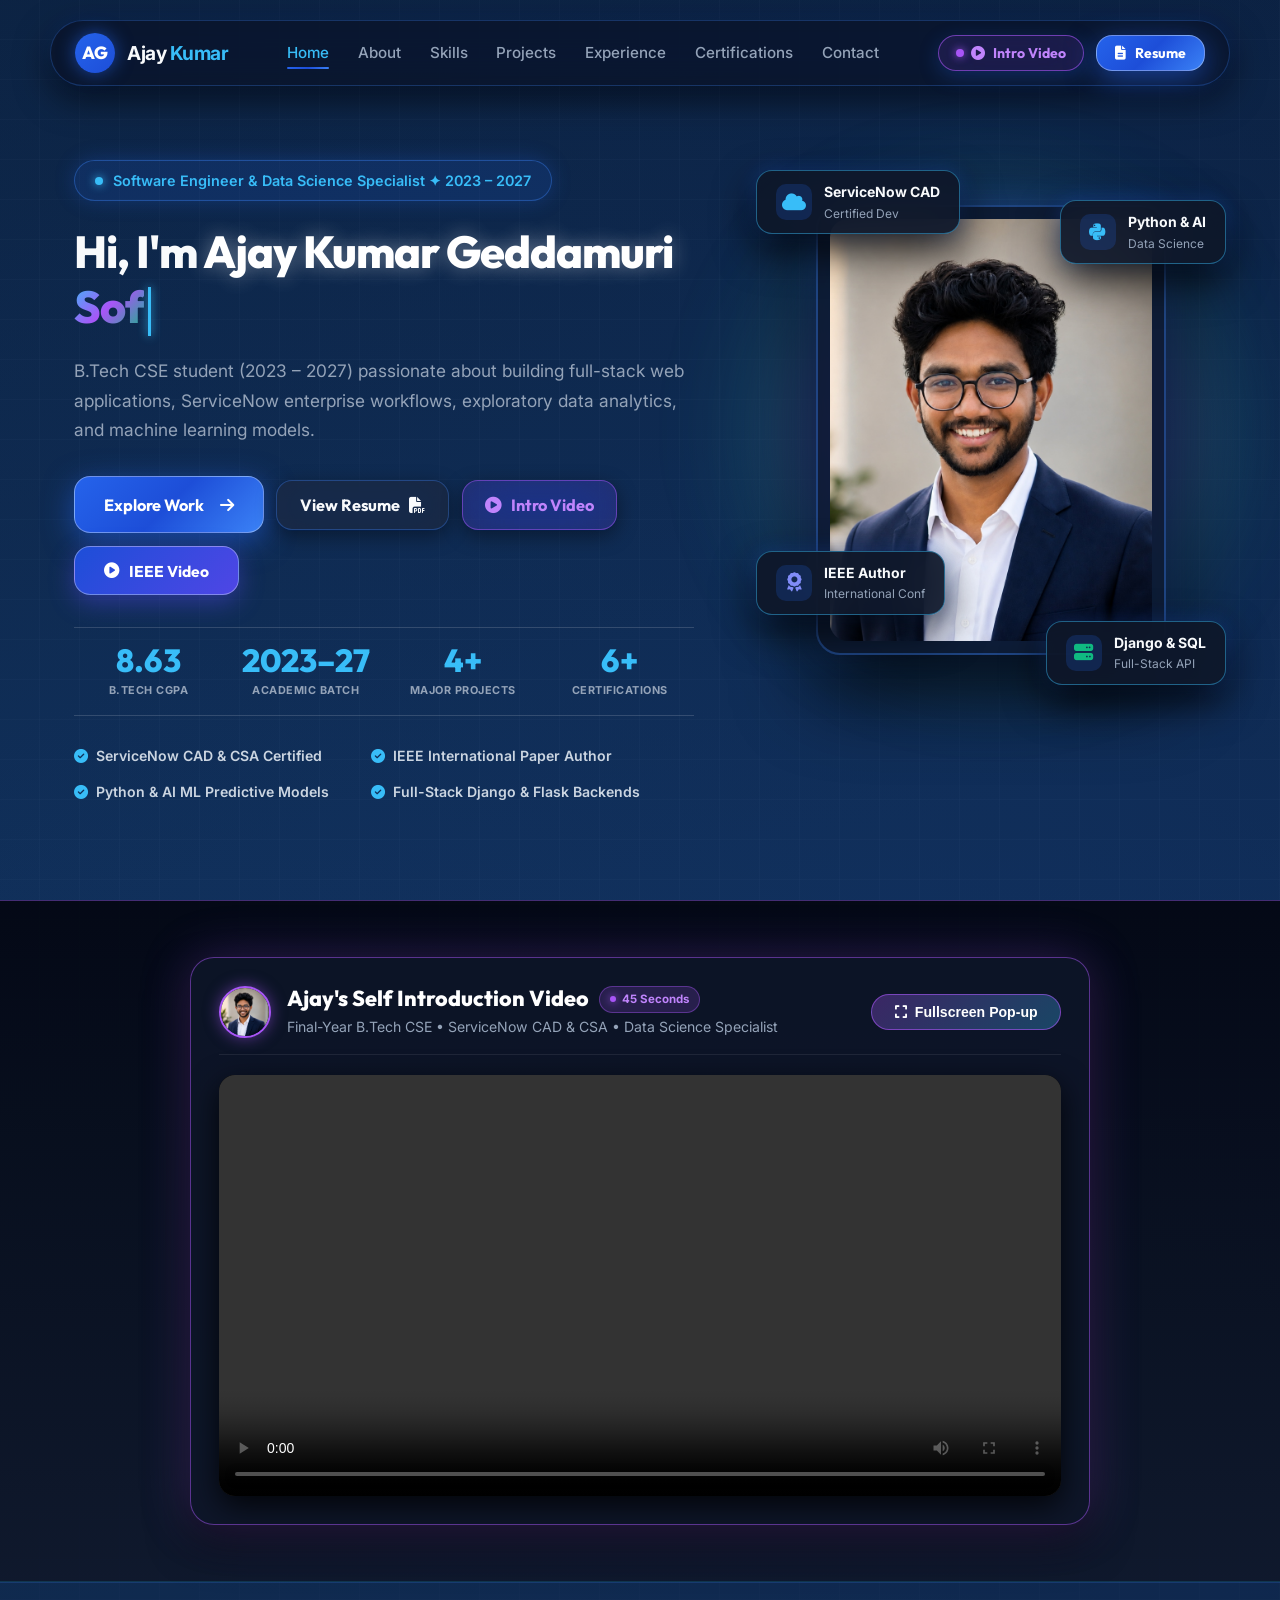
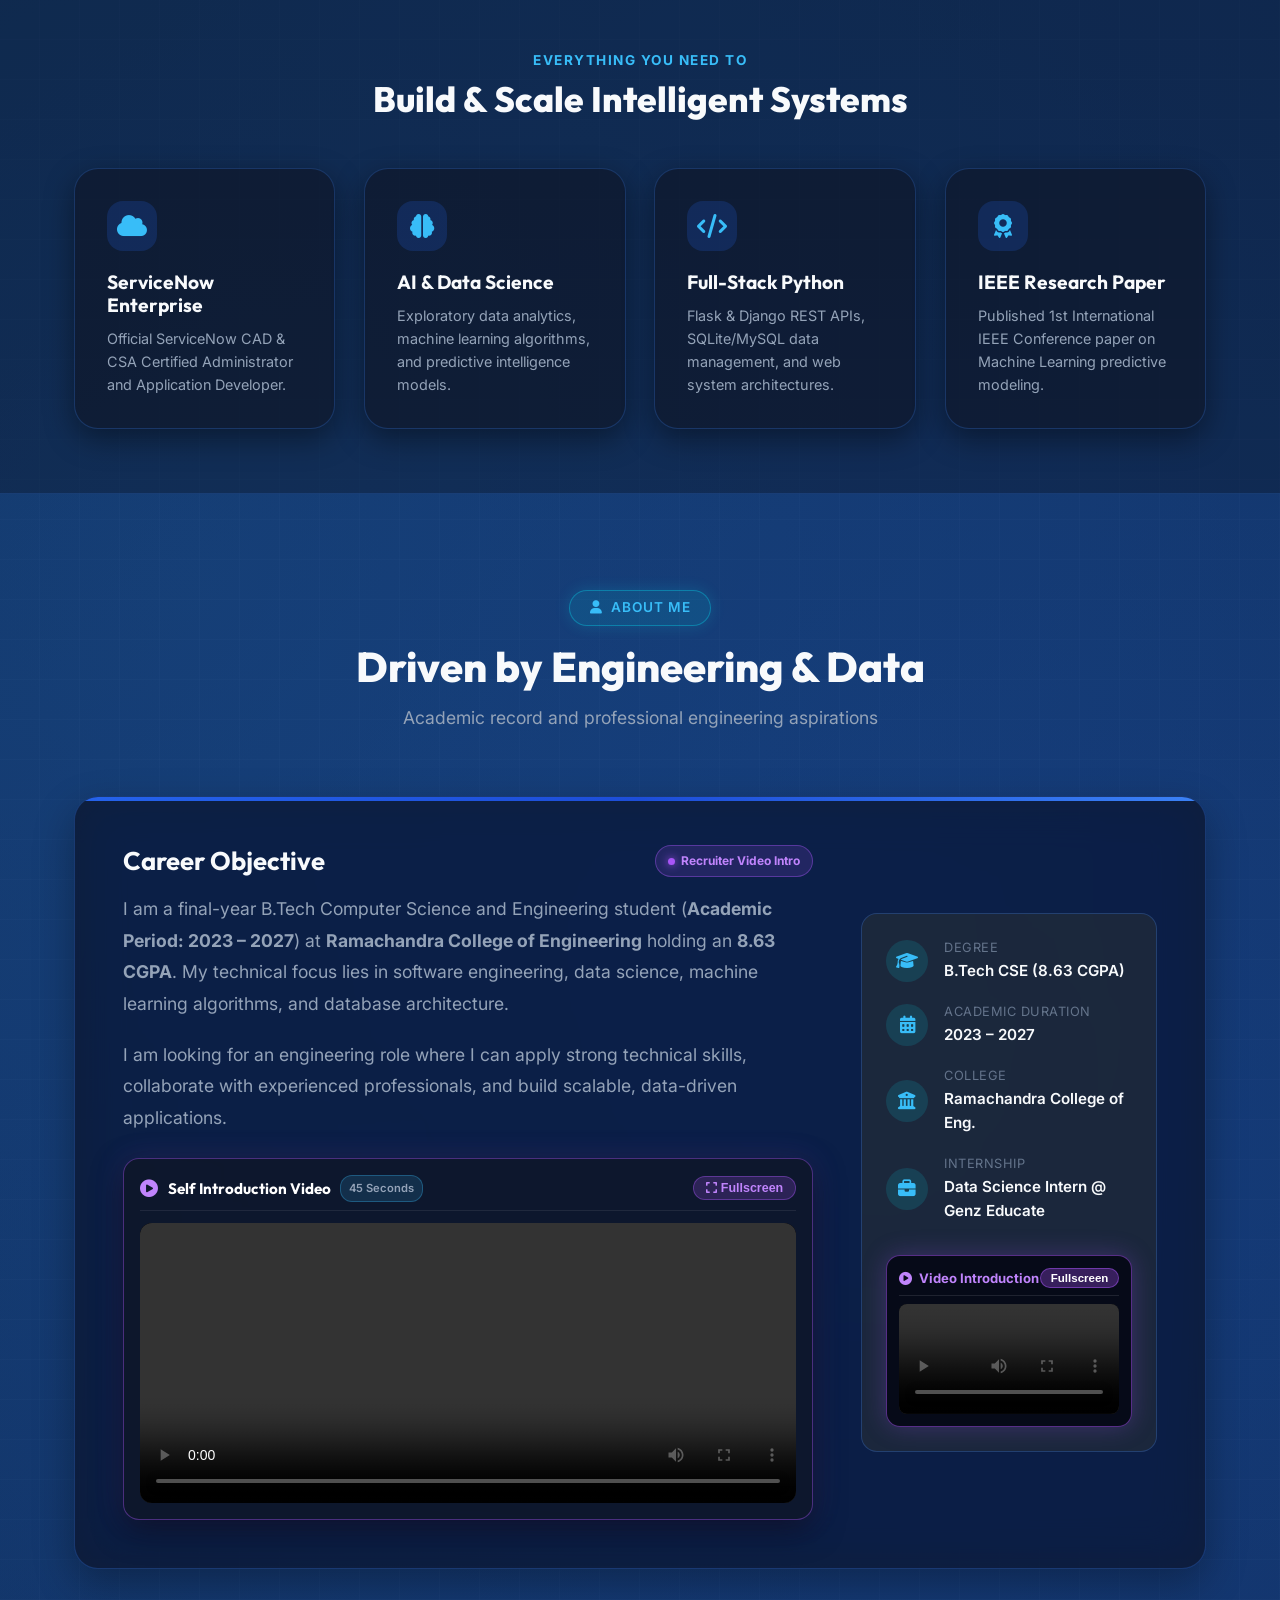
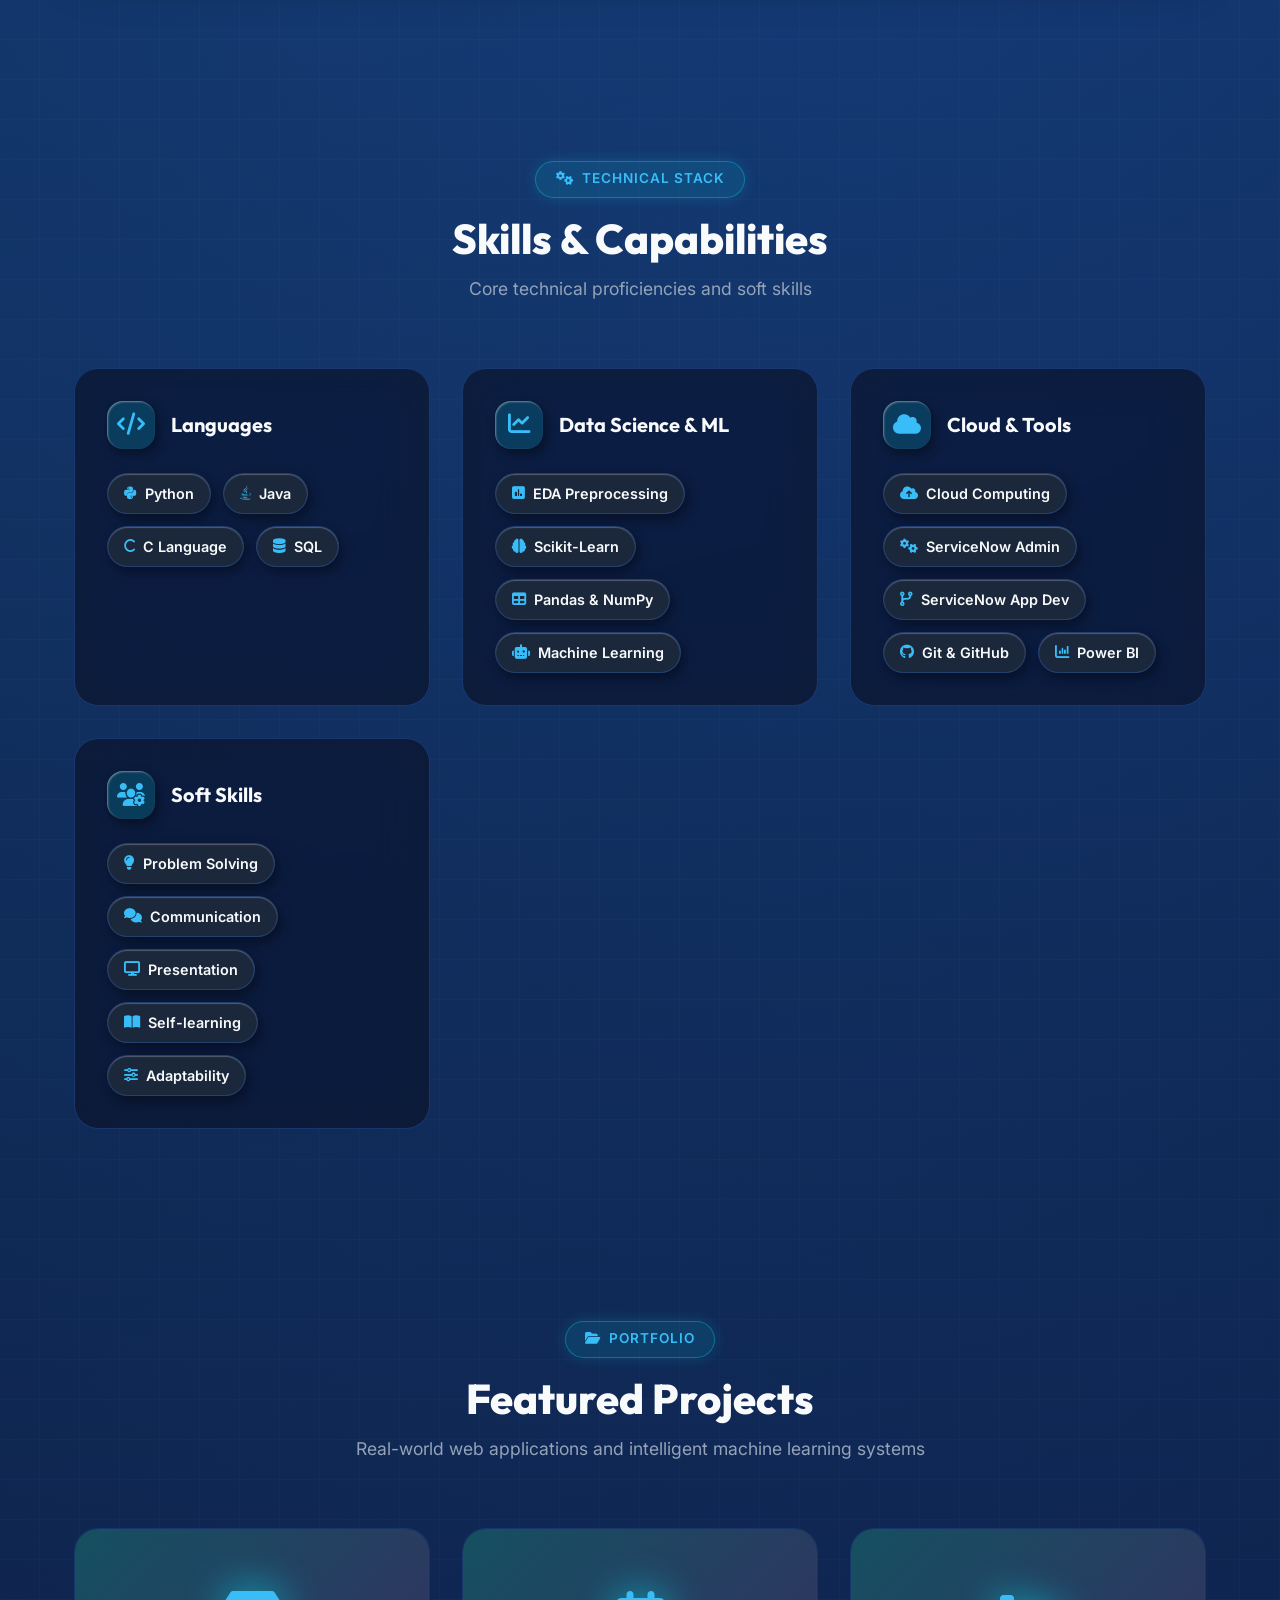
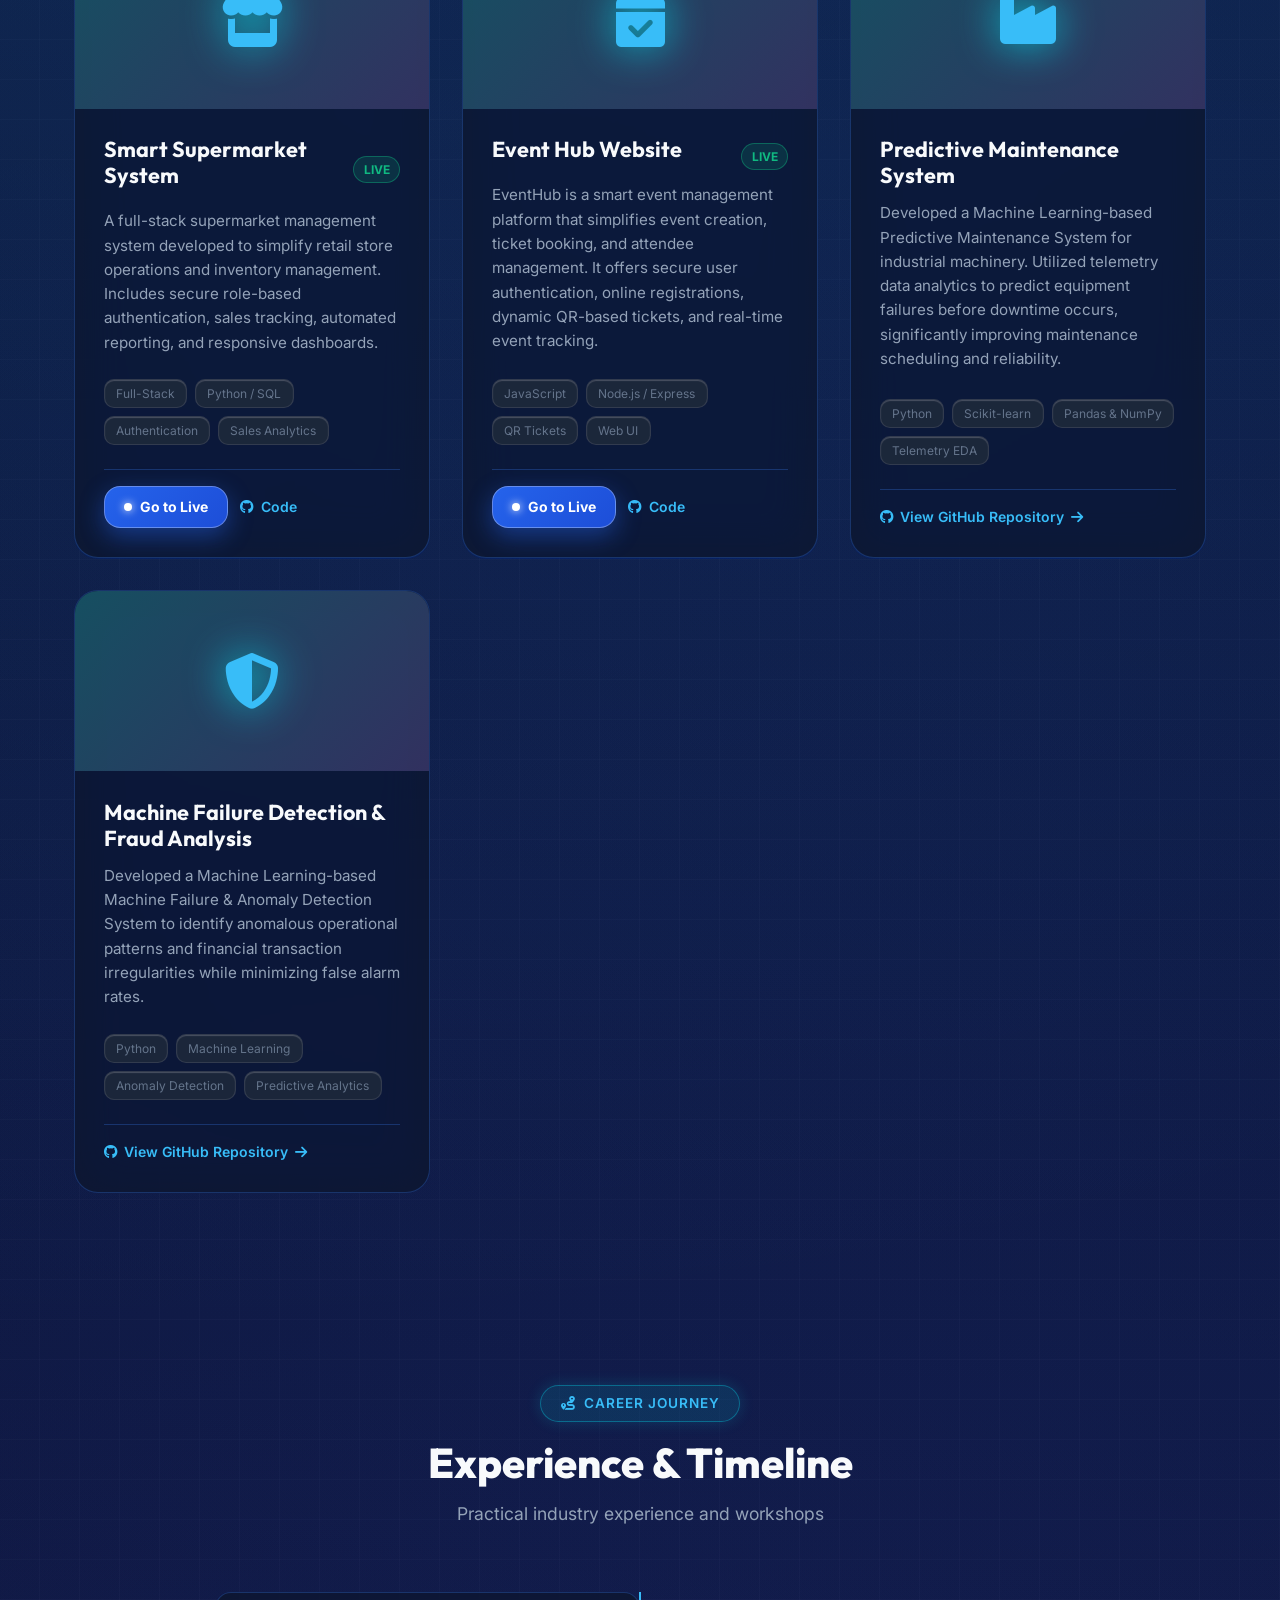
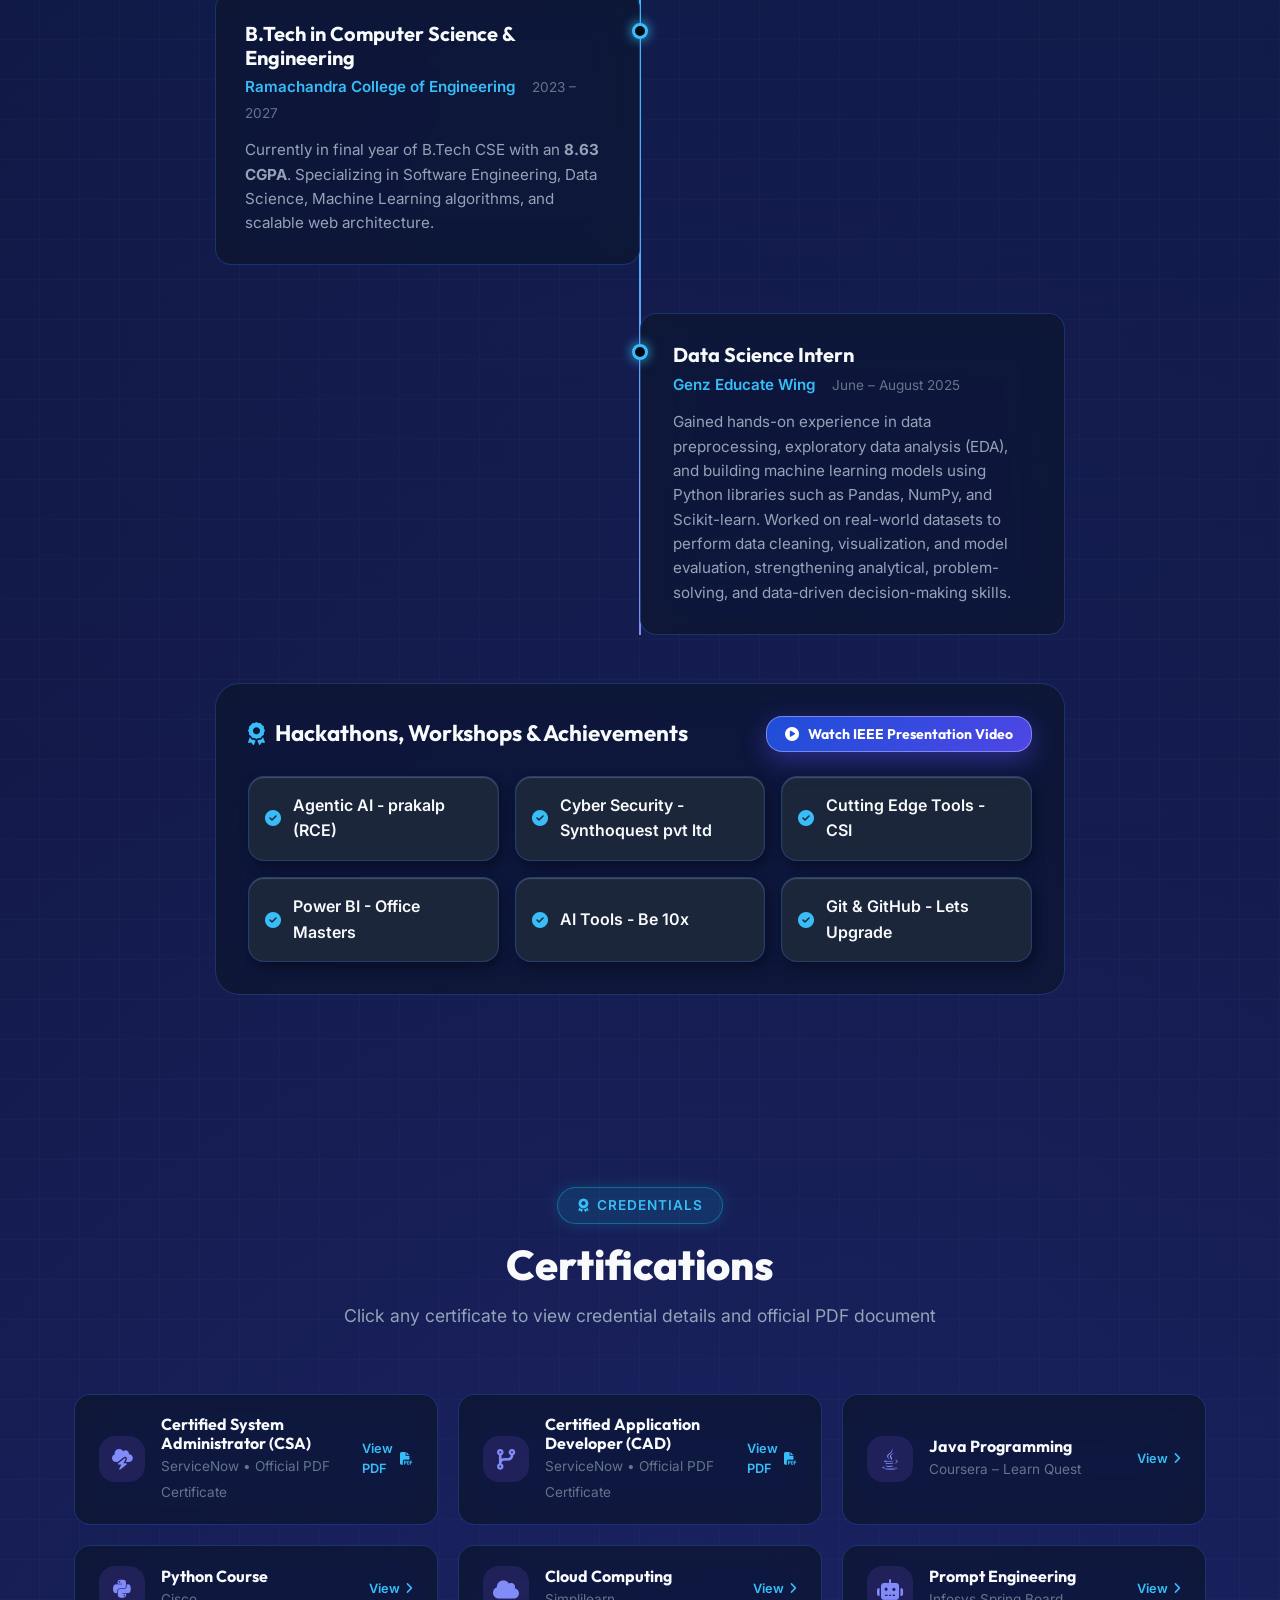
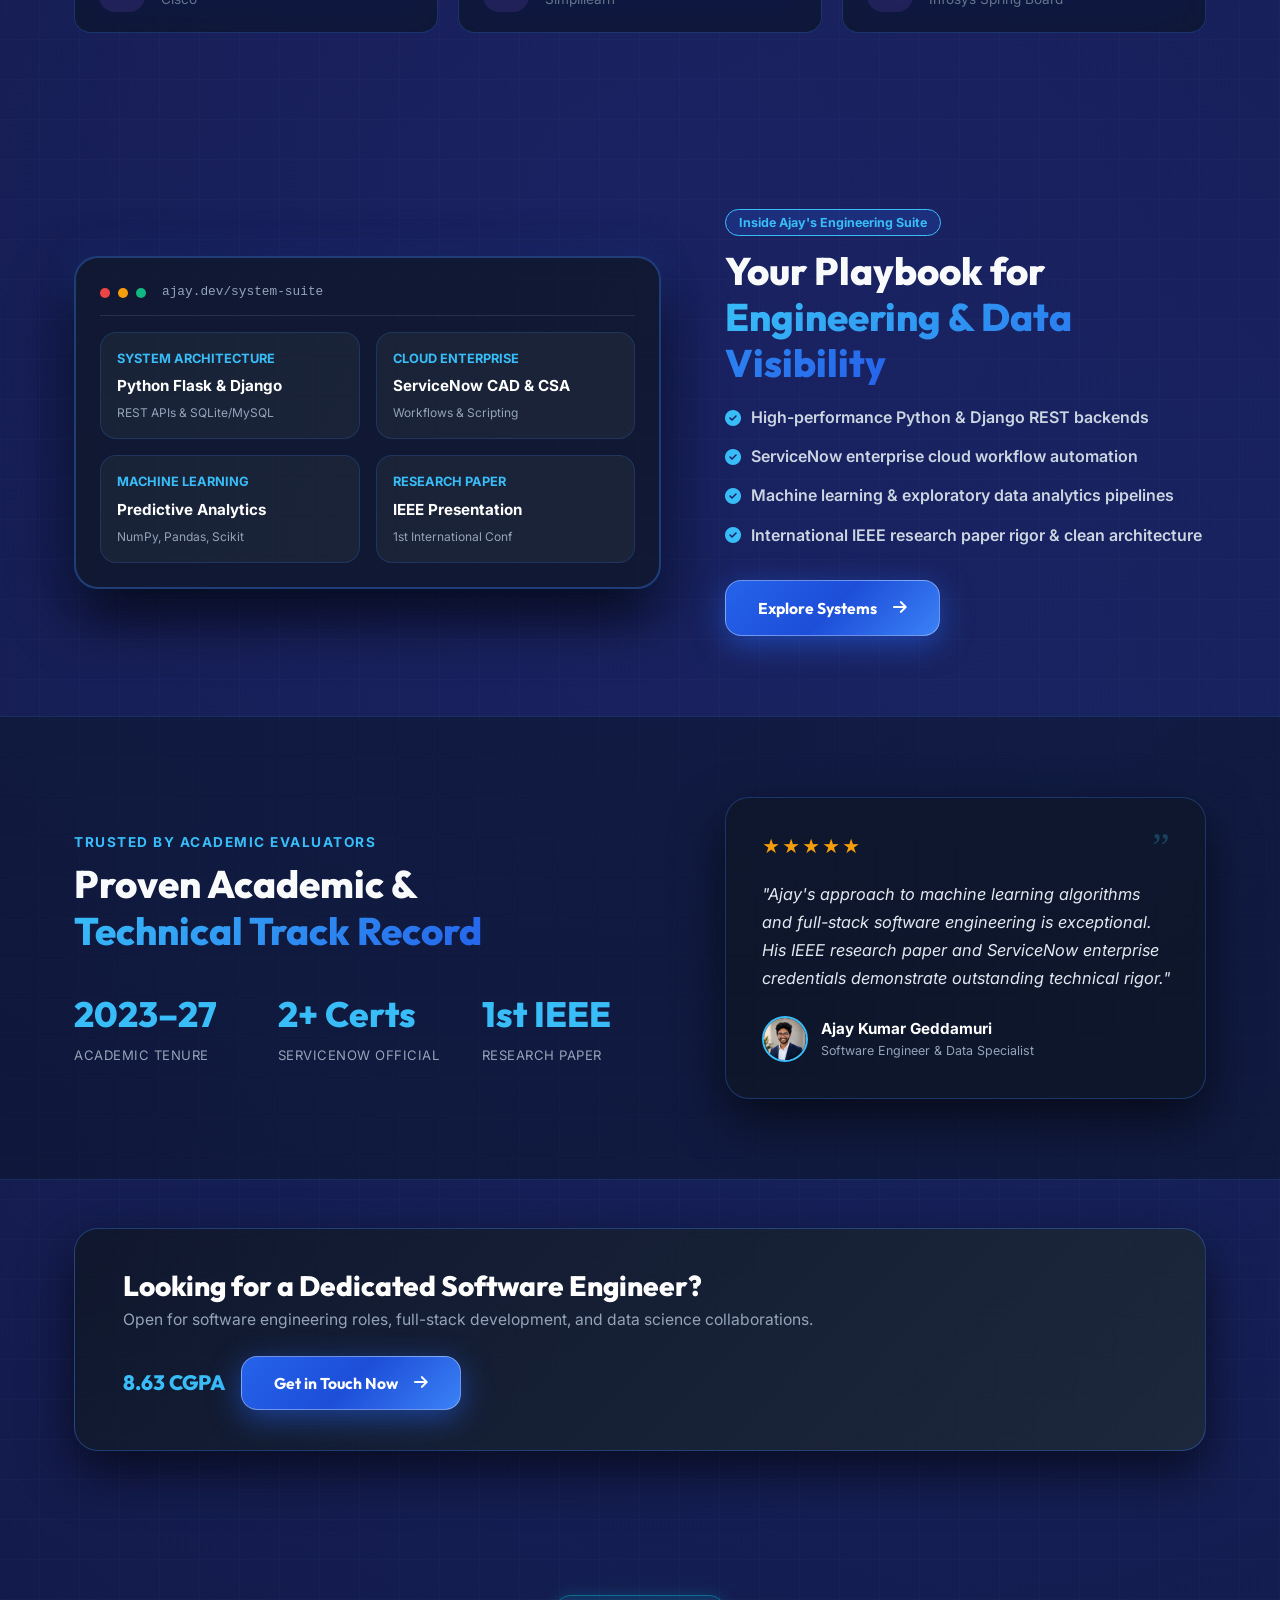
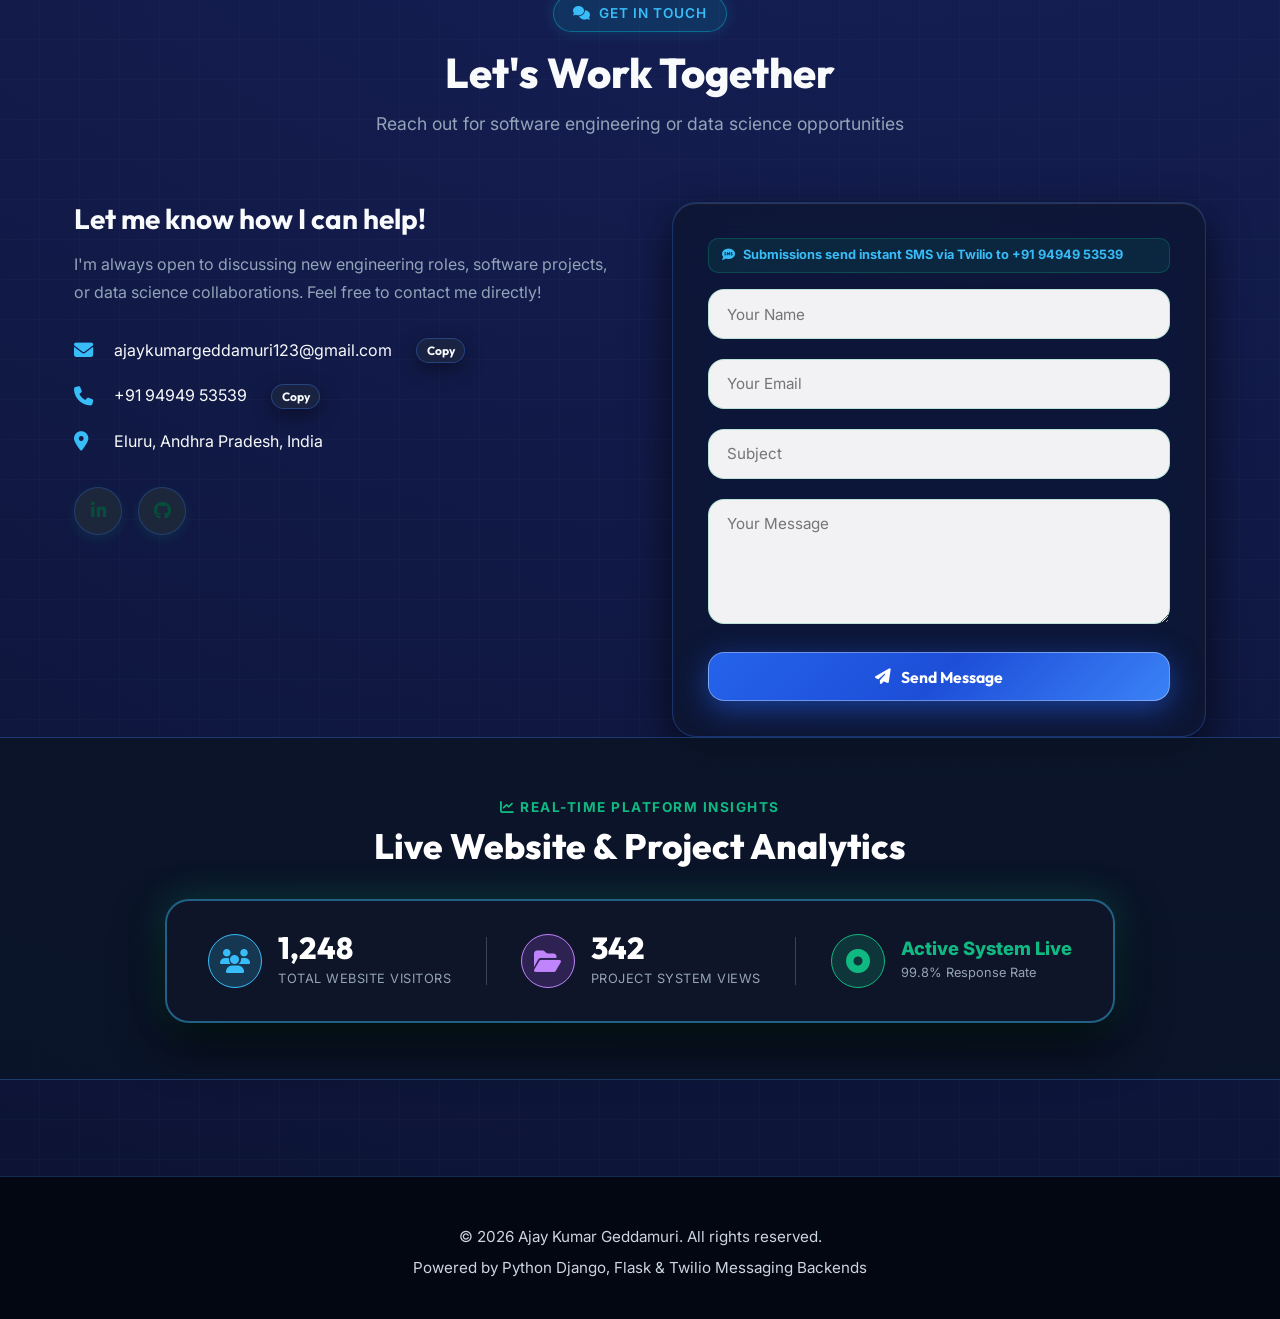
==== templates/index.html @ c43bd8c5 "Add dedicated featured Self Intro Video showcase section right below Hero banner for immediate recru" ====
<!DOCTYPE html>
<html lang="en">
<head>
    <meta charset="UTF-8">
    <meta name="viewport" content="width=device-width, initial-scale=1.0">
    <meta name="description" content="Ajay Kumar Geddamuri - Dynamic Software Engineer & Data Science Specialist Portfolio">
    <meta name="author" content="Ajay Kumar Geddamuri">
    <title>Ajay Kumar Geddamuri | Software Engineer & Data Science Specialist</title>
    
    <!-- Google Fonts -->
    <link rel="preconnect" href="https://fonts.googleapis.com">
    <link rel="preconnect" href="https://fonts.gstatic.com" crossorigin>
    <link href="https://fonts.googleapis.com/css2?family=Inter:wght@300;400;500;600;700&family=Outfit:wght@500;600;700;800&display=swap" rel="stylesheet">
    
    <!-- FontAwesome Icons -->
    <link rel="stylesheet" href="https://cdnjs.cloudflare.com/ajax/libs/font-awesome/6.4.0/css/all.min.css">
    
    <!-- Stylesheet -->
    <link rel="stylesheet" href="/static/styles.css">
</head>
<body>

    <!-- Header Glass Navbar -->
    <header class="header-navbar">
        <div class="nav-container">
            <a href="#home" class="logo-brand">
                <div class="logo-badge">AG</div>
                <span class="logo-text">Ajay <span>Kumar</span></span>
            </a>
            <ul class="nav-menu">
                <li><a href="#home" class="nav-link active">Home</a></li>
                <li><a href="#about" class="nav-link">About</a></li>
                <li><a href="#skills" class="nav-link">Skills</a></li>
                <li><a href="#projects" class="nav-link">Projects</a></li>
                <li><a href="#experience" class="nav-link">Experience</a></li>
                <li><a href="#certifications" class="nav-link">Certifications</a></li>
                <li><a href="#contact" class="nav-link">Contact</a></li>
            </ul>
            <div style="display: flex; align-items: center; gap: 0.75rem;">
                <button class="btn btn-intro-video" onclick="openSelfIntroModal()" id="btn-self-intro"
                    style="display:flex;align-items:center;gap:0.45rem;padding:0.5rem 1.1rem;font-size:0.88rem;font-weight:700;border-radius:50px;border:1.5px solid rgba(168,85,247,0.6);background:rgba(168,85,247,0.12);color:#c084fc;cursor:pointer;transition:all 0.3s;position:relative;overflow:hidden;">
                    <span style="width:8px;height:8px;border-radius:50%;background:#a855f7;box-shadow:0 0 8px #a855f7;animation:pulseDot 2s infinite;flex-shrink:0;"></span>
                    <i class="fa-solid fa-circle-play"></i> Intro Video
                </button>
                <button class="btn btn-primary btn-sm" onclick="openResumeModal()">
                    <i class="fa-solid fa-file-lines"></i> Resume
                </button>
                <button class="hamburger" aria-label="Toggle Menu">
                    <i class="fa-solid fa-bars"></i>
                </button>
            </div>
        </div>
    </header>

    <!-- Self Intro Video Modal -->
    <div id="selfIntroModal" style="display:none;position:fixed;inset:0;z-index:9999;background:rgba(3,7,18,0.92);backdrop-filter:blur(16px);-webkit-backdrop-filter:blur(16px);align-items:center;justify-content:center;">
        <div style="position:relative;width:90%;max-width:860px;background:rgba(15,23,42,0.95);border:1px solid rgba(168,85,247,0.35);border-radius:20px;overflow:hidden;box-shadow:0 0 60px rgba(168,85,247,0.25),0 0 120px rgba(56,189,248,0.1);">
            <!-- Modal Header -->
            <div style="display:flex;align-items:center;justify-content:space-between;padding:1.2rem 1.5rem;border-bottom:1px solid rgba(255,255,255,0.08);background:rgba(168,85,247,0.08);">
                <div style="display:flex;align-items:center;gap:0.75rem;">
                    <div style="width:10px;height:10px;border-radius:50%;background:#a855f7;box-shadow:0 0 10px #a855f7;animation:pulseDot 2s infinite;"></div>
                    <span style="font-family:var(--font-heading);font-weight:700;font-size:1.05rem;color:#fff;">Ajay Kumar Geddamuri</span>
                    <span style="font-size:0.78rem;color:#94a3b8;background:rgba(168,85,247,0.15);border:1px solid rgba(168,85,247,0.3);padding:0.2rem 0.7rem;border-radius:20px;">Self Introduction</span>
                </div>
                <button onclick="closeSelfIntroModal()" style="background:rgba(255,255,255,0.08);border:1px solid rgba(255,255,255,0.15);color:#94a3b8;width:36px;height:36px;border-radius:50%;cursor:pointer;font-size:1.1rem;display:flex;align-items:center;justify-content:center;transition:all 0.2s;" onmouseover="this.style.background='rgba(239,68,68,0.2)';this.style.color='#f87171'" onmouseout="this.style.background='rgba(255,255,255,0.08)';this.style.color='#94a3b8'">
                    <i class="fa-solid fa-xmark"></i>
                </button>
            </div>
            <!-- Video Player -->
            <div style="position:relative;background:#000;">
                <video id="selfIntroVideo" controls style="width:100%;display:block;max-height:520px;outline:none;" preload="metadata">
                    <source src="/static/assets/self_intro.mp4" type="video/mp4">
                    Your browser does not support HTML5 video.
                </video>
            </div>
            <!-- Modal Footer -->
            <div style="padding:1rem 1.5rem;display:flex;align-items:center;gap:1rem;border-top:1px solid rgba(255,255,255,0.06);">
                <div style="display:flex;align-items:center;gap:0.5rem;">
                    <img src="/static/assets/avatar.png" style="width:36px;height:36px;border-radius:50%;object-fit:cover;border:2px solid rgba(168,85,247,0.5);" alt="Ajay">
                    <div>
                        <div style="font-size:0.85rem;font-weight:700;color:#fff;">Ajay Kumar Geddamuri</div>
                        <div style="font-size:0.72rem;color:#94a3b8;">Software Engineer & Data Science Specialist</div>
                    </div>
                </div>
                <div style="margin-left:auto;display:flex;gap:0.6rem;">
                    <a href="#contact" onclick="closeSelfIntroModal()" style="display:flex;align-items:center;gap:0.4rem;padding:0.5rem 1.1rem;border-radius:50px;background:linear-gradient(135deg,#a855f7,#38bdf8);color:#fff;font-size:0.82rem;font-weight:700;text-decoration:none;border:none;cursor:pointer;">
                        <i class="fa-solid fa-envelope"></i> Contact Me
                    </a>
                </div>
            </div>
        </div>
    </div>

    <main>
        <!-- HERO SECTION (SEOWINS.io Cyber Blue UI Layout) -->
        <section id="home" class="hero">
            <div class="container">
                <div class="hero-grid">
                    <div class="hero-content">
                        <div class="status-pill" style="background: rgba(37, 99, 235, 0.15); border-color: rgba(59, 130, 246, 0.4); color: #38bdf8; box-shadow: 0 0 20px rgba(37, 99, 235, 0.25);">
                            <span class="pulse-dot" style="background: #38bdf8; box-shadow: 0 0 10px #38bdf8;"></span>
                            Software Engineer & Data Science Specialist ✦ 2023 – 2027
                        </div>

                        <h1 class="hero-title" style="font-size: 2.8rem; font-weight: 800; letter-spacing: -1px; line-height: 1.22; margin-bottom: 1.25rem;">
                            Hi, I'm <span style="color: #ffffff; text-shadow: 0 0 20px rgba(255,255,255,0.4); white-space: nowrap;">Ajay Kumar Geddamuri</span><br>
                            <span style="display: block; line-height: 1.2;">
                                <span class="typing-text" id="typing-text">Software Engineer</span><span class="typing-cursor"></span>
                            </span>
                        </h1>

                        <p class="hero-description" style="font-size: 1.08rem; color: #94a3b8; line-height: 1.7; margin-bottom: 2rem; max-width: 620px;">
                            B.Tech CSE student (2023 – 2027) passionate about building full-stack web applications, ServiceNow enterprise workflows, exploratory data analytics, and machine learning models.
                        </p>

                        <div class="hero-buttons" style="display: flex; gap: 0.8rem; align-items: center; flex-wrap: wrap; margin-bottom: 2rem;">
                            <a href="#projects" class="btn btn-primary" style="padding: 0.9rem 1.8rem; font-size: 1.02rem;">
                                Explore Work <i class="fa-solid fa-arrow-right" style="margin-left: 0.4rem;"></i>
                            </a>
                            <button class="btn btn-secondary" onclick="openResumeModal()" style="padding: 0.9rem 1.4rem; font-size: 1.02rem;">
                                View Resume <i class="fa-solid fa-file-pdf"></i>
                            </button>
                            <button class="btn btn-secondary" onclick="openSelfIntroModal()" style="padding: 0.9rem 1.4rem; font-size: 1.02rem; background: rgba(168, 85, 247, 0.15); border: 1.5px solid rgba(168, 85, 247, 0.5); color: #c084fc; font-weight: 700; cursor: pointer; transition: all 0.3s;" onmouseover="this.style.background='rgba(168, 85, 247, 0.3)';this.style.color='#fff'" onmouseout="this.style.background='rgba(168, 85, 247, 0.15)';this.style.color='#c084fc'">
                                <i class="fa-solid fa-circle-play" style="color: #c084fc;"></i> Intro Video
                            </button>
                            <button class="btn btn-ieee" onclick="openIEEEVideoModal()">
                                <i class="fa-solid fa-circle-play"></i> IEEE Video
                            </button>
                        </div>

                        <div style="display: grid; grid-template-columns: repeat(4, 1fr); gap: 0.5rem; margin: 1.8rem 0; padding: 1rem 0; border-top: 1px solid rgba(255,255,255,0.15); border-bottom: 1px solid rgba(255,255,255,0.15); max-width: 620px;">
                            <div style="display: flex; flex-direction: column; align-items: center; text-align: center;">
                                <div style="font-size: 2rem; font-weight: 800; color: #38bdf8; font-family: var(--font-heading); line-height: 1;">8.63</div>
                                <div style="font-size: 0.68rem; color: #94a3b8; text-transform: uppercase; letter-spacing: 0.5px; font-weight: 700; margin-top: 0.35rem;">B.TECH CGPA</div>
                            </div>
                            <div style="display: flex; flex-direction: column; align-items: center; text-align: center;">
                                <div style="font-size: 2rem; font-weight: 800; color: #38bdf8; font-family: var(--font-heading); line-height: 1;">2023–27</div>
                                <div style="font-size: 0.68rem; color: #94a3b8; text-transform: uppercase; letter-spacing: 0.5px; font-weight: 700; margin-top: 0.35rem;">ACADEMIC BATCH</div>
                            </div>
                            <div style="display: flex; flex-direction: column; align-items: center; text-align: center;">
                                <div style="font-size: 2rem; font-weight: 800; color: #38bdf8; font-family: var(--font-heading); line-height: 1;">4+</div>
                                <div style="font-size: 0.68rem; color: #94a3b8; text-transform: uppercase; letter-spacing: 0.5px; font-weight: 700; margin-top: 0.35rem;">MAJOR PROJECTS</div>
                            </div>
                            <div style="display: flex; flex-direction: column; align-items: center; text-align: center;">
                                <div style="font-size: 2rem; font-weight: 800; color: #38bdf8; font-family: var(--font-heading); line-height: 1;">6+</div>
                                <div style="font-size: 0.68rem; color: #94a3b8; text-transform: uppercase; letter-spacing: 0.5px; font-weight: 700; margin-top: 0.35rem;">CERTIFICATIONS</div>
                            </div>
                        </div>

                        <div style="display: grid; grid-template-columns: repeat(2, 1fr); gap: 0.85rem; max-width: 580px;">
                            <div style="display: flex; align-items: center; gap: 0.5rem; color: #cbd5e1; font-size: 0.88rem; font-weight: 600;">
                                <i class="fa-solid fa-circle-check" style="color: #38bdf8;"></i> ServiceNow CAD & CSA Certified
                            </div>
                            <div style="display: flex; align-items: center; gap: 0.5rem; color: #cbd5e1; font-size: 0.88rem; font-weight: 600;">
                                <i class="fa-solid fa-circle-check" style="color: #38bdf8;"></i> IEEE International Paper Author
                            </div>
                            <div style="display: flex; align-items: center; gap: 0.5rem; color: #cbd5e1; font-size: 0.88rem; font-weight: 600;">
                                <i class="fa-solid fa-circle-check" style="color: #38bdf8;"></i> Python & AI ML Predictive Models
                            </div>
                            <div style="display: flex; align-items: center; gap: 0.5rem; color: #cbd5e1; font-size: 0.88rem; font-weight: 600;">
                                <i class="fa-solid fa-circle-check" style="color: #38bdf8;"></i> Full-Stack Django & Flask Backends
                            </div>
                        </div>
                    </div>

                    <!-- SEOWINS RIGHT SIDE: AJAY PORTRAIT + FLOATING TECH BADGES -->
                    <div class="hero-image-wrapper">
                        <div class="hero-portrait-aura"></div>

                        <div class="avatar-glass-card">
                            <img src="/static/assets/avatar.png" alt="Ajay Kumar Geddamuri" class="profile-image-img">
                        </div>

                        <!-- Floating SEOWINS Orbiting Tech Badges -->
                        <div class="seowins-badge badge-top-left">
                            <div class="badge-icon"><i class="fa-solid fa-cloud" style="color: #38bdf8;"></i></div>
                            <div>
                                <div class="badge-text-primary">ServiceNow CAD</div>
                                <div class="badge-text-sub">Certified Dev</div>
                            </div>
                        </div>

                        <div class="seowins-badge badge-top-right">
                            <div class="badge-icon"><i class="fa-brands fa-python" style="color: #38bdf8;"></i></div>
                            <div>
                                <div class="badge-text-primary">Python & AI</div>
                                <div class="badge-text-sub">Data Science</div>
                            </div>
                        </div>

                        <div class="seowins-badge badge-bottom-left">
                            <div class="badge-icon"><i class="fa-solid fa-award" style="color: #818cf8;"></i></div>
                            <div>
                                <div class="badge-text-primary">IEEE Author</div>
                                <div class="badge-text-sub">International Conf</div>
                            </div>
                        </div>

                        <div class="seowins-badge badge-bottom-right">
                            <div class="badge-icon"><i class="fa-solid fa-server" style="color: #10b981;"></i></div>
                            <div>
                                <div class="badge-text-primary">Django & SQL</div>
                                <div class="badge-text-sub">Full-Stack API</div>
                            </div>
                        </div>
                    </div>
                </div>
            </div>
        </section>

        <!-- FEATURED RECRUITER VIDEO SHOWCASE SECTION -->
        <section id="video-intro" style="padding: 3.5rem 0; background: linear-gradient(180deg, rgba(3,7,18,0.95) 0%, rgba(15,23,42,0.95) 100%); border-top: 1px solid rgba(168, 85, 247, 0.35); border-bottom: 1px solid rgba(56, 189, 248, 0.25); position: relative;">
            <div class="container">
                <div style="max-width: 900px; margin: 0 auto; background: rgba(15, 23, 42, 0.85); border: 1.5px solid rgba(168, 85, 247, 0.5); border-radius: 24px; padding: 1.75rem; box-shadow: 0 0 50px rgba(168, 85, 247, 0.25), 0 20px 40px rgba(0,0,0,0.6); overflow: hidden;">
                    <div style="display: flex; align-items: center; justify-content: space-between; flex-wrap: wrap; gap: 1rem; margin-bottom: 1.25rem; padding-bottom: 1rem; border-bottom: 1px solid rgba(255,255,255,0.08);">
                        <div style="display: flex; align-items: center; gap: 1rem;">
                            <img src="/static/assets/avatar.png" style="width: 52px; height: 52px; border-radius: 50%; object-fit: cover; border: 2.5px solid #a855f7; box-shadow: 0 0 15px rgba(168,85,247,0.5);" alt="Ajay">
                            <div>
                                <div style="display: flex; align-items: center; gap: 0.6rem; flex-wrap: wrap;">
                                    <h3 style="font-size: 1.35rem; font-weight: 800; color: #ffffff; font-family: var(--font-heading); margin: 0;">Ajay's Self Introduction Video</h3>
                                    <span style="font-size: 0.72rem; color: #c084fc; background: rgba(168,85,247,0.18); border: 1px solid rgba(168,85,247,0.4); padding: 0.2rem 0.65rem; border-radius: 20px; font-weight: 700; display: inline-flex; align-items: center; gap: 0.35rem;">
                                        <span style="width: 6px; height: 6px; border-radius: 50%; background: #a855f7; box-shadow: 0 0 8px #a855f7; animation: pulseDot 2s infinite;"></span>
                                        45 Seconds
                                    </span>
                                </div>
                                <p style="font-size: 0.88rem; color: #94a3b8; margin-top: 0.2rem; margin-bottom: 0;">Final-Year B.Tech CSE • ServiceNow CAD & CSA • Data Science Specialist</p>
                            </div>
                        </div>
                        <button onclick="openSelfIntroModal()" style="background: linear-gradient(135deg, rgba(168,85,247,0.3), rgba(56,189,248,0.3)); border: 1.5px solid rgba(168,85,247,0.6); color: #fff; border-radius: 50px; padding: 0.55rem 1.4rem; font-size: 0.88rem; font-weight: 700; cursor: pointer; transition: all 0.3s; display: flex; align-items: center; gap: 0.5rem;">
                            <i class="fa-solid fa-expand"></i> Fullscreen Pop-up
                        </button>
                    </div>

                    <!-- Embedded Video Player -->
                    <div style="position: relative; border-radius: 16px; overflow: hidden; background: #000; box-shadow: 0 10px 30px rgba(0,0,0,0.8), inset 0 0 30px rgba(0,0,0,0.9);">
                        <video id="featuredHeroVideo" controls preload="metadata" style="width: 100%; display: block; max-height: 480px; outline: none; object-fit: contain;">
                            <source src="/static/assets/self_intro.mp4" type="video/mp4">
                            Your browser does not support HTML5 video.
                        </video>
                    </div>
                </div>
            </div>
        </section>

        <!-- SEOWINS 4-COLUMN FEATURE GRID SECTION -->
        <section style="padding: 4rem 0; background: rgba(11, 20, 38, 0.4); border-top: 1px solid rgba(59, 130, 246, 0.2); border-bottom: 1px solid rgba(59, 130, 246, 0.2);">
            <div class="container">
                <div style="text-align: center; margin-bottom: 3rem;">
                    <span style="font-size: 0.85rem; text-transform: uppercase; letter-spacing: 1.5px; color: #38bdf8; font-weight: 700;">Everything You Need to</span>
                    <h2 style="font-size: 2.2rem; font-weight: 800; margin-top: 0.3rem;">Build & Scale Intelligent Systems</h2>
                </div>

                <div style="display: grid; grid-template-columns: repeat(auto-fit, minmax(240px, 1fr)); gap: 1.8rem;">
                    <div style="background: rgba(15, 23, 42, 0.7); border: 1px solid rgba(59, 130, 246, 0.25); border-radius: var(--radius-lg); padding: 2rem; transition: var(--transition-smooth); box-shadow: 0 10px 30px rgba(0, 0, 0, 0.4);">
                        <div style="width: 50px; height: 50px; border-radius: var(--radius-md); background: rgba(37, 99, 235, 0.2); color: #38bdf8; display: flex; align-items: center; justify-content: center; font-size: 1.5rem; margin-bottom: 1.25rem;">
                            <i class="fa-solid fa-cloud"></i>
                        </div>
                        <h3 style="font-size: 1.2rem; margin-bottom: 0.6rem;">ServiceNow Enterprise</h3>
                        <p style="font-size: 0.9rem; color: #94a3b8; line-height: 1.6;">Official ServiceNow CAD & CSA Certified Administrator and Application Developer.</p>
                    </div>

                    <div style="background: rgba(15, 23, 42, 0.7); border: 1px solid rgba(59, 130, 246, 0.25); border-radius: var(--radius-lg); padding: 2rem; transition: var(--transition-smooth); box-shadow: 0 10px 30px rgba(0, 0, 0, 0.4);">
                        <div style="width: 50px; height: 50px; border-radius: var(--radius-md); background: rgba(37, 99, 235, 0.2); color: #38bdf8; display: flex; align-items: center; justify-content: center; font-size: 1.5rem; margin-bottom: 1.25rem;">
                            <i class="fa-solid fa-brain"></i>
                        </div>
                        <h3 style="font-size: 1.2rem; margin-bottom: 0.6rem;">AI & Data Science</h3>
                        <p style="font-size: 0.9rem; color: #94a3b8; line-height: 1.6;">Exploratory data analytics, machine learning algorithms, and predictive intelligence models.</p>
                    </div>

                    <div style="background: rgba(15, 23, 42, 0.7); border: 1px solid rgba(59, 130, 246, 0.25); border-radius: var(--radius-lg); padding: 2rem; transition: var(--transition-smooth); box-shadow: 0 10px 30px rgba(0, 0, 0, 0.4);">
                        <div style="width: 50px; height: 50px; border-radius: var(--radius-md); background: rgba(37, 99, 235, 0.2); color: #38bdf8; display: flex; align-items: center; justify-content: center; font-size: 1.5rem; margin-bottom: 1.25rem;">
                            <i class="fa-solid fa-code"></i>
                        </div>
                        <h3 style="font-size: 1.2rem; margin-bottom: 0.6rem;">Full-Stack Python</h3>
                        <p style="font-size: 0.9rem; color: #94a3b8; line-height: 1.6;">Flask & Django REST APIs, SQLite/MySQL data management, and web system architectures.</p>
                    </div>

                    <div style="background: rgba(15, 23, 42, 0.7); border: 1px solid rgba(59, 130, 246, 0.25); border-radius: var(--radius-lg); padding: 2rem; transition: var(--transition-smooth); box-shadow: 0 10px 30px rgba(0, 0, 0, 0.4);">
                        <div style="width: 50px; height: 50px; border-radius: var(--radius-md); background: rgba(37, 99, 235, 0.2); color: #38bdf8; display: flex; align-items: center; justify-content: center; font-size: 1.5rem; margin-bottom: 1.25rem;">
                            <i class="fa-solid fa-award"></i>
                        </div>
                        <h3 style="font-size: 1.2rem; margin-bottom: 0.6rem;">IEEE Research Paper</h3>
                        <p style="font-size: 0.9rem; color: #94a3b8; line-height: 1.6;">Published 1st International IEEE Conference paper on Machine Learning predictive modeling.</p>
                    </div>
                </div>
            </div>
        </section>

        <!-- ABOUT SECTION -->
        <section id="about" class="about">
            <div class="container">
                <div class="section-header">
                    <span class="section-tag"><i class="fa-solid fa-user"></i> About Me</span>
                    <h2 class="section-title">Driven by Engineering & Data</h2>
                    <p class="section-subtitle">Academic record and professional engineering aspirations</p>
                </div>

                <div class="about-glass-box">
                    <div class="about-content-grid">
                        <div class="about-text">
                            <div style="display: flex; align-items: center; justify-content: space-between; margin-bottom: 1rem;">
                                <h3 style="font-size: 1.6rem; color: var(--text-main); margin: 0;">Career Objective</h3>
                                <span style="display: inline-flex; align-items: center; gap: 0.4rem; font-size: 0.75rem; background: rgba(168, 85, 247, 0.15); border: 1px solid rgba(168, 85, 247, 0.4); color: #c084fc; padding: 0.25rem 0.75rem; border-radius: 20px; font-weight: 700;">
                                    <span style="width: 7px; height: 7px; border-radius: 50%; background: #a855f7; box-shadow: 0 0 8px #a855f7; animation: pulseDot 2s infinite;"></span>
                                    Recruiter Video Intro
                                </span>
                            </div>
                            <p style="margin-bottom: 1.2rem;">
                                I am a final-year B.Tech Computer Science and Engineering student (<strong>Academic Period: 2023 – 2027</strong>) at <strong>Ramachandra College of Engineering</strong> holding an <strong>8.63 CGPA</strong>. My technical focus lies in software engineering, data science, machine learning algorithms, and database architecture.
                            </p>
                            <p style="margin-bottom: 1.5rem;">
                                I am looking for an engineering role where I can apply strong technical skills, collaborate with experienced professionals, and build scalable, data-driven applications.
                            </p>

                            <!-- EMBEDDED SELF INTRO VIDEO CARD inside About Box -->
                            <div style="background: rgba(15, 23, 42, 0.85); border: 1px solid rgba(168, 85, 247, 0.4); border-radius: 16px; padding: 1rem; box-shadow: 0 10px 30px rgba(0,0,0,0.5), 0 0 30px rgba(168, 85, 247, 0.15); margin-top: 1rem; overflow: hidden; position: relative;">
                                <div style="display: flex; align-items: center; justify-content: space-between; margin-bottom: 0.75rem; padding-bottom: 0.5rem; border-bottom: 1px solid rgba(255,255,255,0.08);">
                                    <div style="display: flex; align-items: center; gap: 0.6rem;">
                                        <i class="fa-solid fa-circle-play" style="color: #c084fc; font-size: 1.1rem;"></i>
                                        <span style="font-weight: 700; font-size: 0.95rem; color: #ffffff; font-family: var(--font-heading);">Self Introduction Video</span>
                                        <span style="font-size: 0.7rem; color: #94a3b8; background: rgba(56,189,248,0.15); border: 1px solid rgba(56,189,248,0.3); padding: 0.15rem 0.5rem; border-radius: 12px; font-weight: 600;">45 Seconds</span>
                                    </div>
                                    <button onclick="openSelfIntroModal()" style="background: rgba(168,85,247,0.2); border: 1px solid rgba(168,85,247,0.4); color: #c084fc; border-radius: 20px; padding: 0.25rem 0.75rem; font-size: 0.78rem; font-weight: 700; cursor: pointer; transition: all 0.2s;" onmouseover="this.style.background='rgba(168,85,247,0.4)';this.style.color='#fff'" onmouseout="this.style.background='rgba(168,85,247,0.2)';this.style.color='#c084fc'">
                                        <i class="fa-solid fa-expand"></i> Fullscreen
                                    </button>
                                </div>

                                <div style="position: relative; border-radius: 12px; overflow: hidden; background: #000; box-shadow: inset 0 0 20px rgba(0,0,0,0.8);">
                                    <video id="aboutEmbeddedVideo" controls preload="metadata" style="width: 100%; display: block; max-height: 280px; object-fit: contain; outline: none;">
                                        <source src="/static/assets/self_intro.mp4" type="video/mp4">
                                        Your browser does not support HTML5 video.
                                    </video>
                                </div>
                            </div>
                        </div>

                        <div class="about-highlight-box">
                            <div class="info-row">
                                <div class="info-icon"><i class="fa-solid fa-graduation-cap"></i></div>
                                <div>
                                    <div class="info-label">Degree</div>
                                    <div class="info-val">B.Tech CSE (8.63 CGPA)</div>
                                </div>
                            </div>

                            <div class="info-row">
                                <div class="info-icon"><i class="fa-solid fa-calendar-days"></i></div>
                                <div>
                                    <div class="info-label">Academic Duration</div>
                                    <div class="info-val">2023 – 2027</div>
                                </div>
                            </div>

                            <div class="info-row">
                                <div class="info-icon"><i class="fa-solid fa-building-columns"></i></div>
                                <div>
                                    <div class="info-label">College</div>
                                    <div class="info-val">Ramachandra College of Eng.</div>
                                </div>
                            </div>

                            <div class="info-row">
                                <div class="info-icon"><i class="fa-solid fa-briefcase"></i></div>
                                <div>
                                    <div class="info-label">Internship</div>
                                    <div class="info-val">Data Science Intern @ Genz Educate</div>
                                </div>
                            </div>

                            <!-- Embedded Video Player inside Right Highlight Card -->
                            <div style="margin-top: 0.75rem; background: rgba(3, 7, 18, 0.85); border: 1.5px solid rgba(168, 85, 247, 0.5); border-radius: 14px; padding: 0.75rem; box-shadow: 0 0 25px rgba(168, 85, 247, 0.25);">
                                <div style="display: flex; align-items: center; justify-content: space-between; margin-bottom: 0.5rem; padding-bottom: 0.4rem; border-bottom: 1px solid rgba(255,255,255,0.1);">
                                    <span style="font-size: 0.82rem; font-weight: 700; color: #c084fc; display: flex; align-items: center; gap: 0.4rem;">
                                        <i class="fa-solid fa-circle-play"></i> Video Introduction
                                    </span>
                                    <button onclick="openSelfIntroModal()" style="background: rgba(168,85,247,0.3); border: 1px solid rgba(168,85,247,0.5); color: #fff; padding: 0.2rem 0.6rem; border-radius: 12px; font-size: 0.72rem; font-weight: 700; cursor: pointer; transition: all 0.2s;" onmouseover="this.style.background='rgba(168,85,247,0.6)'" onmouseout="this.style.background='rgba(168,85,247,0.3)'">
                                        Fullscreen
                                    </button>
                                </div>
                                <video id="highlightEmbeddedVideo" controls preload="metadata" style="width: 100%; border-radius: 8px; display: block; max-height: 220px; outline: none; background: #000;">
                                    <source src="/static/assets/self_intro.mp4" type="video/mp4">
                                    Your browser does not support HTML5 video.
                                </video>
                            </div>
                        </div>
                    </div>
                </div>
            </div>
        </section>

        <!-- SKILLS SECTION -->
        <section id="skills" class="skills">
            <div class="container">
                <div class="section-header">
                    <span class="section-tag"><i class="fa-solid fa-gears"></i> Technical Stack</span>
                    <h2 class="section-title">Skills & Capabilities</h2>
                    <p class="section-subtitle">Core technical proficiencies and soft skills</p>
                </div>

                <div class="skills-grid">
                    <!-- Languages -->
                    <div class="skill-category-card">
                        <div class="skill-card-header">
                            <div class="skill-card-icon"><i class="fa-solid fa-code"></i></div>
                            <h3 class="skill-card-title">Languages</h3>
                        </div>
                        <div class="skills-tags-wrapper">
                            <span class="skill-pill"><i class="fa-brands fa-python"></i> Python</span>
                            <span class="skill-pill"><i class="fa-brands fa-java"></i> Java</span>
                            <span class="skill-pill"><i class="fa-solid fa-c"></i> C Language</span>
                            <span class="skill-pill"><i class="fa-solid fa-database"></i> SQL</span>
                        </div>
                    </div>

                    <!-- Data Science & ML -->
                    <div class="skill-category-card">
                        <div class="skill-card-header">
                            <div class="skill-card-icon"><i class="fa-solid fa-chart-line"></i></div>
                            <h3 class="skill-card-title">Data Science & ML</h3>
                        </div>
                        <div class="skills-tags-wrapper">
                            <span class="skill-pill"><i class="fa-solid fa-square-poll-vertical"></i> EDA Preprocessing</span>
                            <span class="skill-pill"><i class="fa-solid fa-brain"></i> Scikit-Learn</span>
                            <span class="skill-pill"><i class="fa-solid fa-table"></i> Pandas & NumPy</span>
                            <span class="skill-pill"><i class="fa-solid fa-robot"></i> Machine Learning</span>
                        </div>
                    </div>

                    <!-- Cloud & Platforms -->
                    <div class="skill-category-card">
                        <div class="skill-card-header">
                            <div class="skill-card-icon"><i class="fa-solid fa-cloud"></i></div>
                            <h3 class="skill-card-title">Cloud & Tools</h3>
                        </div>
                        <div class="skills-tags-wrapper">
                            <span class="skill-pill"><i class="fa-solid fa-cloud-arrow-up"></i> Cloud Computing</span>
                            <span class="skill-pill"><i class="fa-solid fa-cogs"></i> ServiceNow Admin</span>
                            <span class="skill-pill"><i class="fa-solid fa-code-branch"></i> ServiceNow App Dev</span>
                            <span class="skill-pill"><i class="fa-brands fa-github"></i> Git & GitHub</span>
                            <span class="skill-pill"><i class="fa-solid fa-chart-column"></i> Power BI</span>
                        </div>
                    </div>

                    <!-- Soft Skills -->
                    <div class="skill-category-card">
                        <div class="skill-card-header">
                            <div class="skill-card-icon"><i class="fa-solid fa-users-gear"></i></div>
                            <h3 class="skill-card-title">Soft Skills</h3>
                        </div>
                        <div class="skills-tags-wrapper">
                            <span class="skill-pill"><i class="fa-solid fa-lightbulb"></i> Problem Solving</span>
                            <span class="skill-pill"><i class="fa-solid fa-comments"></i> Communication</span>
                            <span class="skill-pill"><i class="fa-solid fa-display"></i> Presentation</span>
                            <span class="skill-pill"><i class="fa-solid fa-book-open"></i> Self-learning</span>
                            <span class="skill-pill"><i class="fa-solid fa-sliders"></i> Adaptability</span>
                        </div>
                    </div>
                </div>
            </div>
        </section>

        <!-- PROJECTS SECTION -->
        <section id="projects" class="projects">
            <div class="container">
                <div class="section-header">
                    <span class="section-tag"><i class="fa-solid fa-folder-open"></i> Portfolio</span>
                    <h2 class="section-title">Featured Projects</h2>
                    <p class="section-subtitle">Real-world web applications and intelligent machine learning systems</p>
                </div>

                <div class="projects-grid">
                    <!-- Project 1: Smart Supermarket Management System (LIVE) -->
                    <div class="project-card">
                        <div class="project-banner">
                            <div class="project-banner-bg"></div>
                            <i class="fa-solid fa-store project-banner-icon"></i>
                        </div>
                        <div class="project-content">
                            <div style="display: flex; align-items: center; justify-content: space-between; margin-bottom: 0.5rem;">
                                <h3>Smart Supermarket System</h3>
                                <span style="font-size: 0.75rem; padding: 0.2rem 0.6rem; background: rgba(16,185,129,0.15); border: 1px solid rgba(16,185,129,0.4); color: var(--emerald-neon); border-radius: 20px; font-weight: 700;">LIVE</span>
                            </div>
                            <p>A full-stack supermarket management system developed to simplify retail store operations and inventory management. Includes secure role-based authentication, sales tracking, automated reporting, and responsive dashboards.</p>
                            <div class="project-tech">
                                <span>Full-Stack</span>
                                <span>Python / SQL</span>
                                <span>Authentication</span>
                                <span>Sales Analytics</span>
                            </div>
                            <div class="project-links">
                                <a href="https://super-market-management-system-khaki.vercel.app/" target="_blank" rel="noopener noreferrer" class="btn-live">
                                    <span class="pulse-dot-live"></span> Go to Live
                                </a>
                                <a href="https://github.com/ajaykumargeddamuri18" target="_blank" rel="noopener noreferrer" class="project-link">
                                    <i class="fa-brands fa-github"></i> Code
                                </a>
                            </div>
                        </div>
                    </div>

                    <!-- Project 2: Event Hub Website (LIVE) -->
                    <div class="project-card">
                        <div class="project-banner">
                            <div class="project-banner-bg"></div>
                            <i class="fa-solid fa-calendar-check project-banner-icon"></i>
                        </div>
                        <div class="project-content">
                            <div style="display: flex; align-items: center; justify-content: space-between; margin-bottom: 0.5rem;">
                                <h3>Event Hub Website</h3>
                                <span style="font-size: 0.75rem; padding: 0.2rem 0.6rem; background: rgba(16,185,129,0.15); border: 1px solid rgba(16,185,129,0.4); color: var(--emerald-neon); border-radius: 20px; font-weight: 700;">LIVE</span>
                            </div>
                            <p>EventHub is a smart event management platform that simplifies event creation, ticket booking, and attendee management. It offers secure user authentication, online registrations, dynamic QR-based tickets, and real-time event tracking.</p>
                            <div class="project-tech">
                                <span>JavaScript</span>
                                <span>Node.js / Express</span>
                                <span>QR Tickets</span>
                                <span>Web UI</span>
                            </div>
                            <div class="project-links">
                                <a href="https://event-hub-arjx.onrender.com/" target="_blank" rel="noopener noreferrer" class="btn-live">
                                    <span class="pulse-dot-live"></span> Go to Live
                                </a>
                                <a href="https://github.com/ajaykumargeddamuri18" target="_blank" rel="noopener noreferrer" class="project-link">
                                    <i class="fa-brands fa-github"></i> Code
                                </a>
                            </div>
                        </div>
                    </div>

                    <!-- Project 3: Predictive Maintenance for Industrial Equipment -->
                    <div class="project-card">
                        <div class="project-banner">
                            <div class="project-banner-bg"></div>
                            <i class="fa-solid fa-industry project-banner-icon"></i>
                        </div>
                        <div class="project-content">
                            <h3>Predictive Maintenance System</h3>
                            <p>Developed a Machine Learning-based Predictive Maintenance System for industrial machinery. Utilized telemetry data analytics to predict equipment failures before downtime occurs, significantly improving maintenance scheduling and reliability.</p>
                            <div class="project-tech">
                                <span>Python</span>
                                <span>Scikit-learn</span>
                                <span>Pandas & NumPy</span>
                                <span>Telemetry EDA</span>
                            </div>
                            <div class="project-links">
                                <a href="https://github.com/ajaykumargeddamuri18/Machine-Failure-Detection" target="_blank" rel="noopener noreferrer" class="project-link">
                                    <i class="fa-brands fa-github"></i> View GitHub Repository <i class="fa-solid fa-arrow-right"></i>
                                </a>
                            </div>
                        </div>
                    </div>

                    <!-- Project 4: Fraud Detection in Financial Transactions -->
                    <div class="project-card">
                        <div class="project-banner">
                            <div class="project-banner-bg"></div>
                            <i class="fa-solid fa-shield-halved project-banner-icon"></i>
                        </div>
                        <div class="project-content">
                            <h3>Machine Failure Detection & Fraud Analysis</h3>
                            <p>Developed a Machine Learning-based Machine Failure & Anomaly Detection System to identify anomalous operational patterns and financial transaction irregularities while minimizing false alarm rates.</p>
                            <div class="project-tech">
                                <span>Python</span>
                                <span>Machine Learning</span>
                                <span>Anomaly Detection</span>
                                <span>Predictive Analytics</span>
                            </div>
                            <div class="project-links">
                                <a href="https://github.com/ajaykumargeddamuri18/Machine-Failure-Detection" target="_blank" rel="noopener noreferrer" class="project-link">
                                    <i class="fa-brands fa-github"></i> View GitHub Repository <i class="fa-solid fa-arrow-right"></i>
                                </a>
                            </div>
                        </div>
                    </div>
                </div>
            </div>
        </section>

        <!-- EXPERIENCE SECTION -->
        <section id="experience" class="experience">
            <div class="container">
                <div class="section-header">
                    <span class="section-tag"><i class="fa-solid fa-route"></i> Career Journey</span>
                    <h2 class="section-title">Experience & Timeline</h2>
                    <p class="section-subtitle">Practical industry experience and workshops</p>
                </div>

                <div class="timeline">
                    <div class="timeline-item">
                        <div class="timeline-content">
                            <div class="timeline-header">
                                <h3>B.Tech in Computer Science & Engineering</h3>
                                <span class="company">Ramachandra College of Engineering</span>
                                <span class="period">2023 – 2027</span>
                            </div>
                            <p>
                                Currently in final year of B.Tech CSE with an <strong>8.63 CGPA</strong>. Specializing in Software Engineering, Data Science, Machine Learning algorithms, and scalable web architecture.
                            </p>
                        </div>
                    </div>

                    <div class="timeline-item">
                        <div class="timeline-content">
                            <div class="timeline-header">
                                <h3>Data Science Intern</h3>
                                <span class="company">Genz Educate Wing</span>
                                <span class="period">June – August 2025</span>
                            </div>
                            <p>
                                Gained hands-on experience in data preprocessing, exploratory data analysis (EDA), and building machine learning models using Python libraries such as Pandas, NumPy, and Scikit-learn. Worked on real-world datasets to perform data cleaning, visualization, and model evaluation, strengthening analytical, problem-solving, and data-driven decision-making skills.
                            </p>
                        </div>
                    </div>
                </div>

                <div class="workshops-box">
                    <div style="display: flex; align-items: center; justify-content: space-between; flex-wrap: wrap; gap: 1rem; margin-bottom: 1.5rem;">
                        <h3 style="margin-bottom: 0;"><i class="fa-solid fa-award"></i> Hackathons, Workshops & Achievements</h3>
                        <button class="btn btn-ieee btn-sm" onclick="openIEEEVideoModal()">
                            <i class="fa-solid fa-circle-play"></i> Watch IEEE Presentation Video
                        </button>
                    </div>

                    <div class="workshops-grid-items">
                        <div class="workshop-card-item"><i class="fa-solid fa-circle-check"></i> Agentic AI - prakalp (RCE)</div>
                        <div class="workshop-card-item"><i class="fa-solid fa-circle-check"></i> Cyber Security - Synthoquest pvt ltd</div>
                        <div class="workshop-card-item"><i class="fa-solid fa-circle-check"></i> Cutting Edge Tools - CSI</div>
                        <div class="workshop-card-item"><i class="fa-solid fa-circle-check"></i> Power BI - Office Masters</div>
                        <div class="workshop-card-item"><i class="fa-solid fa-circle-check"></i> AI Tools - Be 10x</div>
                        <div class="workshop-card-item"><i class="fa-solid fa-circle-check"></i> Git & GitHub - Lets Upgrade</div>
                    </div>
                </div>
            </div>
        </section>

        <!-- CERTIFICATIONS SECTION (CLICKABLE CARDS) -->
        <section id="certifications" class="certifications">
            <div class="container">
                <div class="section-header">
                    <span class="section-tag"><i class="fa-solid fa-award"></i> Credentials</span>
                    <h2 class="section-title">Certifications</h2>
                    <p class="section-subtitle">Click any certificate to view credential details and official PDF document</p>
                </div>

                <div class="certs-grid-container">
                    <div class="cert-card-clickable" onclick="openCertModal('servicenow_sysadmin')">
                        <div class="cert-badge-icon"><i class="fa-solid fa-cloud-bolt"></i></div>
                        <div>
                            <h4 style="font-size: 1rem; color: var(--text-main);">Certified System Administrator (CSA)</h4>
                            <span style="font-size: 0.85rem; color: var(--text-subtle);">ServiceNow • Official PDF Certificate</span>
                        </div>
                        <div class="cert-view-badge">View PDF <i class="fa-solid fa-file-pdf"></i></div>
                    </div>

                    <div class="cert-card-clickable" onclick="openCertModal('servicenow_appdev')">
                        <div class="cert-badge-icon"><i class="fa-solid fa-code-branch"></i></div>
                        <div>
                            <h4 style="font-size: 1rem; color: var(--text-main);">Certified Application Developer (CAD)</h4>
                            <span style="font-size: 0.85rem; color: var(--text-subtle);">ServiceNow • Official PDF Certificate</span>
                        </div>
                        <div class="cert-view-badge">View PDF <i class="fa-solid fa-file-pdf"></i></div>
                    </div>

                    <div class="cert-card-clickable" onclick="openCertModal('java_coursera')">
                        <div class="cert-badge-icon"><i class="fa-brands fa-java"></i></div>
                        <div>
                            <h4 style="font-size: 1rem; color: var(--text-main);">Java Programming</h4>
                            <span style="font-size: 0.85rem; color: var(--text-subtle);">Coursera – Learn Quest</span>
                        </div>
                        <div class="cert-view-badge">View <i class="fa-solid fa-angle-right"></i></div>
                    </div>

                    <div class="cert-card-clickable" onclick="openCertModal('python_cisco')">
                        <div class="cert-badge-icon"><i class="fa-brands fa-python"></i></div>
                        <div>
                            <h4 style="font-size: 1rem; color: var(--text-main);">Python Course</h4>
                            <span style="font-size: 0.85rem; color: var(--text-subtle);">Cisco</span>
                        </div>
                        <div class="cert-view-badge">View <i class="fa-solid fa-angle-right"></i></div>
                    </div>

                    <div class="cert-card-clickable" onclick="openCertModal('cloud_simplilearn')">
                        <div class="cert-badge-icon"><i class="fa-solid fa-cloud"></i></div>
                        <div>
                            <h4 style="font-size: 1rem; color: var(--text-main);">Cloud Computing</h4>
                            <span style="font-size: 0.85rem; color: var(--text-subtle);">Simplilearn</span>
                        </div>
                        <div class="cert-view-badge">View <i class="fa-solid fa-angle-right"></i></div>
                    </div>

                    <div class="cert-card-clickable" onclick="openCertModal('prompt_infosys')">
                        <div class="cert-badge-icon"><i class="fa-solid fa-robot"></i></div>
                        <div>
                            <h4 style="font-size: 1rem; color: var(--text-main);">Prompt Engineering</h4>
                            <span style="font-size: 0.85rem; color: var(--text-subtle);">Infosys Spring Board</span>
                        </div>
                        <div class="cert-view-badge">View <i class="fa-solid fa-angle-right"></i></div>
                    </div>
                </div>
            </div>
        </section>

        <!-- SEOWINS LAPTOP SHOWCASE MOCKUP SECTION -->
        <section style="padding: 5rem 0;">
            <div class="container">
                <div style="display: grid; grid-template-columns: 1.1fr 0.9fr; gap: 4rem; align-items: center;">
                    <!-- Laptop Mockup Display Container -->
                    <div style="background: rgba(15, 23, 42, 0.8); border: 2px solid rgba(59, 130, 246, 0.35); border-radius: var(--radius-lg); padding: 1.5rem; box-shadow: 0 25px 60px rgba(0, 0, 0, 0.8), 0 0 35px rgba(37, 99, 235, 0.25); position: relative; overflow: hidden;">
                        <div style="display: flex; align-items: center; gap: 0.5rem; margin-bottom: 1rem; padding-bottom: 0.75rem; border-bottom: 1px solid rgba(255, 255, 255, 0.1);">
                            <span style="width: 10px; height: 10px; border-radius: 50%; background: #ef4444; display: inline-block;"></span>
                            <span style="width: 10px; height: 10px; border-radius: 50%; background: #f59e0b; display: inline-block;"></span>
                            <span style="width: 10px; height: 10px; border-radius: 50%; background: #10b981; display: inline-block;"></span>
                            <span style="font-size: 0.8rem; color: #94a3b8; margin-left: 0.5rem; font-family: monospace;">ajay.dev/system-suite</span>
                        </div>

                        <div style="display: grid; grid-template-columns: repeat(2, 1fr); gap: 1rem;">
                            <div style="background: rgba(30, 41, 59, 0.7); border: 1px solid rgba(59, 130, 246, 0.2); border-radius: var(--radius-md); padding: 1rem;">
                                <div style="font-size: 0.8rem; color: #38bdf8; font-weight: 700; margin-bottom: 0.3rem;">SYSTEM ARCHITECTURE</div>
                                <div style="font-size: 0.95rem; font-weight: 700; color: #fff;">Python Flask & Django</div>
                                <div style="font-size: 0.75rem; color: #94a3b8; margin-top: 0.3rem;">REST APIs & SQLite/MySQL</div>
                            </div>

                            <div style="background: rgba(30, 41, 59, 0.7); border: 1px solid rgba(59, 130, 246, 0.2); border-radius: var(--radius-md); padding: 1rem;">
                                <div style="font-size: 0.8rem; color: #38bdf8; font-weight: 700; margin-bottom: 0.3rem;">CLOUD ENTERPRISE</div>
                                <div style="font-size: 0.95rem; font-weight: 700; color: #fff;">ServiceNow CAD & CSA</div>
                                <div style="font-size: 0.75rem; color: #94a3b8; margin-top: 0.3rem;">Workflows & Scripting</div>
                            </div>

                            <div style="background: rgba(30, 41, 59, 0.7); border: 1px solid rgba(59, 130, 246, 0.2); border-radius: var(--radius-md); padding: 1rem;">
                                <div style="font-size: 0.8rem; color: #38bdf8; font-weight: 700; margin-bottom: 0.3rem;">MACHINE LEARNING</div>
                                <div style="font-size: 0.95rem; font-weight: 700; color: #fff;">Predictive Analytics</div>
                                <div style="font-size: 0.75rem; color: #94a3b8; margin-top: 0.3rem;">NumPy, Pandas, Scikit</div>
                            </div>

                            <div style="background: rgba(30, 41, 59, 0.7); border: 1px solid rgba(59, 130, 246, 0.2); border-radius: var(--radius-md); padding: 1rem;">
                                <div style="font-size: 0.8rem; color: #38bdf8; font-weight: 700; margin-bottom: 0.3rem;">RESEARCH PAPER</div>
                                <div style="font-size: 0.95rem; font-weight: 700; color: #fff;">IEEE Presentation</div>
                                <div style="font-size: 0.75rem; color: #94a3b8; margin-top: 0.3rem;">1st International Conf</div>
                            </div>
                        </div>
                    </div>

                    <!-- Right Column Description -->
                    <div>
                        <span style="padding: 0.3rem 0.8rem; background: rgba(37, 99, 235, 0.2); border: 1px solid #38bdf8; color: #38bdf8; border-radius: 20px; font-size: 0.78rem; font-weight: 700;">Inside Ajay's Engineering Suite</span>
                        <h2 style="font-size: 2.4rem; font-weight: 800; margin: 0.8rem 0 1.2rem 0; line-height: 1.2;">
                            Your Playbook for <span style="background: linear-gradient(135deg, #38bdf8 0%, #2563eb 100%); -webkit-background-clip: text; -webkit-text-fill-color: transparent;">Engineering & Data Visibility</span>
                        </h2>

                        <div style="display: flex; flex-direction: column; gap: 0.85rem; margin-bottom: 2rem;">
                            <div style="display: flex; align-items: center; gap: 0.6rem; color: #cbd5e1; font-weight: 600;">
                                <i class="fa-solid fa-circle-check" style="color: #38bdf8;"></i> High-performance Python & Django REST backends
                            </div>
                            <div style="display: flex; align-items: center; gap: 0.6rem; color: #cbd5e1; font-weight: 600;">
                                <i class="fa-solid fa-circle-check" style="color: #38bdf8;"></i> ServiceNow enterprise cloud workflow automation
                            </div>
                            <div style="display: flex; align-items: center; gap: 0.6rem; color: #cbd5e1; font-weight: 600;">
                                <i class="fa-solid fa-circle-check" style="color: #38bdf8;"></i> Machine learning & exploratory data analytics pipelines
                            </div>
                            <div style="display: flex; align-items: center; gap: 0.6rem; color: #cbd5e1; font-weight: 600;">
                                <i class="fa-solid fa-circle-check" style="color: #38bdf8;"></i> International IEEE research paper rigor & clean architecture
                            </div>
                        </div>

                        <a href="#projects" class="btn btn-primary" style="padding: 0.9rem 2rem;">Explore Systems <i class="fa-solid fa-arrow-right" style="margin-left: 0.4rem;"></i></a>
                    </div>
                </div>
            </div>
        </section>

        <!-- SEOWINS TRUST & STATS + TESTIMONIAL GLASS BOX SECTION -->
        <section style="padding: 5rem 0; background: rgba(11, 20, 38, 0.5); border-top: 1px solid rgba(59, 130, 246, 0.2); border-bottom: 1px solid rgba(59, 130, 246, 0.2);">
            <div class="container">
                <div style="display: grid; grid-template-columns: 1.1fr 0.9fr; gap: 4rem; align-items: center;">
                    <!-- Left Side: Header & Stats -->
                    <div>
                        <span style="font-size: 0.85rem; text-transform: uppercase; letter-spacing: 1.5px; color: #38bdf8; font-weight: 700;">Trusted by Academic Evaluators</span>
                        <h2 style="font-size: 2.4rem; font-weight: 800; margin: 0.4rem 0 2rem 0; line-height: 1.2;">
                            Proven Academic & <br><span style="background: linear-gradient(135deg, #38bdf8 0%, #2563eb 100%); -webkit-background-clip: text; -webkit-text-fill-color: transparent;">Technical Track Record</span>
                        </h2>

                        <div style="display: grid; grid-template-columns: repeat(3, 1fr); gap: 1.5rem;">
                            <div>
                                <div style="font-size: 2.2rem; font-weight: 800; color: #38bdf8; font-family: var(--font-heading);">2023–27</div>
                                <div style="font-size: 0.82rem; color: #94a3b8; text-transform: uppercase; letter-spacing: 0.5px; margin-top: 0.2rem;">Academic Tenure</div>
                            </div>
                            <div>
                                <div style="font-size: 2.2rem; font-weight: 800; color: #38bdf8; font-family: var(--font-heading);">2+ Certs</div>
                                <div style="font-size: 0.82rem; color: #94a3b8; text-transform: uppercase; letter-spacing: 0.5px; margin-top: 0.2rem;">ServiceNow Official</div>
                            </div>
                            <div>
                                <div style="font-size: 2.2rem; font-weight: 800; color: #38bdf8; font-family: var(--font-heading);">1st IEEE</div>
                                <div style="font-size: 0.82rem; color: #94a3b8; text-transform: uppercase; letter-spacing: 0.5px; margin-top: 0.2rem;">Research Paper</div>
                            </div>
                        </div>
                    </div>

                    <!-- Right Side: SEOWINS Glass Testimonial Box -->
                    <div style="background: rgba(15, 23, 42, 0.85); border: 1px solid rgba(59, 130, 246, 0.3); border-radius: var(--radius-lg); padding: 2.2rem; position: relative; box-shadow: 0 20px 50px rgba(0, 0, 0, 0.6);">
                        <div style="display: flex; align-items: center; justify-content: space-between; margin-bottom: 1.25rem;">
                            <div style="color: #f59e0b; font-size: 1.1rem; letter-spacing: 2px;">★★★★★</div>
                            <div style="font-size: 2.5rem; color: rgba(56, 189, 248, 0.25); font-family: serif; line-height: 0;">”</div>
                        </div>

                        <p style="font-size: 1.02rem; color: #e2e8f0; line-height: 1.7; margin-bottom: 1.5rem; font-style: italic;">
                            "Ajay's approach to machine learning algorithms and full-stack software engineering is exceptional. His IEEE research paper and ServiceNow enterprise credentials demonstrate outstanding technical rigor."
                        </p>

                        <div style="display: flex; align-items: center; gap: 0.85rem;">
                            <img src="/static/assets/avatar.png" alt="Ajay Kumar Geddamuri" style="width: 46px; height: 46px; border-radius: 50%; object-fit: cover; border: 2px solid #38bdf8;">
                            <div>
                                <div style="font-weight: 700; color: #fff; font-size: 0.95rem;">Ajay Kumar Geddamuri</div>
                                <div style="font-size: 0.78rem; color: #94a3b8;">Software Engineer & Data Specialist</div>
                            </div>
                        </div>
                    </div>
                </div>
            </div>
        </section>

        <!-- SEOWINS BOTTOM CALLOUT BANNER SECTION -->
        <section style="padding: 3rem 0;">
            <div class="container">
                <div style="background: linear-gradient(135deg, rgba(15, 23, 42, 0.9) 0%, rgba(30, 41, 59, 0.95) 100%); border: 1px solid rgba(59, 130, 246, 0.35); border-radius: var(--radius-lg); padding: 2.5rem 3rem; display: flex; align-items: center; justify-content: space-between; flex-wrap: wrap; gap: 1.5rem; box-shadow: 0 20px 50px rgba(0, 0, 0, 0.6);">
                    <div>
                        <h3 style="font-size: 1.75rem; font-weight: 800; color: #fff; margin-bottom: 0.3rem;">Looking for a Dedicated Software Engineer?</h3>
                        <p style="color: #94a3b8; font-size: 0.98rem; margin-bottom: 0;">Open for software engineering roles, full-stack development, and data science collaborations.</p>
                    </div>

                    <div style="display: flex; align-items: center; gap: 1rem;">
                        <span style="font-size: 1.3rem; font-weight: 800; color: #38bdf8; font-family: var(--font-heading);">8.63 CGPA</span>
                        <a href="#contact" class="btn btn-primary" style="padding: 0.85rem 2rem;">Get in Touch Now <i class="fa-solid fa-arrow-right" style="margin-left: 0.4rem;"></i></a>
                    </div>
                </div>
            </div>
        </section>

        <!-- CONTACT SECTION -->
        <section id="contact" class="contact">
            <div class="container">
                <div class="section-header">
                    <span class="section-tag"><i class="fa-solid fa-comments"></i> Get In Touch</span>
                    <h2 class="section-title">Let's Work Together</h2>
                    <p class="section-subtitle">Reach out for software engineering or data science opportunities</p>
                </div>

                <div class="contact-content">
                    <div class="contact-info">
                        <h3>Let me know how I can help!</h3>
                        <p>I'm always open to discussing new engineering roles, software projects, or data science collaborations. Feel free to contact me directly!</p>
                        
                        <div class="contact-details">
                            <div class="contact-item">
                                <i class="fa-solid fa-envelope"></i>
                                <span>ajaykumargeddamuri123@gmail.com</span>
                                <button class="btn btn-secondary" style="padding: 0.25rem 0.6rem; font-size: 0.75rem; margin-left: 0.5rem;" onclick="copyToClipboard('ajaykumargeddamuri123@gmail.com', 'Email')">Copy</button>
                            </div>
                            <div class="contact-item">
                                <i class="fa-solid fa-phone"></i>
                                <span>+91 94949 53539</span>
                                <button class="btn btn-secondary" style="padding: 0.25rem 0.6rem; font-size: 0.75rem; margin-left: 0.5rem;" onclick="copyToClipboard('+919494953539', 'Phone Number')">Copy</button>
                            </div>
                            <div class="contact-item">
                                <i class="fa-solid fa-location-dot"></i>
                                <span>Eluru, Andhra Pradesh, India</span>
                            </div>
                        </div>

                        <div class="social-links-row">
                            <a href="https://linkedin.com/in/ajay-kumar-geddamuri-0a373a348" target="_blank" rel="noopener noreferrer" class="social-link-circle" title="LinkedIn"><i class="fa-brands fa-linkedin-in"></i></a>
                            <a href="https://github.com/ajaykumargeddamuri18" target="_blank" rel="noopener noreferrer" class="social-link-circle" title="GitHub"><i class="fa-brands fa-github"></i></a>
                        </div>
                    </div>

                    <form class="contact-form">
                        <div style="display: flex; align-items: center; gap: 0.5rem; font-size: 0.8rem; color: var(--cyan-electric); font-weight: 700; margin-bottom: 1rem; padding: 0.4rem 0.8rem; background: rgba(16, 185, 129, 0.1); border-radius: var(--radius-sm); border: 1px solid rgba(16, 185, 129, 0.25);">
                            <i class="fa-solid fa-comment-sms"></i> Submissions send instant SMS via Twilio to +91 94949 53539
                        </div>
                        <div class="form-group">
                            <input type="text" id="name" name="name" placeholder="Your Name" required>
                        </div>
                        <div class="form-group">
                            <input type="email" id="email" name="email" placeholder="Your Email" required>
                        </div>
                        <div class="form-group">
                            <input type="text" id="subject" name="subject" placeholder="Subject" required>
                        </div>
                        <div class="form-group">
                            <textarea id="message" name="message" placeholder="Your Message" rows="5" required></textarea>
                        </div>
                        <button type="submit" class="btn btn-primary" style="width: 100%;"><i class="fa-solid fa-paper-plane"></i> Send Message</button>
                    </form>
                </div>
            </div>
        <!-- LIVE VISITOR & ENGAGEMENT ANALYTICS SECTION -->
        <section id="visitor-analytics" style="padding: 3.5rem 0; background: rgba(11, 20, 38, 0.85); border-top: 1px solid rgba(59, 130, 246, 0.35); border-bottom: 1px solid rgba(59, 130, 246, 0.35);">
            <div class="container">
                <div style="text-align: center; margin-bottom: 2rem;">
                    <span style="font-size: 0.85rem; text-transform: uppercase; letter-spacing: 1.5px; color: #10b981; font-weight: 700;">
                        <i class="fa-solid fa-chart-line"></i> Real-Time Platform Insights
                    </span>
                    <h2 style="font-size: 2.2rem; font-weight: 800; margin-top: 0.3rem; color: #fff;">Live Website & Project Analytics</h2>
                </div>

                <div style="padding: 2rem 2.5rem; background: rgba(15, 23, 42, 0.95); border: 2px solid rgba(56, 189, 248, 0.45); border-radius: var(--radius-lg); display: flex; align-items: center; justify-content: space-around; flex-wrap: wrap; gap: 2rem; max-width: 950px; margin: 0 auto; box-shadow: 0 20px 50px rgba(0, 0, 0, 0.8), 0 0 35px rgba(16, 185, 129, 0.3);">
                    <div style="display: flex; align-items: center; gap: 1rem;">
                        <div style="width: 54px; height: 54px; border-radius: 50%; background: rgba(56, 189, 248, 0.2); color: #38bdf8; display: flex; align-items: center; justify-content: center; font-size: 1.5rem; border: 1.5px solid #38bdf8;">
                            <i class="fa-solid fa-users"></i>
                        </div>
                        <div style="text-align: left;">
                            <div style="font-size: 1.9rem; font-weight: 800; color: #fff; line-height: 1; font-family: var(--font-heading);" id="total-visitors-count">1,248</div>
                            <div style="font-size: 0.8rem; color: #94a3b8; text-transform: uppercase; letter-spacing: 0.5px; margin-top: 0.35rem;">Total Website Visitors</div>
                        </div>
                    </div>

                    <div style="height: 48px; width: 1px; background: rgba(255, 255, 255, 0.2);"></div>

                    <div style="display: flex; align-items: center; gap: 1rem;">
                        <div style="width: 54px; height: 54px; border-radius: 50%; background: rgba(168, 85, 247, 0.2); color: #c084fc; display: flex; align-items: center; justify-content: center; font-size: 1.5rem; border: 1.5px solid #c084fc;">
                            <i class="fa-solid fa-folder-open"></i>
                        </div>
                        <div style="text-align: left;">
                            <div style="font-size: 1.9rem; font-weight: 800; color: #fff; line-height: 1; font-family: var(--font-heading);" id="project-views-count">342</div>
                            <div style="font-size: 0.8rem; color: #94a3b8; text-transform: uppercase; letter-spacing: 0.5px; margin-top: 0.35rem;">Project System Views</div>
                        </div>
                    </div>

                    <div style="height: 48px; width: 1px; background: rgba(255, 255, 255, 0.2);"></div>

                    <div style="display: flex; align-items: center; gap: 1rem;">
                        <div style="width: 54px; height: 54px; border-radius: 50%; background: rgba(16, 185, 129, 0.2); color: #10b981; display: flex; align-items: center; justify-content: center; font-size: 1.5rem; border: 1.5px solid #10b981;">
                            <i class="fa-solid fa-circle-dot"></i>
                        </div>
                        <div style="text-align: left;">
                            <div style="font-size: 1.15rem; font-weight: 800; color: #10b981; line-height: 1;">Active System Live</div>
                            <div style="font-size: 0.8rem; color: #94a3b8; margin-top: 0.35rem;">99.8% Response Rate</div>
                        </div>
                    </div>
                </div>
            </div>
        </section>
    </main>

    <!-- FOOTER -->
    <footer class="footer">
        <div class="container">
            <div class="footer-content">
                <p>&copy; 2026 Ajay Kumar Geddamuri. All rights reserved.</p>
                <p>Powered by Python Django, Flask & Twilio Messaging Backends</p>
            </div>
        </div>
    </footer>

    <!-- RESUME VIEWER MODAL -->
    <div id="resume-modal" class="modal-overlay">
        <div class="modal-content-box" style="max-width: 850px;">
            <button class="modal-close-btn" onclick="closeModal('resume-modal')" aria-label="Close Resume Modal"><i class="fa-solid fa-xmark"></i></button>

            <div style="display: flex; align-items: center; justify-content: space-between; flex-wrap: wrap; gap: 1rem; margin-bottom: 1.25rem;">
                <div>
                    <h3 style="font-size: 1.6rem; margin-bottom: 0.2rem;">Ajay Kumar Geddamuri - Resume</h3>
                    <span style="font-size: 0.85rem; color: var(--cyan-electric); font-weight: 600;">Software Engineer & Data Science Specialist</span>
                </div>
                <div style="display: flex; gap: 0.5rem; flex-wrap: wrap;">
                    <a href="/static/assets/resume.png" target="_blank" rel="noopener noreferrer" class="btn btn-secondary btn-sm">
                        <i class="fa-solid fa-expand"></i> Open Full Image
                    </a>
                    <a href="/static/assets/resume.png" download="Ajay_Kumar_Geddamuri_Resume.png" class="btn btn-primary btn-sm">
                        <i class="fa-solid fa-download"></i> Download Resume
                    </a>
                </div>
            </div>

            <div style="background: #000; border-radius: var(--radius-md); overflow: hidden; border: 1px solid var(--border-glass); margin-bottom: 1rem; max-height: 600px; overflow-y: auto;">
                <img src="/static/assets/resume.png" alt="Ajay Kumar Geddamuri Resume" style="width: 100%; display: block; object-fit: contain;">
            </div>
        </div>
    </div>

    <!-- CERTIFICATE VIEWER MODAL -->
    <div id="cert-modal" class="modal-overlay">
        <div class="modal-content-box">
            <button class="modal-close-btn" onclick="closeModal('cert-modal')" aria-label="Close Modal"><i class="fa-solid fa-xmark"></i></button>
            <h3 id="cert-modal-title" style="font-size: 1.5rem; margin-bottom: 0.3rem;">Certificate Title</h3>
            <div id="cert-modal-issuer" style="font-size: 0.9rem; color: var(--cyan-electric); font-weight: 600; margin-bottom: 1.5rem;">Issuer</div>
            <div id="cert-modal-body"></div>
        </div>
    </div>

    <!-- IEEE PRESENTATION VIDEO MODAL -->
    <div id="ieee-video-modal" class="modal-overlay">
        <div class="modal-content-box" style="max-width: 750px;">
            <button class="modal-close-btn" onclick="closeModal('ieee-video-modal')" aria-label="Close Video Modal"><i class="fa-solid fa-xmark"></i></button>
            
            <div style="display: flex; align-items: center; gap: 0.75rem; margin-bottom: 0.5rem;">
                <span style="padding: 0.2rem 0.6rem; background: rgba(139,92,246,0.2); border: 1px solid var(--violet-neon); color: var(--violet-neon); border-radius: 20px; font-size: 0.75rem; font-weight: 700;">IEEE CONFERENCE</span>
                <span style="font-size: 0.85rem; color: var(--text-subtle);">International Research Presentation</span>
            </div>

            <h3 style="font-size: 1.6rem; margin-bottom: 1.25rem;">1st International IEEE Conference Presentation</h3>

            <div class="video-container">
                <video id="ieee-presentation-video" controls width="100%" style="border-radius: var(--radius-md); max-height: 440px; background: #000; width: 100%;">
                    <source src="/static/assets/WhatsApp Video 2026-07-24 at 8.39.20 PM.mp4" type="video/mp4">
                    <source src="/assets/WhatsApp Video 2026-07-24 at 8.39.20 PM.mp4" type="video/mp4">
                    Your browser does not support HTML5 video playback.
                </video>
                <div style="display: flex; align-items: center; justify-content: space-between; gap: 0.75rem; margin-top: 0.75rem; flex-wrap: wrap;">
                    <button class="btn btn-primary btn-sm" onclick="toggleVideoFullScreen('ieee-presentation-video')">
                        <i class="fa-solid fa-expand"></i> Full Screen Video
                    </button>
                    <button class="btn btn-secondary btn-sm" onclick="toggleModalFullScreen('ieee-video-modal')">
                        <i class="fa-solid fa-up-right-and-down-left-from-center"></i> Maximize View
                    </button>
                </div>
            </div>

            <div style="background: var(--bg-surface); border: 1px solid var(--border-glass); border-radius: var(--radius-md); padding: 1.25rem; margin-bottom: 1rem;">
                <h4 style="font-size: 1rem; color: var(--text-main); margin-bottom: 0.4rem;">Presentation Overview</h4>
                <p style="font-size: 0.9rem; color: var(--text-muted); line-height: 1.6;">
                    Paper presentation highlighting machine learning algorithms, data analytics frameworks, and intelligent predictive modeling techniques evaluated before an international panel of IEEE researchers and academicians.
                </p>
            </div>
        </div>
    </div>

    <script src="/static/script.js"></script>
</body>
</html>
---- static/styles.css ----
/* ==========================================================================
   AJAY KUMAR GEDDAMURI - SEOWINS.IO STYLE CYBER ROYAL BLUE DESIGN SYSTEM
   Aesthetics: Deep Midnight Void + Electric Royal Blue Aura + Floating Glass Badges
   ========================================================================== */

/* --------------------------------------------------------------------------
   1. COLOR PALETTE & SEOWINS CYBER BLUE TOKENS
   -------------------------------------------------------------------------- */
:root {
  /* SEOWINS Deep Midnight Void & Translucent Dark Glass Surfaces */
  --bg-dark: #030712;
  --bg-surface: rgba(15, 23, 42, 0.78);
  --bg-surface-elevated: rgba(30, 41, 59, 0.88);
  --bg-glass-card: rgba(37, 99, 235, 0.06);
  --border-glass: rgba(59, 130, 246, 0.28);
  --border-glass-hover: #38bdf8;

  /* SEOWINS Reflections & Neon Glows */
  --shadow-glass-raised: 0 16px 40px 0 rgba(0, 0, 0, 0.65), inset 0 1px 1px 0 rgba(255, 255, 255, 0.15);
  --shadow-glass-hover: 0 20px 55px 0 rgba(37, 99, 235, 0.4), inset 0 1px 2px 0 rgba(255, 255, 255, 0.3);
  --shadow-button-glass: 0 8px 30px rgba(37, 99, 235, 0.55), inset 0 1px 1px rgba(255, 255, 255, 0.4);

  /* SEOWINS Royal Blue & Neon Accents */
  --cyan-electric: #38bdf8;
  --blue-vibrant: #2563eb;
  --indigo-deep: #1d4ed8;
  --violet-neon: #818cf8;
  --pink-neon: #ec4899;
  --emerald-neon: #10b981;
  --amber-neon: #f59e0b;

  /* SEOWINS Royal Blue Gradients */
  --gradient-primary: linear-gradient(135deg, #2563eb 0%, #1d4ed8 50%, #3b82f6 100%);
  --gradient-glass-btn: linear-gradient(135deg, #2563eb 0%, #1d4ed8 100%);
  --gradient-accent: linear-gradient(135deg, #38bdf8 0%, #818cf8 100%);
  --gradient-emerald: linear-gradient(135deg, #10b981 0%, #059669 100%);
  --gradient-amber: linear-gradient(135deg, #f59e0b 0%, #d97706 100%);
  --gradient-live: linear-gradient(135deg, #2563eb 0%, #1d4ed8 100%);
  --gradient-text: linear-gradient(135deg, #ffffff 0%, #e2e8f0 40%, #38bdf8 100%);
  --gradient-hero-title: linear-gradient(135deg, #38bdf8 0%, #2563eb 50%, #60a5fa 100%);

  /* Typography */
  --font-body: 'Inter', -apple-system, BlinkMacSystemFont, sans-serif;
  --font-heading: 'Outfit', 'Inter', sans-serif;

  /* High-Contrast Dark Theme Text Colors */
  --text-main: #f8fafc;
  --text-muted: #94a3b8;
  --text-subtle: #64748b;

  /* Effects */
  --radius-sm: 10px;
  --radius-md: 16px;
  --radius-lg: 24px;
  --radius-full: 9999px;
  --glass-blur: blur(24px) saturate(190%);
  --transition-smooth: 0.35s cubic-bezier(0.16, 1, 0.3, 1);
}

/* --------------------------------------------------------------------------
   2. GLOBAL RESETS & SEOWINS NEON CYBER MESH BACKGROUND
   -------------------------------------------------------------------------- */
*, *::before, *::after {
  box-sizing: border-box;
  margin: 0;
  padding: 0;
}

html {
  scroll-behavior: smooth;
  font-size: 16px;
  color-scheme: dark;
}

body {
  font-family: var(--font-body);
  background-color: var(--bg-dark);
  color: var(--text-main);
  line-height: 1.6;
  overflow-x: hidden;
  position: relative;
  min-height: 100vh;

  /* SEOWINS Ambient Royal Blue Spotlight & Cyber Mesh Background */
  background-image: 
    radial-gradient(circle at 75% 25%, rgba(37, 99, 235, 0.38) 0%, transparent 55%),
    radial-gradient(circle at 15% 20%, rgba(56, 189, 248, 0.22) 0%, transparent 45%),
    radial-gradient(circle at 50% 75%, rgba(79, 70, 229, 0.25) 0%, transparent 50%),
    radial-gradient(circle at 85% 80%, rgba(37, 99, 235, 0.2) 0%, transparent 45%),
    linear-gradient(rgba(255, 255, 255, 0.02) 1px, transparent 1px),
    linear-gradient(90deg, rgba(255, 255, 255, 0.02) 1px, transparent 1px);
  background-size: 100% 100%, 100% 100%, 100% 100%, 100% 100%, 40px 40px, 40px 40px;
  background-position: 0 0, 0 0, 0 0, 0 0, -1px -1px, -1px -1px;
}

.container {
  width: 100%;
  max-width: 1180px;
  margin: 0 auto;
  padding: 0 1.5rem;
  position: relative;
  z-index: 1;
}

section {
  padding: 6rem 0;
  position: relative;
  z-index: 1;
}

/* Headings */
h1, h2, h3, h4, h5 {
  font-family: var(--font-heading);
  color: var(--text-main);
  line-height: 1.2;
}

.gradient-headline {
  background: var(--gradient-primary);
  -webkit-background-clip: text;
  background-clip: text;
  -webkit-text-fill-color: transparent;
  display: inline-block;
}

.gradient-text-alt {
  background: var(--gradient-accent);
  -webkit-background-clip: text;
  background-clip: text;
  -webkit-text-fill-color: transparent;
  display: inline-block;
}

.section-header {
  text-align: center;
  margin-bottom: 4rem;
}

.section-tag {
  display: inline-flex;
  align-items: center;
  gap: 0.5rem;
  padding: 0.4rem 1.2rem;
  background: rgba(0, 242, 254, 0.1);
  border: 1px solid rgba(0, 242, 254, 0.3);
  border-radius: var(--radius-full);
  color: var(--cyan-electric);
  font-size: 0.85rem;
  font-weight: 600;
  letter-spacing: 1px;
  text-transform: uppercase;
  margin-bottom: 1rem;
  box-shadow: 0 0 15px rgba(0, 242, 254, 0.15);
}

.section-title {
  font-size: 2.6rem;
  font-weight: 800;
  margin-bottom: 0.75rem;
}

.section-subtitle {
  color: var(--text-muted);
  font-size: 1.1rem;
  max-width: 600px;
  margin: 0 auto;
}

/* Buttons System - SEOWINS.io Cyber Blue Profiles */
.btn {
  display: inline-flex;
  align-items: center;
  justify-content: center;
  gap: 0.6rem;
  padding: 0.85rem 1.8rem;
  border-radius: var(--radius-md);
  font-family: var(--font-heading);
  font-weight: 700;
  font-size: 0.98rem;
  text-decoration: none;
  cursor: pointer;
  transition: var(--transition-smooth);
  border: 1px solid rgba(59, 130, 246, 0.35);
  position: relative;
  overflow: hidden;
  backdrop-filter: var(--glass-blur);
  -webkit-backdrop-filter: var(--glass-blur);
  box-shadow: 0 6px 20px rgba(37, 99, 235, 0.25);
}

.btn:active {
  transform: translateY(1px) scale(0.98) !important;
}

.btn-primary {
  background: var(--gradient-primary);
  color: #ffffff;
  border-color: rgba(255, 255, 255, 0.35);
  box-shadow: 0 8px 30px rgba(37, 99, 235, 0.55);
}

.btn-primary:hover {
  transform: translateY(-3px) scale(1.02);
  background: linear-gradient(135deg, #3b82f6 0%, #1d4ed8 100%);
  box-shadow: 0 14px 40px rgba(37, 99, 235, 0.75);
}

.btn-secondary {
  background: rgba(30, 41, 59, 0.7);
  border-color: rgba(59, 130, 246, 0.35);
  color: var(--text-main);
  backdrop-filter: var(--glass-blur);
  -webkit-backdrop-filter: var(--glass-blur);
  box-shadow: 0 6px 20px rgba(0, 0, 0, 0.4);
}

.btn-secondary:hover {
  background: rgba(37, 99, 235, 0.25);
  border-color: var(--cyan-electric);
  color: var(--cyan-electric);
  transform: translateY(-3px);
  box-shadow: 0 10px 30px rgba(56, 189, 248, 0.35);
}

/* Glowing "Go to Live" Glass Button */
.btn-live {
  background: linear-gradient(135deg, #2563eb 0%, #1d4ed8 100%);
  color: #ffffff;
  padding: 0.55rem 1.2rem;
  border-radius: var(--radius-md);
  font-size: 0.875rem;
  font-weight: 700;
  text-decoration: none;
  display: inline-flex;
  align-items: center;
  gap: 0.5rem;
  box-shadow: 0 8px 25px rgba(37, 99, 235, 0.45);
  transition: var(--transition-smooth);
  border: 1px solid rgba(255, 255, 255, 0.3);
  backdrop-filter: var(--glass-blur);
  -webkit-backdrop-filter: var(--glass-blur);
  cursor: pointer;
}

.btn-live:hover {
  transform: translateY(-2px);
  box-shadow: 0 12px 35px rgba(37, 99, 235, 0.65);
  background: linear-gradient(135deg, #3b82f6 0%, #2563eb 100%);
}

.pulse-dot-live {
  width: 8px;
  height: 8px;
  border-radius: 50%;
  background: #ffffff;
  box-shadow: 0 0 8px #ffffff;
  animation: pulseDot 1.5s infinite;
}

/* IEEE Video Glass Button */
.btn-ieee {
  background: linear-gradient(135deg, #1d4ed8 0%, #4f46e5 100%);
  color: #ffffff;
  border: 1px solid rgba(255, 255, 255, 0.35);
  backdrop-filter: var(--glass-blur);
  -webkit-backdrop-filter: var(--glass-blur);
  box-shadow: 0 8px 25px rgba(79, 70, 229, 0.45);
}

.btn-ieee:hover {
  transform: translateY(-3px);
  box-shadow: 0 12px 35px rgba(79, 70, 229, 0.65);
}

.btn-sm {
  padding: 0.5rem 1.1rem;
  font-size: 0.875rem;
}

/* --------------------------------------------------------------------------
   3. HEADER & GLASS NAVBAR
   -------------------------------------------------------------------------- */
.header-navbar {
  position: fixed;
  top: 1.25rem;
  left: 50%;
  transform: translateX(-50%);
  width: calc(100% - 3rem);
  max-width: 1180px;
  z-index: 1000;
  background: rgba(11, 20, 38, 0.82);
  backdrop-filter: var(--glass-blur);
  -webkit-backdrop-filter: var(--glass-blur);
  border: 1px solid rgba(59, 130, 246, 0.28);
  border-radius: var(--radius-full);
  padding: 0.75rem 1.5rem;
  transition: var(--transition-smooth);
  box-shadow: 0 12px 35px rgba(0, 0, 0, 0.6), 0 0 20px rgba(37, 99, 235, 0.15);
}

.nav-container {
  display: flex;
  align-items: center;
  justify-content: space-between;
}

.logo-brand {
  display: flex;
  align-items: center;
  gap: 0.75rem;
  text-decoration: none;
  color: var(--text-main);
}

.logo-badge {
  width: 40px;
  height: 40px;
  border-radius: 50%;
  background: linear-gradient(135deg, #2563eb 0%, #1d4ed8 100%);
  display: flex;
  align-items: center;
  justify-content: center;
  color: #ffffff;
  font-family: var(--font-heading);
  font-weight: 800;
  font-size: 1.1rem;
  box-shadow: 0 0 18px rgba(37, 99, 235, 0.6);
}

.logo-text {
  font-size: 1.2rem;
  font-weight: 700;
  letter-spacing: -0.5px;
}

.logo-text span {
  color: var(--cyan-electric);
}

.nav-menu {
  display: flex;
  align-items: center;
  gap: 1.8rem;
  list-style: none;
}

.nav-link {
  color: var(--text-muted);
  text-decoration: none;
  font-weight: 500;
  font-size: 0.95rem;
  transition: var(--transition-smooth);
  position: relative;
  padding: 0.4rem 0;
}

.nav-link:hover,
.nav-link.active {
  color: var(--cyan-electric);
}

.nav-link::after {
  content: '';
  position: absolute;
  bottom: 0;
  left: 0;
  width: 0;
  height: 2px;
  background: var(--gradient-primary);
  transition: var(--transition-smooth);
  border-radius: 2px;
}

.nav-link:hover::after,
.nav-link.active::after {
  width: 100%;
}

.hamburger {
  display: none;
  background: none;
  border: none;
  color: var(--text-main);
  font-size: 1.5rem;
  cursor: pointer;
}

/* --------------------------------------------------------------------------
   4. HERO SECTION
   -------------------------------------------------------------------------- */
.hero {
  padding-top: 10rem;
  padding-bottom: 6rem;
  display: flex;
  align-items: center;
  min-height: 90vh;
}

.hero-grid {
  display: grid;
  grid-template-columns: 1.2fr 0.8fr;
  gap: 4rem;
  align-items: start;
}

.status-pill {
  display: inline-flex;
  align-items: center;
  gap: 0.6rem;
  padding: 0.5rem 1.25rem;
  background: rgba(16, 185, 129, 0.12);
  border: 1px solid rgba(16, 185, 129, 0.35);
  border-radius: var(--radius-full);
  color: var(--emerald-neon);
  font-size: 0.9rem;
  font-weight: 600;
  margin-bottom: 1.5rem;
  box-shadow: 0 0 15px rgba(16, 185, 129, 0.2);
}

.pulse-dot {
  width: 8px;
  height: 8px;
  border-radius: 50%;
  background: var(--emerald-neon);
  box-shadow: 0 0 10px var(--emerald-neon);
  animation: pulseDot 2s infinite;
}

@keyframes pulseDot {
  0% { transform: scale(1); opacity: 1; }
  50% { transform: scale(1.4); opacity: 0.6; }
  100% { transform: scale(1); opacity: 1; }
}

.hero-title {
  font-size: 3.5rem;
  font-weight: 800;
  letter-spacing: -1px;
  margin-bottom: 1rem;
}

.hero-subtitle {
  font-size: 1.35rem;
  color: var(--text-muted);
  font-weight: 500;
  margin-bottom: 1.5rem;
}

.hero-description {
  font-size: 1.05rem;
  color: var(--text-muted);
  line-height: 1.7;
  margin-bottom: 2.5rem;
  max-width: 620px;
}

.hero-stats {
  display: flex;
  gap: 2.5rem;
  margin-bottom: 2.5rem;
  padding: 1.5rem 0;
  border-top: 1px solid var(--border-glass);
  border-bottom: 1px solid var(--border-glass);
}

.stat-item {
  display: flex;
  flex-direction: column;
}

.stat-number {
  font-family: var(--font-heading);
  font-size: 2.2rem;
  font-weight: 800;
  color: var(--cyan-electric);
  line-height: 1;
  margin-bottom: 0.3rem;
  text-shadow: 0 0 15px rgba(0, 242, 254, 0.3);
}

.stat-label {
  font-size: 0.85rem;
  color: var(--text-subtle);
  font-weight: 500;
  text-transform: uppercase;
  letter-spacing: 0.5px;
}

.hero-buttons {
  display: flex;
  align-items: center;
  gap: 1rem;
  flex-wrap: wrap;
}

.social-links {
  display: flex;
  align-items: center;
  gap: 0.8rem;
  margin-left: 0.5rem;
}

.social-btn {
  width: 44px;
  height: 44px;
  border-radius: 50%;
  background: var(--bg-glass-card);
  border: 1px solid var(--border-glass);
  color: var(--text-muted);
  display: flex;
  align-items: center;
  justify-content: center;
  text-decoration: none;
  font-size: 1.1rem;
  transition: var(--transition-smooth);
}

.social-btn:hover {
  background: rgba(0, 242, 254, 0.15);
  border-color: var(--cyan-electric);
  color: var(--cyan-electric);
  transform: translateY(-3px);
  box-shadow: 0 5px 15px rgba(0, 242, 254, 0.3);
}

/* SEOWINS.io Cyber Blue & Fusion Hero Portrait Frame */
.hero-image-wrapper {
  position: relative;
  display: flex;
  justify-content: center;
  align-items: center;
  min-height: 540px;
  z-index: 5;
  overflow: visible;
  padding: 20px 40px;
}

/* Radiant Ocean Blue, Purple Neon & Cyber Green Backlight Spotlight */
.hero-portrait-aura {
  position: absolute;
  width: 480px;
  height: 480px;
  border-radius: 50%;
  background: radial-gradient(circle, rgba(37, 99, 235, 0.5) 0%, rgba(168, 85, 247, 0.35) 40%, rgba(16, 185, 129, 0.25) 65%, transparent 80%);
  filter: blur(45px);
  z-index: 1;
  animation: auraPulse 6s ease-in-out infinite alternate;
}

@keyframes auraPulse {
  0% { transform: scale(0.95); opacity: 0.75; }
  100% { transform: scale(1.1); opacity: 1; }
}

/* Photo Glass Card (350px x 450px) */
.avatar-glass-card {
  position: relative;
  width: 350px;
  height: 450px;
  border-radius: var(--radius-lg);
  background: rgba(15, 23, 42, 0.85);
  backdrop-filter: var(--glass-blur);
  -webkit-backdrop-filter: var(--glass-blur);
  border: 2px solid rgba(59, 130, 246, 0.4);
  padding: 0.75rem;
  box-shadow: 0 35px 80px rgba(0, 0, 0, 0.85), 0 0 35px rgba(37, 99, 235, 0.4);
  overflow: hidden;
  z-index: 3;
  transition: var(--transition-smooth);
}

.profile-image-img {
  width: 100%;
  height: 100%;
  object-fit: cover;
  object-position: top center;
  border-radius: calc(var(--radius-lg) - 6px);
  display: block;
}

/* Floating Tech Badges (100% Visible with z-index: 25) */
.seowins-badge {
  position: absolute;
  padding: 0.65rem 1.2rem;
  background: rgba(15, 23, 42, 0.92);
  backdrop-filter: blur(20px);
  -webkit-backdrop-filter: blur(20px);
  border: 1.5px solid rgba(56, 189, 248, 0.45);
  border-radius: var(--radius-md);
  box-shadow: 0 16px 40px rgba(0, 0, 0, 0.8), 0 0 20px rgba(37, 99, 235, 0.35);
  display: flex;
  align-items: center;
  gap: 0.75rem;
  z-index: 25;
  transition: var(--transition-smooth);
  animation: floatBadge 5s infinite ease-in-out;
}

.seowins-badge:hover {
  transform: translateY(-5px) scale(1.06);
  border-color: #38bdf8;
  box-shadow: 0 20px 50px rgba(56, 189, 248, 0.6);
}

.badge-top-left {
  top: 10px;
  left: -20px;
  animation-delay: 0s;
}

.badge-top-right {
  top: 40px;
  right: -20px;
  animation-delay: -1.5s;
}

.badge-bottom-left {
  bottom: 85px;
  left: -20px;
  animation-delay: -3s;
}

.badge-bottom-right {
  bottom: 15px;
  right: -20px;
  animation-delay: -4.5s;
}

/* Dynamic Typewriter Effect Styling - Fixed 2-line container, photo never moves */
.typing-text {
  background: linear-gradient(135deg, #38bdf8 0%, #a855f7 50%, #10b981 100%);
  -webkit-background-clip: text;
  background-clip: text;
  -webkit-text-fill-color: transparent;
  display: inline;
  word-break: break-word;
  line-height: 1.2;
}

.typing-cursor {
  display: inline-block;
  width: 3px;
  height: 1.1em;
  background-color: #38bdf8;
  margin-left: 4px;
  vertical-align: middle;
  box-shadow: 0 0 10px #38bdf8;
  animation: blinkCursor 0.8s infinite;
}

@keyframes blinkCursor {
  0%, 100% { opacity: 1; }
  50% { opacity: 0; }
}

.badge-icon {
  width: 36px;
  height: 36px;
  border-radius: var(--radius-sm);
  background: rgba(37, 99, 235, 0.2);
  color: var(--cyan-electric);
  display: flex;
  align-items: center;
  justify-content: center;
  font-size: 1.2rem;
}

.badge-text-primary {
  font-size: 0.875rem;
  font-weight: 700;
  color: var(--text-main);
}

.badge-text-sub {
  font-size: 0.75rem;
  color: var(--text-muted);
}

@keyframes floatBadge {
  0%, 100% { transform: translateY(0); }
  50% { transform: translateY(-10px); }
}

/* --------------------------------------------------------------------------
   5. ABOUT SECTION
   -------------------------------------------------------------------------- */
.about-glass-box {
  background: var(--bg-surface);
  backdrop-filter: var(--glass-blur);
  border: 1px solid var(--border-glass);
  border-radius: var(--radius-lg);
  padding: 3rem;
  position: relative;
  overflow: hidden;
  box-shadow: 0 15px 40px rgba(0, 0, 0, 0.3);
}

.about-glass-box::before {
  content: '';
  position: absolute;
  top: 0; left: 0;
  width: 100%;
  height: 4px;
  background: var(--gradient-primary);
}

.about-content-grid {
  display: grid;
  grid-template-columns: 1.4fr 0.6fr;
  gap: 3rem;
  align-items: center;
}

.about-text {
  font-size: 1.1rem;
  line-height: 1.8;
  color: var(--text-muted);
}

.about-highlight-box {
  background: var(--bg-surface-elevated);
  border: 1px solid var(--border-glass);
  border-radius: var(--radius-md);
  padding: 1.5rem;
  display: flex;
  flex-direction: column;
  gap: 1.2rem;
}

.info-row {
  display: flex;
  align-items: center;
  gap: 1rem;
}

.info-icon {
  width: 42px;
  height: 42px;
  border-radius: 50%;
  background: rgba(0, 242, 254, 0.12);
  color: var(--cyan-electric);
  display: flex;
  align-items: center;
  justify-content: center;
  font-size: 1.1rem;
  flex-shrink: 0;
}

.info-label {
  font-size: 0.8rem;
  color: var(--text-subtle);
  text-transform: uppercase;
  letter-spacing: 0.5px;
}

.info-val {
  font-size: 0.95rem;
  font-weight: 600;
  color: var(--text-main);
}

/* --------------------------------------------------------------------------
   6. SKILLS SECTION
   -------------------------------------------------------------------------- */
.skills-grid {
  display: grid;
  grid-template-columns: repeat(auto-fit, minmax(270px, 1fr));
  gap: 2rem;
}

.skill-category-card {
  background: var(--bg-surface);
  backdrop-filter: var(--glass-blur);
  border: 1px solid var(--border-glass);
  border-radius: var(--radius-lg);
  padding: 2rem;
  transition: var(--transition-smooth);
  position: relative;
  overflow: hidden;
  box-shadow: var(--shadow-skeuo-raised);
}

.skill-category-card:hover {
  transform: translateY(-6px);
  border-color: var(--border-glass-hover);
  box-shadow: var(--shadow-skeuo-hover);
}

.skill-card-header {
  display: flex;
  align-items: center;
  gap: 1rem;
  margin-bottom: 1.5rem;
}

.skill-card-icon {
  width: 48px;
  height: 48px;
  border-radius: var(--radius-md);
  background: rgba(0, 242, 254, 0.15);
  color: var(--cyan-electric);
  display: flex;
  align-items: center;
  justify-content: center;
  font-size: 1.4rem;
  box-shadow: inset 1px 1px 2px rgba(255, 255, 255, 0.4), 3px 5px 12px rgba(0, 0, 0, 0.4);
}

.skill-card-title {
  font-size: 1.25rem;
}

.skills-tags-wrapper {
  display: flex;
  flex-wrap: wrap;
  gap: 0.75rem;
}

.skill-pill {
  display: inline-flex;
  align-items: center;
  gap: 0.5rem;
  padding: 0.5rem 1rem;
  background: var(--bg-surface-elevated);
  border: 1px solid var(--border-glass);
  border-radius: var(--radius-full);
  font-size: 0.9rem;
  font-weight: 600;
  color: var(--text-main);
  transition: var(--transition-smooth);
  box-shadow: 3px 5px 12px rgba(0, 0, 0, 0.4), inset 0 1px 1px rgba(255, 255, 255, 0.25);
}

.skill-pill:hover {
  background: rgba(0, 242, 254, 0.15);
  border-color: var(--cyan-electric);
  color: var(--cyan-electric);
  transform: scale(1.05);
  box-shadow: 0 0 15px rgba(0, 242, 254, 0.4);
}

.skill-pill i {
  color: var(--cyan-electric);
}

/* --------------------------------------------------------------------------
   7. PROJECTS SECTION
   -------------------------------------------------------------------------- */
.projects-grid {
  display: grid;
  grid-template-columns: repeat(auto-fit, minmax(340px, 1fr));
  gap: 2rem;
}

.project-card {
  background: var(--bg-surface);
  backdrop-filter: var(--glass-blur);
  border: 1px solid var(--border-glass);
  border-radius: var(--radius-lg);
  overflow: hidden;
  display: flex;
  flex-direction: column;
  transition: var(--transition-smooth);
  box-shadow: var(--shadow-skeuo-raised);
}

.project-card:hover {
  transform: translateY(-8px);
  border-color: var(--border-glass-hover);
  box-shadow: var(--shadow-skeuo-hover);
}

.project-banner {
  height: 180px;
  background: var(--bg-surface-elevated);
  position: relative;
  overflow: hidden;
  display: flex;
  align-items: center;
  justify-content: center;
}

.project-banner-bg {
  position: absolute;
  inset: 0;
  background: linear-gradient(135deg, rgba(0, 242, 254, 0.25) 0%, rgba(139, 92, 246, 0.25) 100%);
  opacity: 0.8;
  transition: var(--transition-smooth);
}

.project-card:hover .project-banner-bg {
  opacity: 1;
  transform: scale(1.05);
}

.project-banner-icon {
  font-size: 3.5rem;
  color: var(--cyan-electric);
  position: relative;
  z-index: 1;
  filter: drop-shadow(0 0 20px rgba(0, 242, 254, 0.7));
}

.project-content {
  padding: 1.8rem;
  display: flex;
  flex-direction: column;
  flex-grow: 1;
}

.project-content h3 {
  font-size: 1.35rem;
  margin-bottom: 0.75rem;
}

.project-content p {
  color: var(--text-muted);
  font-size: 0.95rem;
  line-height: 1.6;
  margin-bottom: 1.5rem;
  flex-grow: 1;
}

.project-tech {
  display: flex;
  flex-wrap: wrap;
  gap: 0.5rem;
  margin-bottom: 1.5rem;
}

.project-tech span {
  font-size: 0.75rem;
  padding: 0.25rem 0.7rem;
  background: var(--bg-surface-elevated);
  border-radius: var(--radius-sm);
  color: var(--text-subtle);
  border: 1px solid rgba(255, 255, 255, 0.1);
  box-shadow: inset 0 1px 1px rgba(255, 255, 255, 0.2);
}

.project-links {
  display: flex;
  align-items: center;
  gap: 0.75rem;
  padding-top: 1rem;
  border-top: 1px solid var(--border-glass);
}

.project-link {
  color: var(--cyan-electric);
  text-decoration: none;
  font-weight: 600;
  font-size: 0.875rem;
  display: inline-flex;
  align-items: center;
  gap: 0.4rem;
  transition: var(--transition-smooth);
}

.project-link:hover {
  color: #ffffff;
}

/* --------------------------------------------------------------------------
   8. EXPERIENCE TIMELINE
   -------------------------------------------------------------------------- */
.timeline {
  position: relative;
  max-width: 850px;
  margin: 0 auto 3rem auto;
}

.timeline::before {
  content: '';
  position: absolute;
  left: 50%;
  top: 0; bottom: 0;
  width: 2px;
  background: linear-gradient(180deg, var(--cyan-electric) 0%, var(--violet-neon) 100%);
  transform: translateX(-50%);
}

.timeline-item {
  position: relative;
  margin-bottom: 3rem;
}

.timeline-item:nth-child(odd) .timeline-content {
  margin-left: 0;
  margin-right: 50%;
  padding-right: 2rem;
}

.timeline-item:nth-child(even) .timeline-content {
  margin-left: 50%;
  margin-right: 0;
  padding-left: 2rem;
}

.timeline-content {
  background: var(--bg-surface);
  backdrop-filter: var(--glass-blur);
  border: 1px solid var(--border-glass);
  padding: 1.8rem;
  border-radius: var(--radius-md);
  box-shadow: var(--shadow-skeuo-raised);
  position: relative;
  transition: var(--transition-smooth);
}

.timeline-content:hover {
  border-color: var(--border-glass-hover);
  box-shadow: var(--shadow-skeuo-hover);
  transform: translateY(-4px);
}

.timeline-content::before {
  content: '';
  position: absolute;
  top: 30px;
  width: 16px;
  height: 16px;
  background: var(--bg-dark);
  border: 3px solid var(--cyan-electric);
  border-radius: 50%;
  box-shadow: 0 0 12px var(--cyan-electric);
}

.timeline-item:nth-child(odd) .timeline-content::before {
  right: -9px;
}

.timeline-item:nth-child(even) .timeline-content::before {
  left: -9px;
}

.timeline-header h3 {
  font-size: 1.25rem;
  margin-bottom: 0.3rem;
}

.company {
  color: var(--cyan-electric);
  font-weight: 600;
  margin-right: 0.8rem;
  font-size: 0.95rem;
}

.period {
  color: var(--text-subtle);
  font-size: 0.85rem;
}

.timeline-content p {
  color: var(--text-muted);
  margin-top: 0.8rem;
  font-size: 0.95rem;
  line-height: 1.6;
}

.workshops-box {
  background: var(--bg-surface);
  backdrop-filter: var(--glass-blur);
  border: 1px solid var(--border-glass);
  border-radius: var(--radius-lg);
  padding: 2rem;
  max-width: 850px;
  margin: 0 auto;
  box-shadow: var(--shadow-skeuo-raised);
}

.workshops-box h3 {
  font-size: 1.4rem;
  margin-bottom: 1.25rem;
  display: flex;
  align-items: center;
  gap: 0.6rem;
}

.workshops-box h3 i {
  color: var(--cyan-electric);
}

.workshops-grid-items {
  display: grid;
  grid-template-columns: repeat(auto-fit, minmax(240px, 1fr));
  gap: 1rem;
}

.workshop-card-item {
  background: var(--bg-surface-elevated);
  border: 1px solid var(--border-glass);
  border-radius: var(--radius-md);
  padding: 1rem;
  display: flex;
  align-items: center;
  gap: 0.75rem;
  font-weight: 600;
  color: var(--text-main);
  transition: var(--transition-smooth);
  box-shadow: 3px 5px 12px rgba(0, 0, 0, 0.4), inset 0 1px 1px rgba(255, 255, 255, 0.2);
}

.workshop-card-item:hover {
  border-color: var(--cyan-electric);
  box-shadow: 0 0 15px rgba(0, 242, 254, 0.3);
}

.workshop-card-item i {
  color: var(--cyan-electric);
}

/* --------------------------------------------------------------------------
   9. CERTIFICATIONS (CLICKABLE CARDS)
   -------------------------------------------------------------------------- */
.certs-grid-container {
  display: grid;
  grid-template-columns: repeat(auto-fit, minmax(300px, 1fr));
  gap: 1.25rem;
}

.cert-card-clickable {
  background: var(--bg-surface);
  backdrop-filter: var(--glass-blur);
  border: 1px solid var(--border-glass);
  border-radius: var(--radius-md);
  padding: 1.25rem 1.5rem;
  display: flex;
  align-items: center;
  gap: 1rem;
  cursor: pointer;
  transition: var(--transition-smooth);
  position: relative;
  box-shadow: var(--shadow-skeuo-raised);
}

.cert-card-clickable:hover {
  background: var(--bg-surface-elevated);
  border-color: var(--cyan-electric);
  transform: translateY(-4px);
  box-shadow: var(--shadow-skeuo-hover);
}

.cert-badge-icon {
  width: 46px;
  height: 46px;
  border-radius: var(--radius-md);
  background: rgba(139, 92, 246, 0.15);
  color: var(--violet-neon);
  display: flex;
  align-items: center;
  justify-content: center;
  font-size: 1.3rem;
  flex-shrink: 0;
}

.cert-view-badge {
  margin-left: auto;
  font-size: 0.8rem;
  color: var(--cyan-electric);
  font-weight: 600;
  display: flex;
  align-items: center;
  gap: 0.3rem;
}

/* --------------------------------------------------------------------------
   10. MODAL POPUPS (CERTIFICATE & VIDEO MODAL)
   -------------------------------------------------------------------------- */
.modal-overlay {
  position: fixed;
  inset: 0;
  background: rgba(6, 78, 59, 0.35);
  backdrop-filter: blur(16px);
  -webkit-backdrop-filter: blur(16px);
  z-index: 2000;
  display: flex;
  align-items: center;
  justify-content: center;
  padding: 1.5rem;
  opacity: 0;
  pointer-events: none;
  transition: opacity 0.3s ease;
}

.modal-overlay.active {
  opacity: 1;
  pointer-events: auto;
}

.modal-content-box {
  background: rgba(255, 255, 255, 0.95);
  border: 1px solid rgba(16, 185, 129, 0.3);
  border-radius: var(--radius-lg);
  max-width: 780px;
  width: 100%;
  max-height: 92vh;
  overflow-y: auto;
  padding: 2.5rem;
  position: relative;
  box-shadow: 0 25px 60px rgba(16, 185, 129, 0.25), 0 8px 24px rgba(0, 0, 0, 0.06);
  color: #0f172a;
  transform: translateY(20px);
  transition: all 0.35s cubic-bezier(0.16, 1, 0.3, 1);
}

.modal-content-box.modal-fullscreen {
  max-width: 96vw !important;
  width: 96vw !important;
  max-height: 96vh !important;
  height: 96vh !important;
  padding: 2rem !important;
  border-radius: var(--radius-md) !important;
}

.modal-content-box.modal-fullscreen .video-container video {
  max-height: calc(96vh - 200px) !important;
  height: 100% !important;
}

.modal-overlay.active .modal-content-box {
  transform: translateY(0);
}

.modal-close-btn {
  position: absolute;
  top: 1.25rem;
  right: 1.25rem;
  background: rgba(16, 185, 129, 0.1);
  border: 1px solid rgba(16, 185, 129, 0.3);
  color: #059669;
  width: 40px;
  height: 40px;
  border-radius: 50%;
  cursor: pointer;
  display: flex;
  align-items: center;
  justify-content: center;
  font-size: 1.1rem;
  box-shadow: 0 4px 12px rgba(16, 185, 129, 0.15);
  transition: var(--transition-smooth);
}

.modal-close-btn:hover {
  background: #10b981;
  color: #ffffff;
  transform: scale(1.1);
}

/* Scmorphisyim Video Chassis Frame */
.video-container {
  width: 100%;
  border-radius: var(--radius-md);
  overflow: hidden;
  background: #020408;
  margin-bottom: 1.5rem;
  padding: 0.5rem;
  border: 3px solid rgba(16, 185, 129, 0.3);
  box-shadow: inset 0 0 25px rgba(0, 0, 0, 0.95), 0 15px 35px rgba(16, 185, 129, 0.2);
  position: relative;
}

.video-container video {
  border-radius: calc(var(--radius-md) - 4px);
  outline: none;
  box-shadow: 0 0 20px rgba(0, 0, 0, 0.9);
}

.video-container video:-webkit-full-screen {
  max-height: 100vh !important;
  border-radius: 0 !important;
}

.video-container video:fullscreen {
  max-height: 100vh !important;
  border-radius: 0 !important;
}

.video-placeholder-poster {
  width: 100%;
  height: 280px;
  background: linear-gradient(135deg, #064e3b 0%, #047857 100%);
  display: flex;
  flex-direction: column;
  align-items: center;
  justify-content: center;
  color: #fff;
  text-align: center;
  padding: 2rem;
  position: relative;
}

.video-placeholder-icon {
  font-size: 4rem;
  color: #10b981;
  margin-bottom: 1rem;
  filter: drop-shadow(0 0 20px rgba(16, 185, 129, 0.6));
  animation: pulseDot 2s infinite;
}

/* --------------------------------------------------------------------------
   11. CONTACT & FOOTER
   -------------------------------------------------------------------------- */
.contact-content {
  display: grid;
  grid-template-columns: 1fr 1fr;
  gap: 4rem;
  align-items: start;
}

.contact-info h3 {
  font-size: 1.75rem;
  margin-bottom: 1rem;
}

.contact-info p {
  color: var(--text-muted);
  margin-bottom: 2rem;
  line-height: 1.7;
}

.contact-details {
  margin-bottom: 2rem;
}

.contact-item {
  display: flex;
  align-items: center;
  gap: 1rem;
  margin-bottom: 1.25rem;
  color: var(--text-main);
}

.contact-item i {
  color: var(--cyan-electric);
  font-size: 1.2rem;
  width: 24px;
}

.social-links-row {
  display: flex;
  gap: 1rem;
}

.social-link-circle {
  width: 48px;
  height: 48px;
  background: var(--bg-surface-elevated);
  border: 1px solid var(--border-glass);
  color: #064e3b;
  border-radius: 50%;
  display: flex;
  align-items: center;
  justify-content: center;
  text-decoration: none;
  font-size: 1.1rem;
  box-shadow: 0 4px 12px rgba(16, 185, 129, 0.12);
  transition: var(--transition-smooth);
}

.social-link-circle:hover {
  background: var(--gradient-primary);
  color: #ffffff;
  border-color: transparent;
  transform: translateY(-3px);
  box-shadow: 0 8px 20px rgba(16, 185, 129, 0.4);
}

.contact-form {
  background: var(--bg-surface);
  backdrop-filter: var(--glass-blur);
  -webkit-backdrop-filter: var(--glass-blur);
  border: 1px solid var(--border-glass);
  padding: 2.2rem;
  border-radius: var(--radius-lg);
  box-shadow: var(--shadow-glass-raised);
}

.form-group {
  margin-bottom: 1.25rem;
}

.form-group input,
.form-group textarea {
  width: 100%;
  padding: 0.9rem 1.1rem;
  background: rgba(255, 255, 255, 0.95);
  border: 1px solid rgba(16, 185, 129, 0.25);
  border-radius: var(--radius-md);
  color: #0f172a;
  font-size: 0.95rem;
  font-family: inherit;
  transition: var(--transition-smooth);
}

.form-group input:focus,
.form-group textarea:focus {
  outline: none;
  border-color: #10b981;
  box-shadow: 0 0 15px rgba(16, 185, 129, 0.3);
}

.form-group textarea {
  resize: vertical;
  min-height: 120px;
}

.footer {
  background: #030712;
  border-top: 1px solid rgba(59, 130, 246, 0.3);
  color: #94a3b8;
  text-align: center;
  padding: 3rem 0 2rem 0;
  position: relative;
  z-index: 10;
}

.footer-content p {
  margin-bottom: 0.4rem;
  font-size: 0.95rem;
  color: #cbd5e1;
}

.toast-msg {
  position: fixed;
  bottom: 2rem;
  right: 2rem;
  background: linear-gradient(135deg, #10b981 0%, #059669 100%);
  color: #ffffff;
  padding: 0.85rem 1.5rem;
  border-radius: var(--radius-md);
  font-weight: 700;
  box-shadow: 0 10px 25px rgba(16, 185, 129, 0.4);
  z-index: 3000;
  transform: translateY(100px);
  opacity: 0;
  transition: all 0.3s cubic-bezier(0.68, -0.55, 0.265, 1.55);
}

.toast-msg.show {
  transform: translateY(0);
  opacity: 1;
}

@media (max-width: 868px) {
  .hamburger {
    display: flex;
    color: #0f172a;
  }

  .nav-menu {
    position: fixed;
    left: -100%;
    top: 5rem;
    flex-direction: column;
    background-color: rgba(255, 255, 255, 0.96);
    backdrop-filter: blur(20px);
    -webkit-backdrop-filter: blur(20px);
    width: calc(100% - 3rem);
    left: 1.5rem;
    right: 1.5rem;
    border-radius: var(--radius-lg);
    border: 1px solid rgba(16, 185, 129, 0.25);
    text-align: center;
    transition: 0.4s ease;
    box-shadow: 0 20px 40px rgba(16, 185, 129, 0.2);
    padding: 2rem 0;
  }

  .nav-menu.active {
    left: 1.5rem;
  }

  .hero-grid {
    grid-template-columns: 1fr;
    text-align: center;
    gap: 3rem;
  }

  .hero-title {
    font-size: 2.5rem;
  }

  .hero-subtitle {
    font-size: 1.2rem;
  }

  .hero-buttons {
    justify-content: center;
  }

  .hero-stats {
    justify-content: center;
  }

  .about-content-grid {
    grid-template-columns: 1fr;
  }

  .contact-content {
    grid-template-columns: 1fr;
    gap: 2.5rem;
  }
}
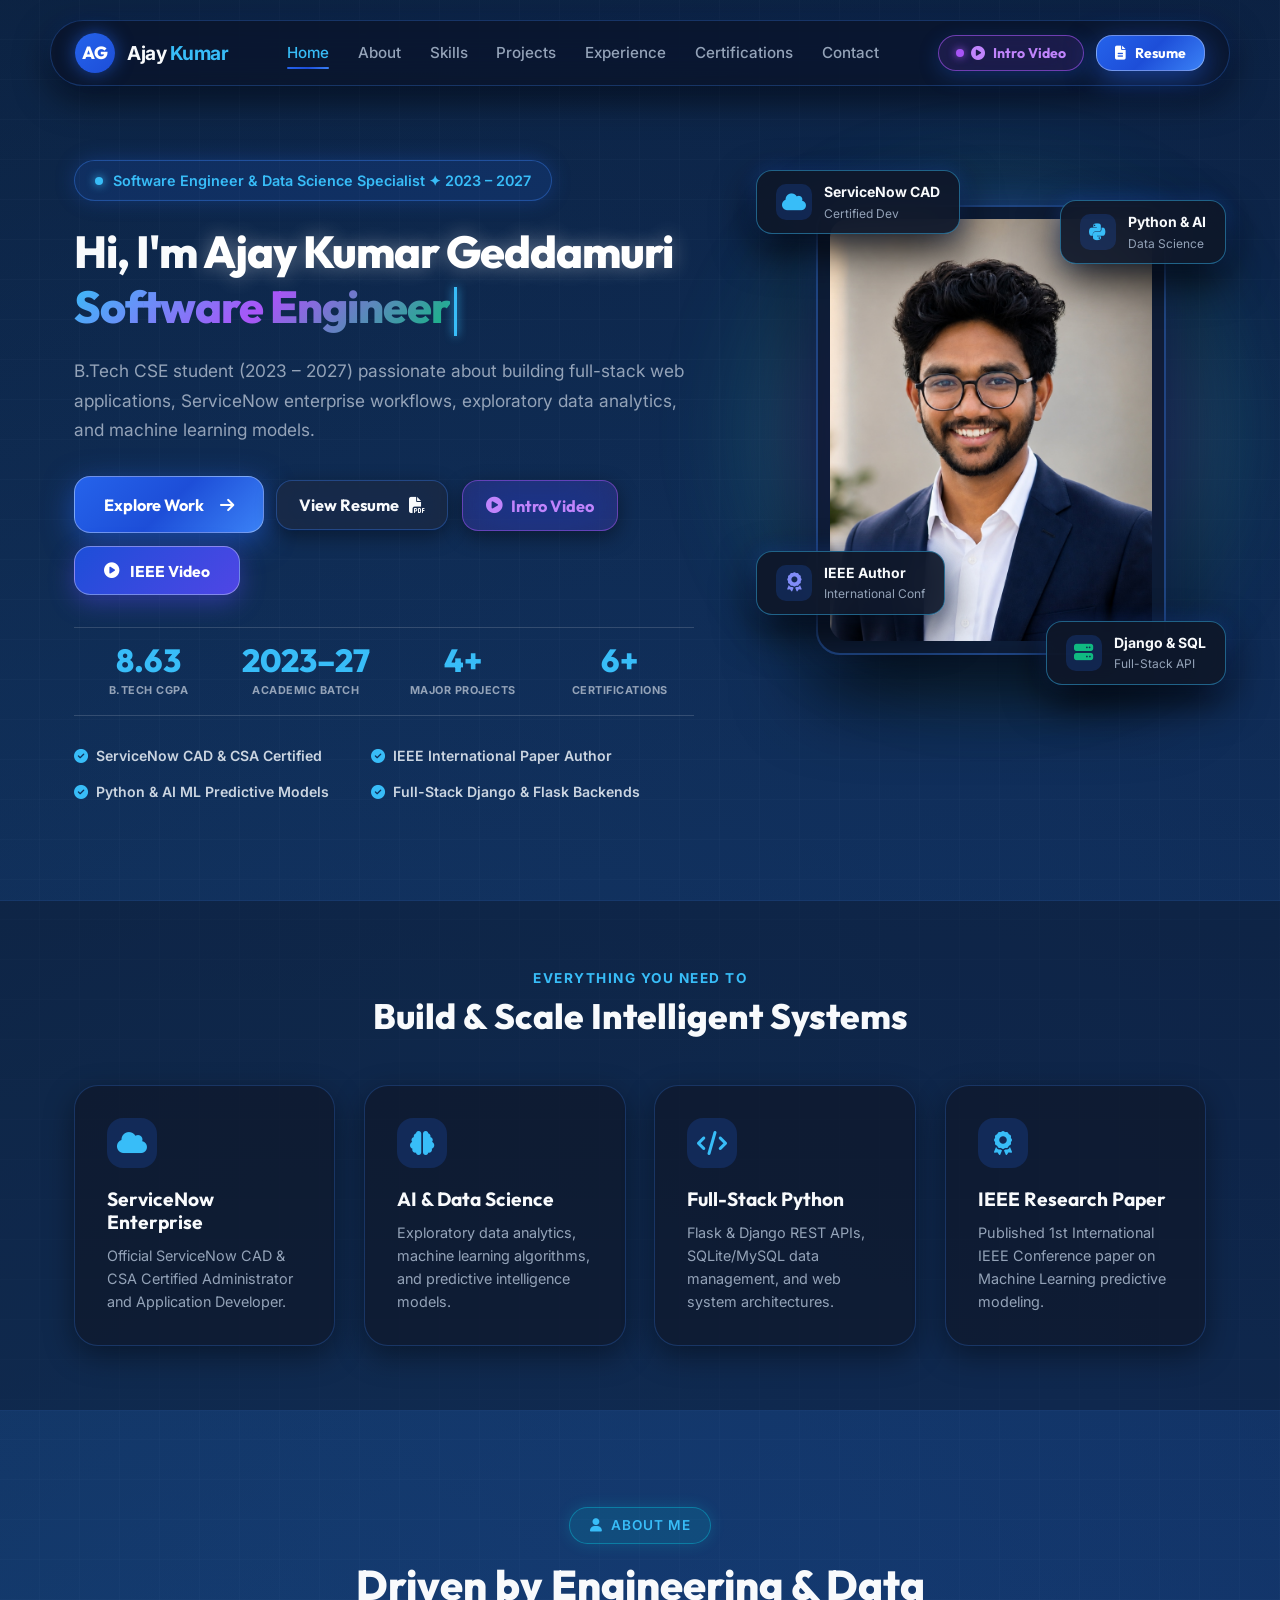
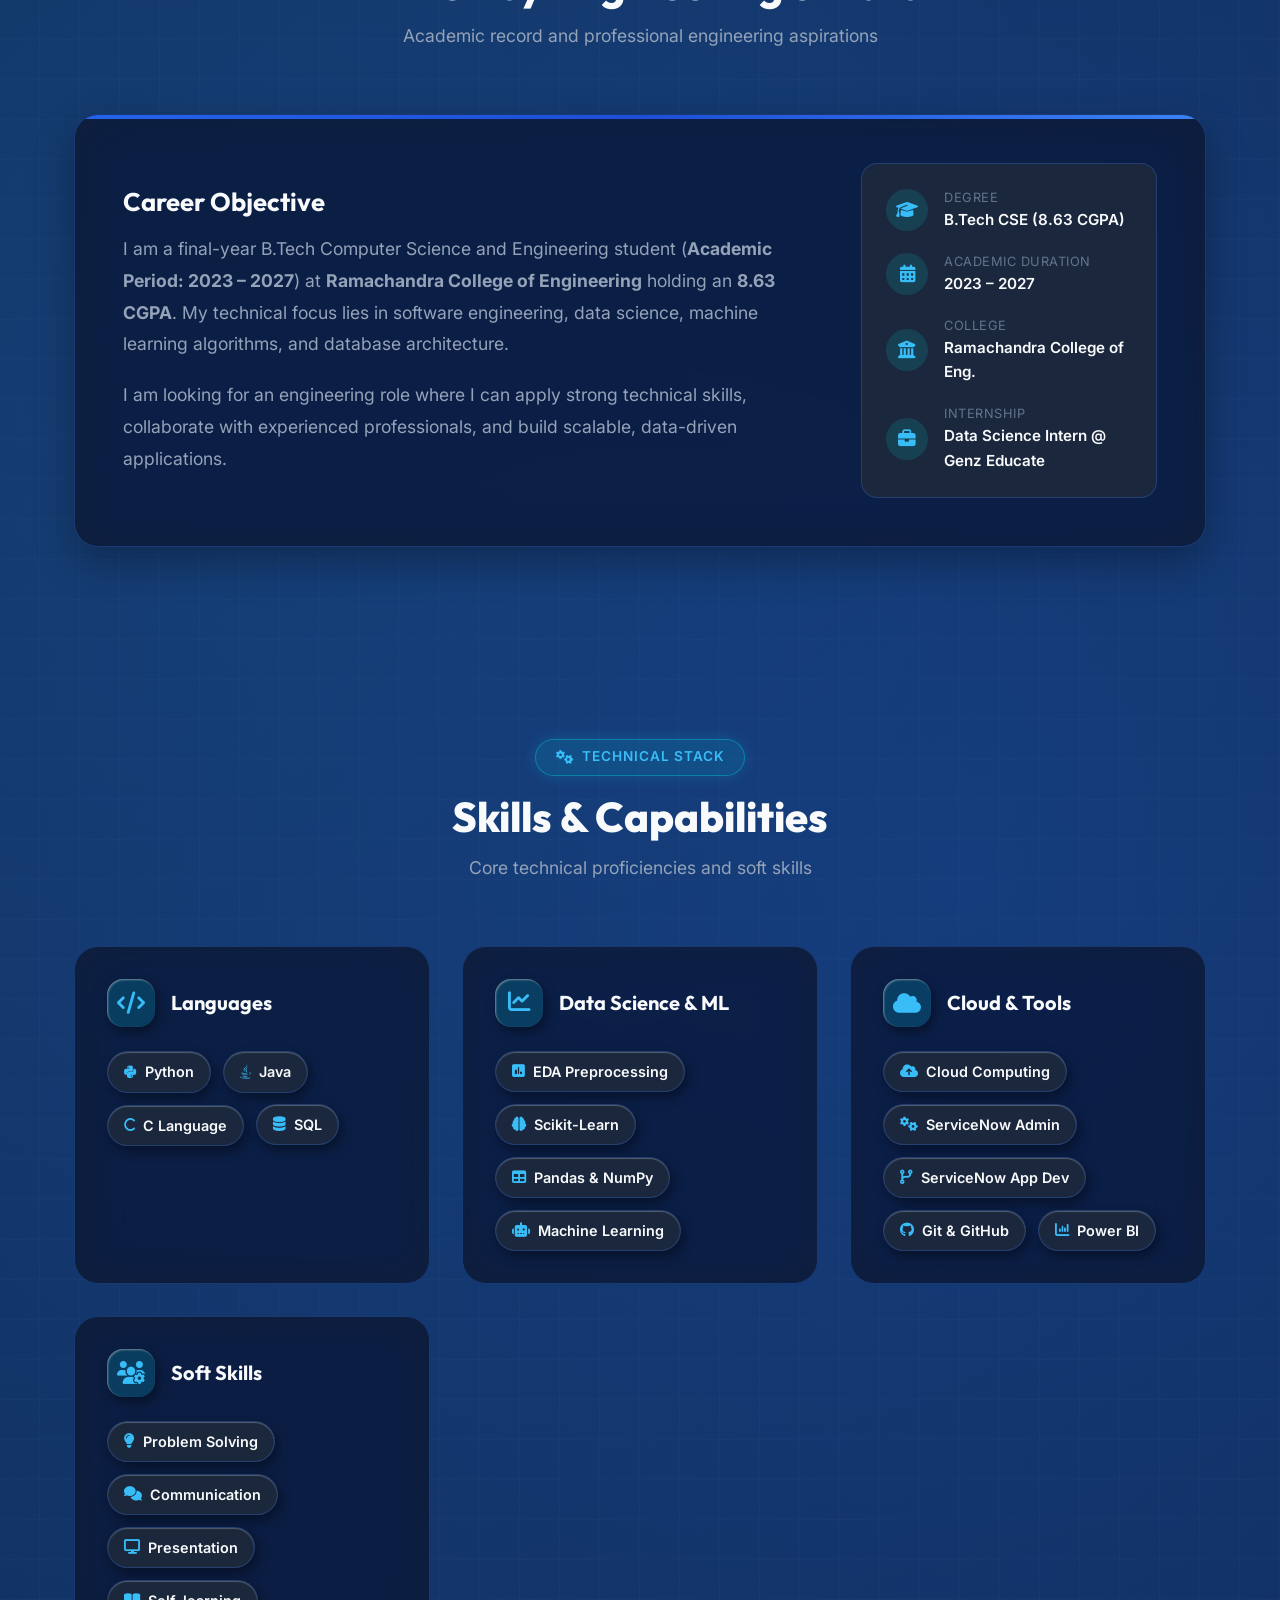
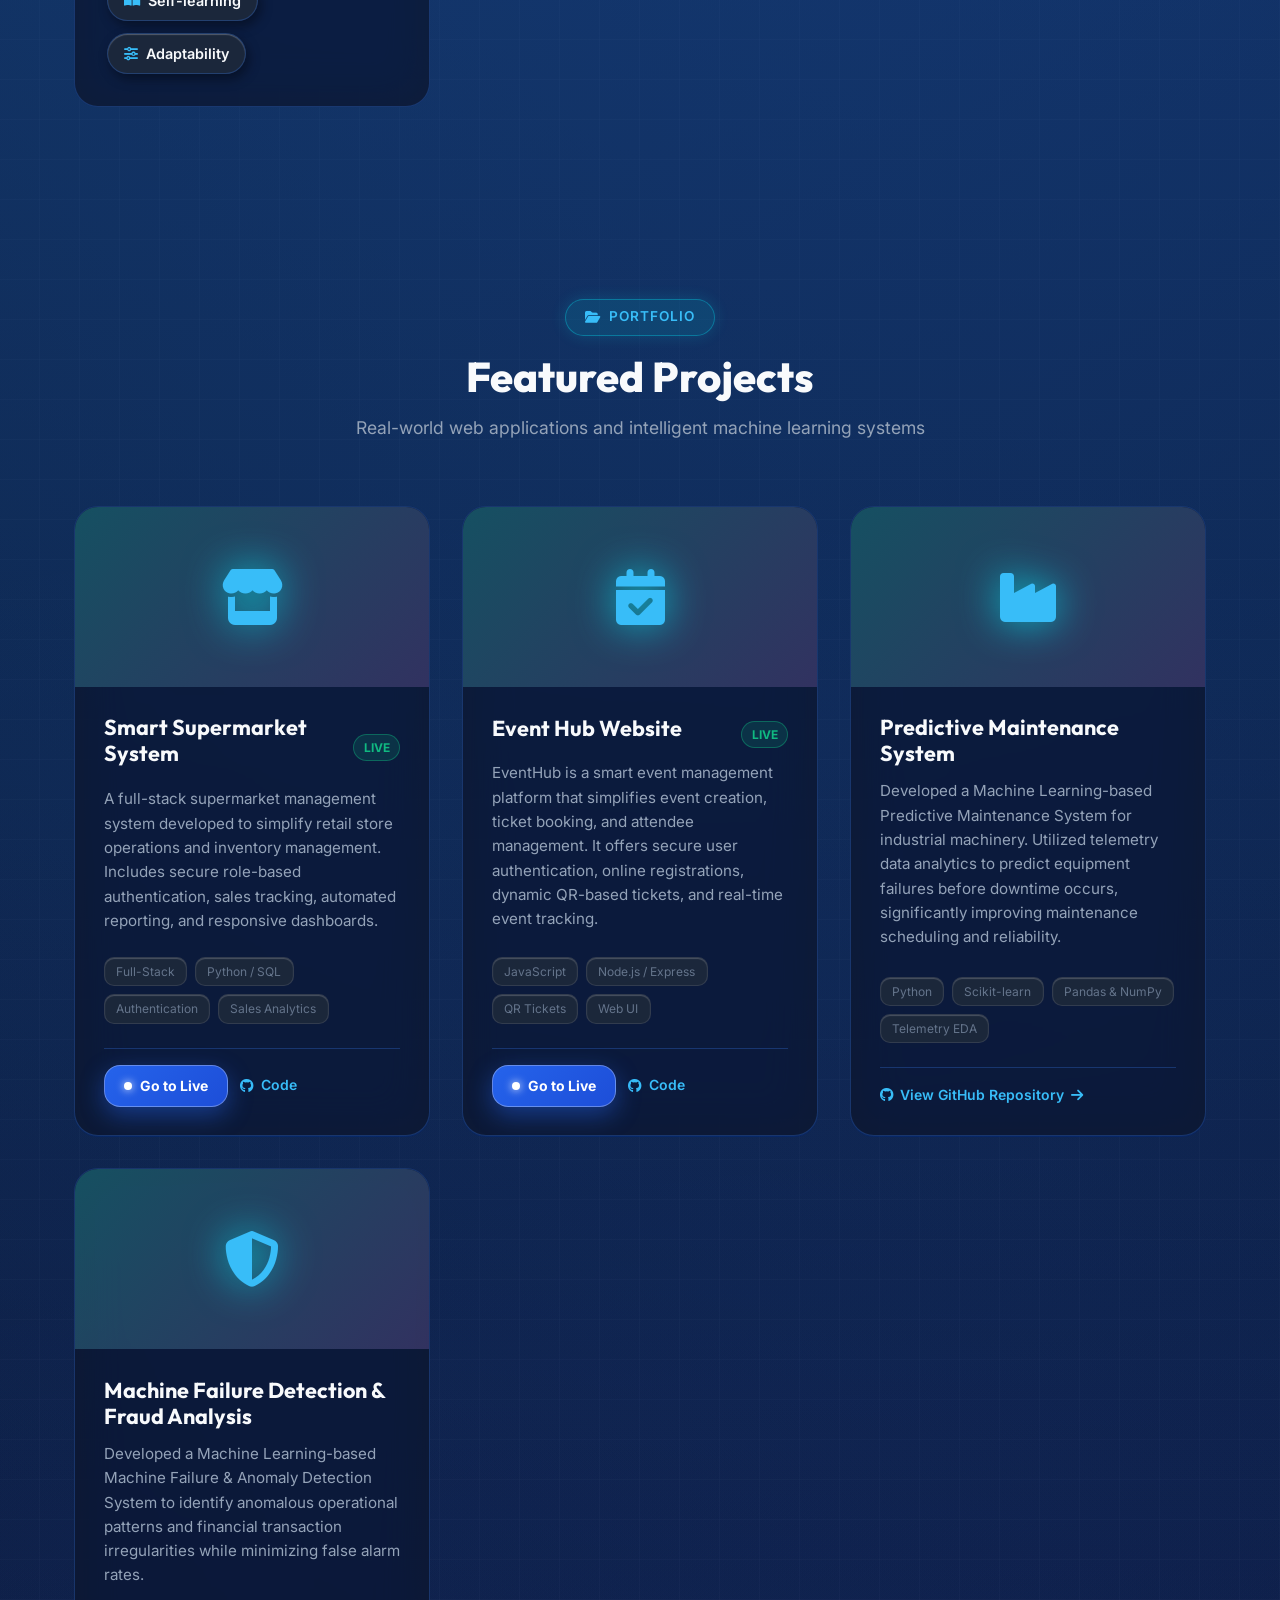
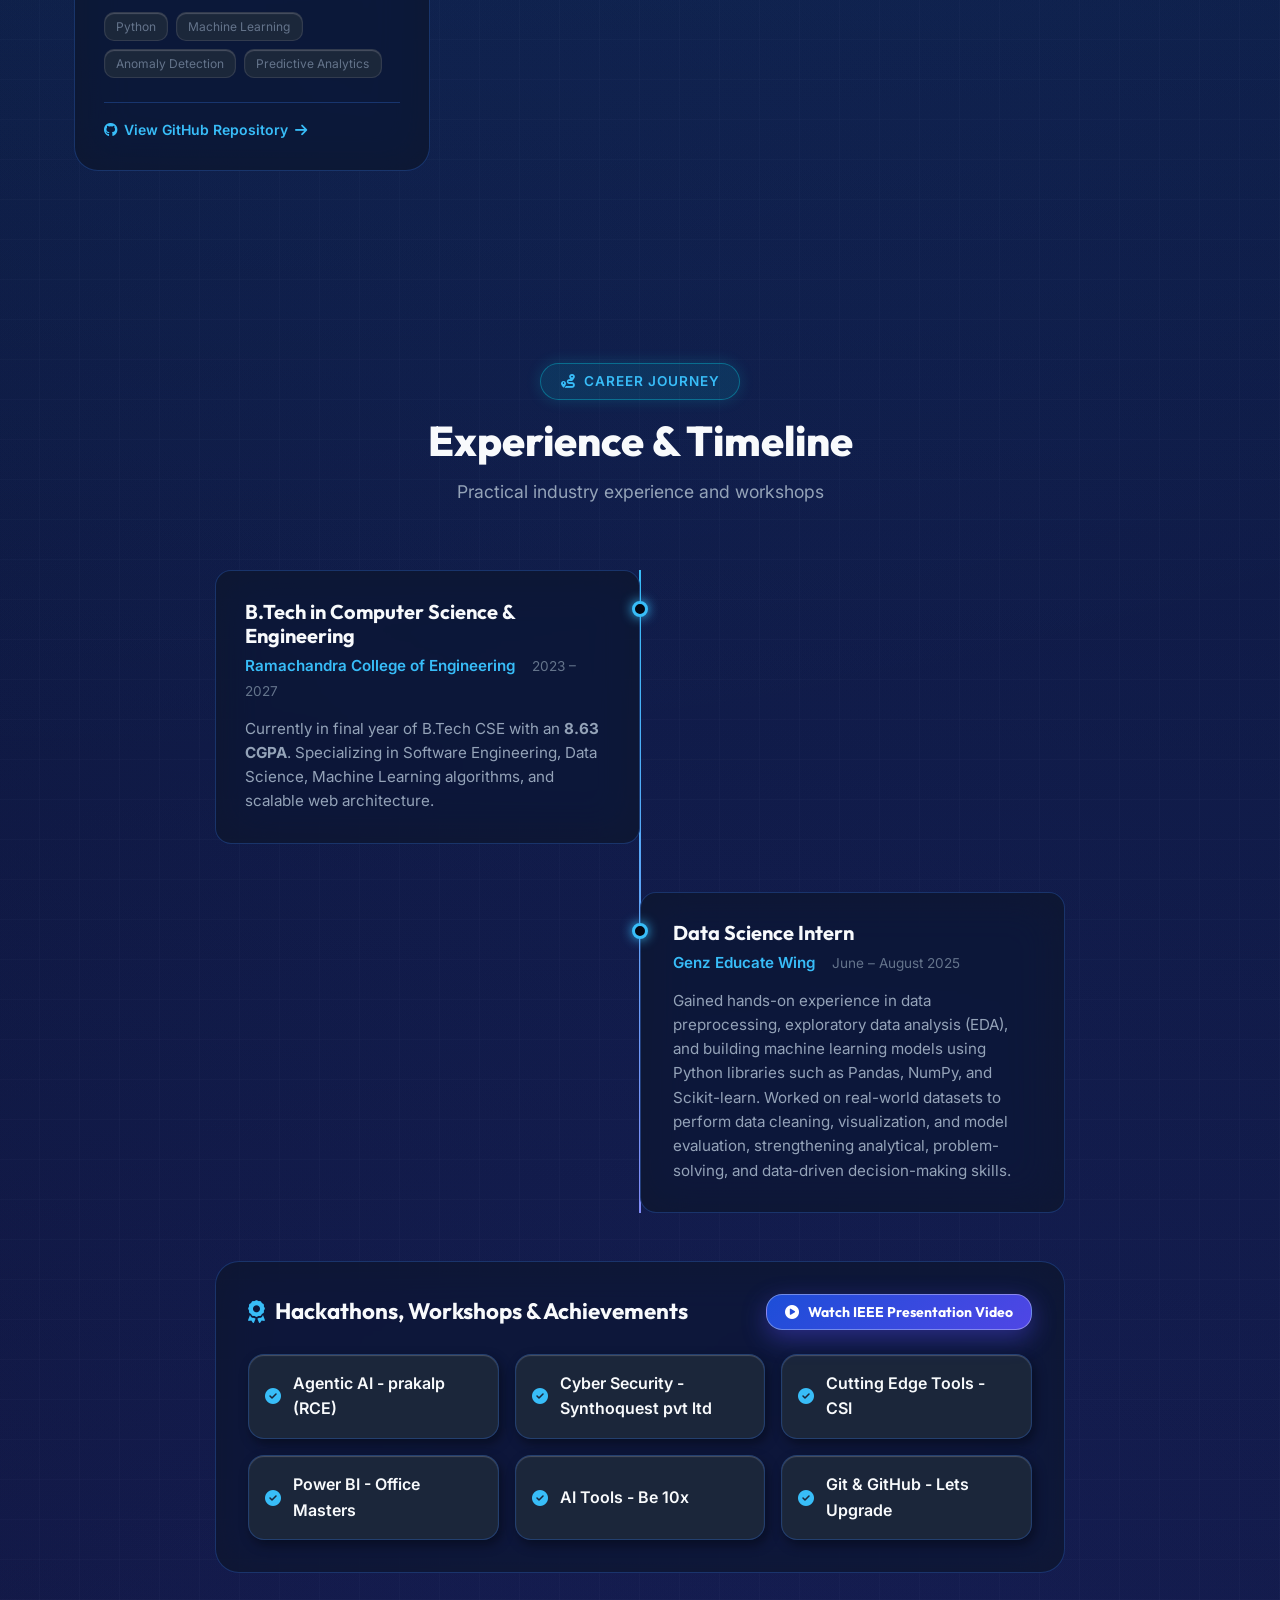
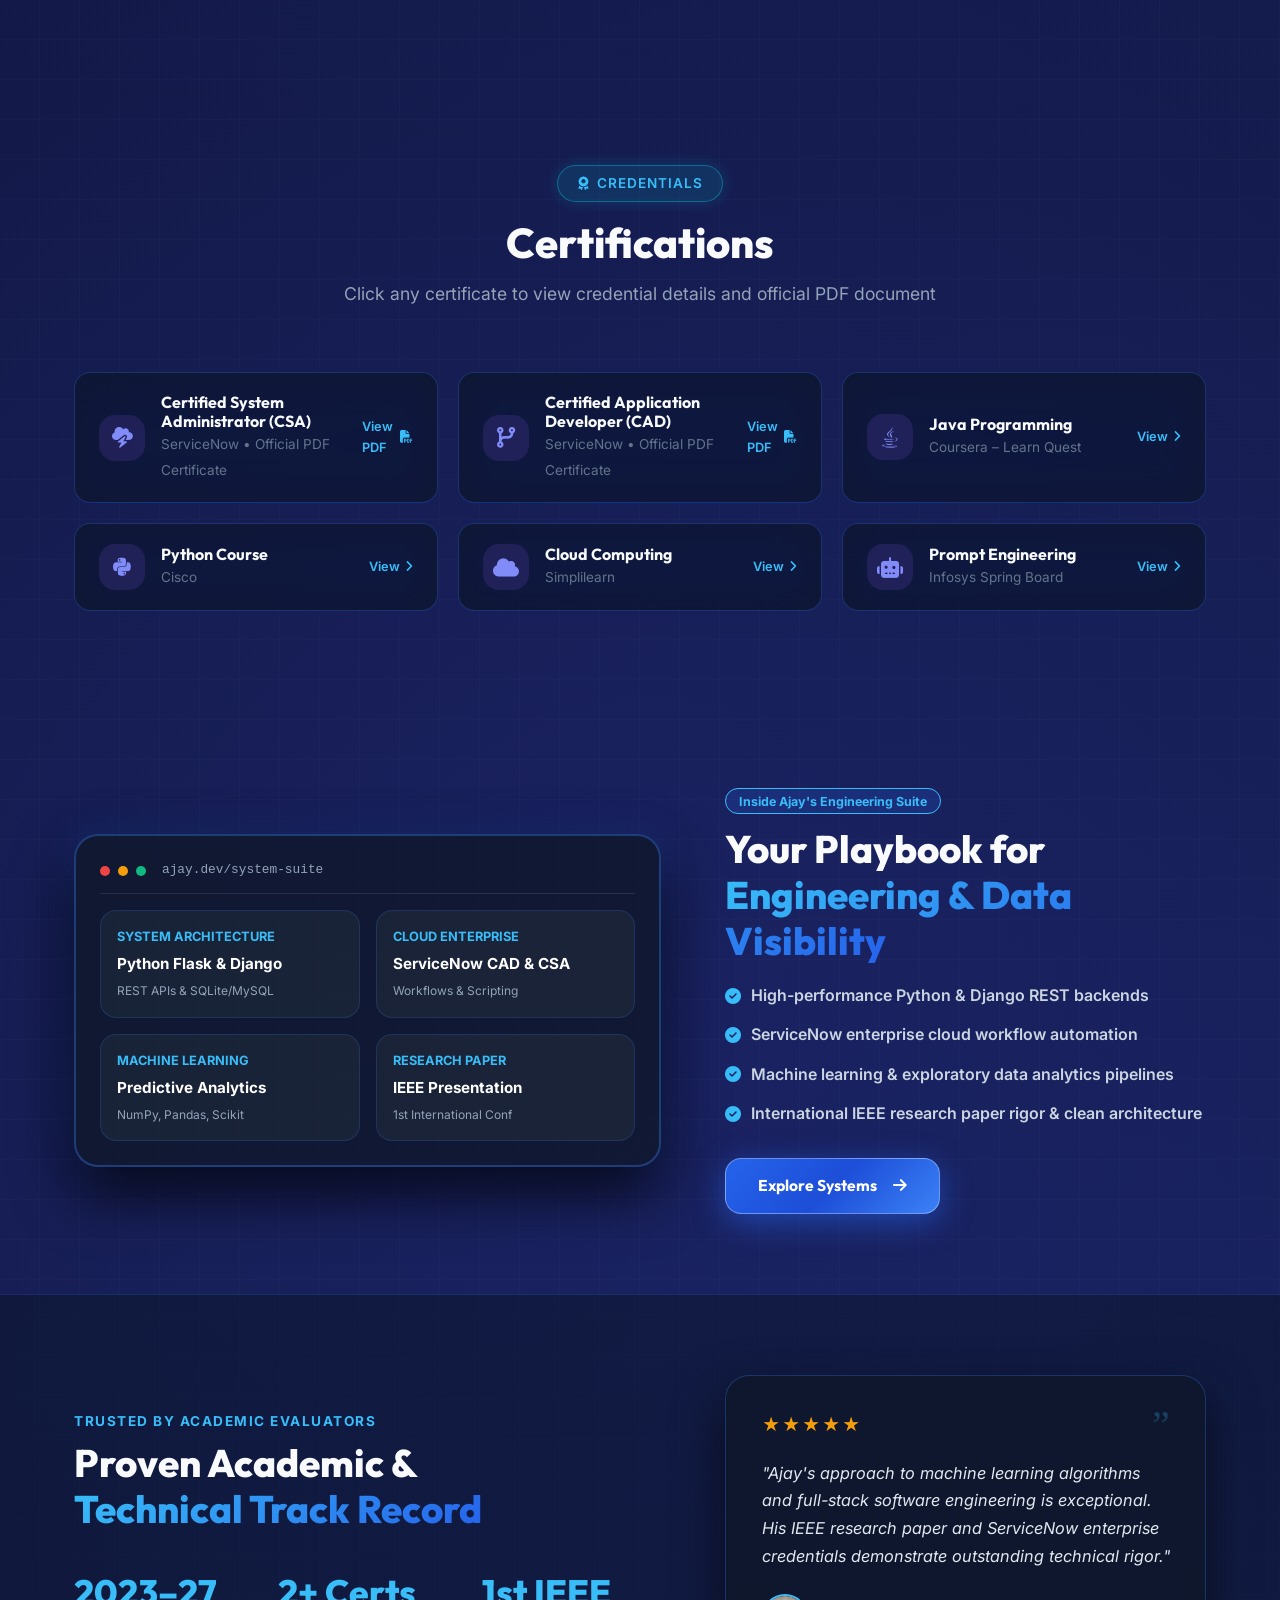
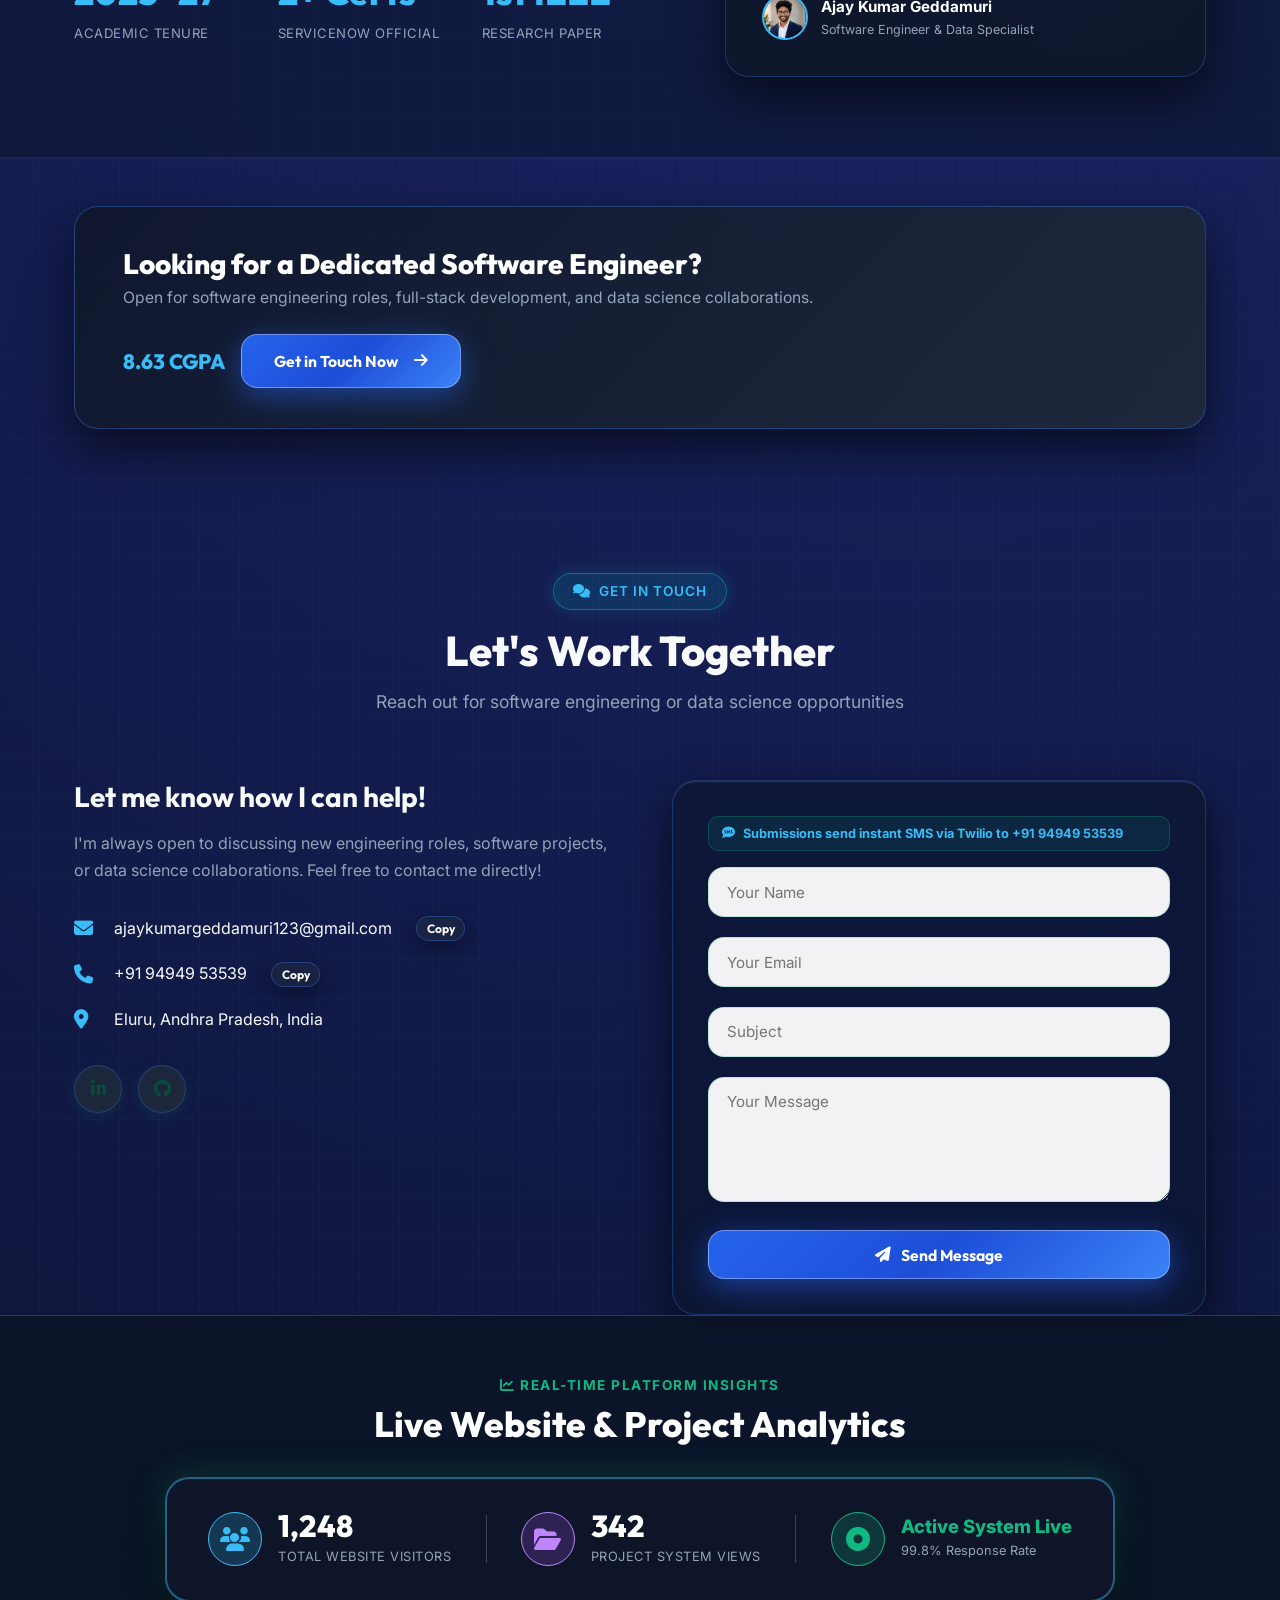
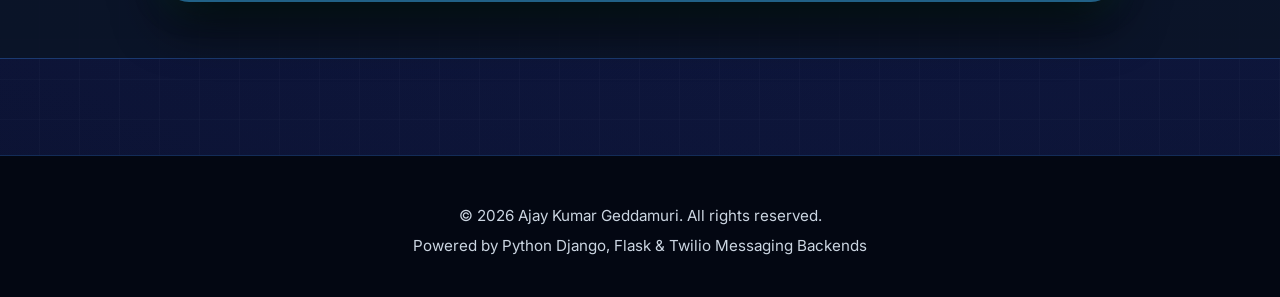
==== commit 96e4a45c: "Remove inline embedded video sections for clean professional layout while keeping top intro video bu" ====
--- a/templates/index.html
+++ b/templates/index.html
@@ -208,39 +208,7 @@
             </div>
         </section>
 
-        <!-- FEATURED RECRUITER VIDEO SHOWCASE SECTION -->
-        <section id="video-intro" style="padding: 3.5rem 0; background: linear-gradient(180deg, rgba(3,7,18,0.95) 0%, rgba(15,23,42,0.95) 100%); border-top: 1px solid rgba(168, 85, 247, 0.35); border-bottom: 1px solid rgba(56, 189, 248, 0.25); position: relative;">
-            <div class="container">
-                <div style="max-width: 900px; margin: 0 auto; background: rgba(15, 23, 42, 0.85); border: 1.5px solid rgba(168, 85, 247, 0.5); border-radius: 24px; padding: 1.75rem; box-shadow: 0 0 50px rgba(168, 85, 247, 0.25), 0 20px 40px rgba(0,0,0,0.6); overflow: hidden;">
-                    <div style="display: flex; align-items: center; justify-content: space-between; flex-wrap: wrap; gap: 1rem; margin-bottom: 1.25rem; padding-bottom: 1rem; border-bottom: 1px solid rgba(255,255,255,0.08);">
-                        <div style="display: flex; align-items: center; gap: 1rem;">
-                            <img src="/static/assets/avatar.png" style="width: 52px; height: 52px; border-radius: 50%; object-fit: cover; border: 2.5px solid #a855f7; box-shadow: 0 0 15px rgba(168,85,247,0.5);" alt="Ajay">
-                            <div>
-                                <div style="display: flex; align-items: center; gap: 0.6rem; flex-wrap: wrap;">
-                                    <h3 style="font-size: 1.35rem; font-weight: 800; color: #ffffff; font-family: var(--font-heading); margin: 0;">Ajay's Self Introduction Video</h3>
-                                    <span style="font-size: 0.72rem; color: #c084fc; background: rgba(168,85,247,0.18); border: 1px solid rgba(168,85,247,0.4); padding: 0.2rem 0.65rem; border-radius: 20px; font-weight: 700; display: inline-flex; align-items: center; gap: 0.35rem;">
-                                        <span style="width: 6px; height: 6px; border-radius: 50%; background: #a855f7; box-shadow: 0 0 8px #a855f7; animation: pulseDot 2s infinite;"></span>
-                                        45 Seconds
-                                    </span>
-                                </div>
-                                <p style="font-size: 0.88rem; color: #94a3b8; margin-top: 0.2rem; margin-bottom: 0;">Final-Year B.Tech CSE • ServiceNow CAD & CSA • Data Science Specialist</p>
-                            </div>
-                        </div>
-                        <button onclick="openSelfIntroModal()" style="background: linear-gradient(135deg, rgba(168,85,247,0.3), rgba(56,189,248,0.3)); border: 1.5px solid rgba(168,85,247,0.6); color: #fff; border-radius: 50px; padding: 0.55rem 1.4rem; font-size: 0.88rem; font-weight: 700; cursor: pointer; transition: all 0.3s; display: flex; align-items: center; gap: 0.5rem;">
-                            <i class="fa-solid fa-expand"></i> Fullscreen Pop-up
-                        </button>
-                    </div>
-
-                    <!-- Embedded Video Player -->
-                    <div style="position: relative; border-radius: 16px; overflow: hidden; background: #000; box-shadow: 0 10px 30px rgba(0,0,0,0.8), inset 0 0 30px rgba(0,0,0,0.9);">
-                        <video id="featuredHeroVideo" controls preload="metadata" style="width: 100%; display: block; max-height: 480px; outline: none; object-fit: contain;">
-                            <source src="/static/assets/self_intro.mp4" type="video/mp4">
-                            Your browser does not support HTML5 video.
-                        </video>
-                    </div>
-                </div>
-            </div>
-        </section>
+
 
         <!-- SEOWINS 4-COLUMN FEATURE GRID SECTION -->
         <section style="padding: 4rem 0; background: rgba(11, 20, 38, 0.4); border-top: 1px solid rgba(59, 130, 246, 0.2); border-bottom: 1px solid rgba(59, 130, 246, 0.2);">
@@ -298,40 +266,13 @@
                 <div class="about-glass-box">
                     <div class="about-content-grid">
                         <div class="about-text">
-                            <div style="display: flex; align-items: center; justify-content: space-between; margin-bottom: 1rem;">
-                                <h3 style="font-size: 1.6rem; color: var(--text-main); margin: 0;">Career Objective</h3>
-                                <span style="display: inline-flex; align-items: center; gap: 0.4rem; font-size: 0.75rem; background: rgba(168, 85, 247, 0.15); border: 1px solid rgba(168, 85, 247, 0.4); color: #c084fc; padding: 0.25rem 0.75rem; border-radius: 20px; font-weight: 700;">
-                                    <span style="width: 7px; height: 7px; border-radius: 50%; background: #a855f7; box-shadow: 0 0 8px #a855f7; animation: pulseDot 2s infinite;"></span>
-                                    Recruiter Video Intro
-                                </span>
-                            </div>
+                            <h3 style="font-size: 1.6rem; color: var(--text-main); margin-bottom: 1rem;">Career Objective</h3>
                             <p style="margin-bottom: 1.2rem;">
                                 I am a final-year B.Tech Computer Science and Engineering student (<strong>Academic Period: 2023 – 2027</strong>) at <strong>Ramachandra College of Engineering</strong> holding an <strong>8.63 CGPA</strong>. My technical focus lies in software engineering, data science, machine learning algorithms, and database architecture.
                             </p>
-                            <p style="margin-bottom: 1.5rem;">
+                            <p>
                                 I am looking for an engineering role where I can apply strong technical skills, collaborate with experienced professionals, and build scalable, data-driven applications.
                             </p>
-
-                            <!-- EMBEDDED SELF INTRO VIDEO CARD inside About Box -->
-                            <div style="background: rgba(15, 23, 42, 0.85); border: 1px solid rgba(168, 85, 247, 0.4); border-radius: 16px; padding: 1rem; box-shadow: 0 10px 30px rgba(0,0,0,0.5), 0 0 30px rgba(168, 85, 247, 0.15); margin-top: 1rem; overflow: hidden; position: relative;">
-                                <div style="display: flex; align-items: center; justify-content: space-between; margin-bottom: 0.75rem; padding-bottom: 0.5rem; border-bottom: 1px solid rgba(255,255,255,0.08);">
-                                    <div style="display: flex; align-items: center; gap: 0.6rem;">
-                                        <i class="fa-solid fa-circle-play" style="color: #c084fc; font-size: 1.1rem;"></i>
-                                        <span style="font-weight: 700; font-size: 0.95rem; color: #ffffff; font-family: var(--font-heading);">Self Introduction Video</span>
-                                        <span style="font-size: 0.7rem; color: #94a3b8; background: rgba(56,189,248,0.15); border: 1px solid rgba(56,189,248,0.3); padding: 0.15rem 0.5rem; border-radius: 12px; font-weight: 600;">45 Seconds</span>
-                                    </div>
-                                    <button onclick="openSelfIntroModal()" style="background: rgba(168,85,247,0.2); border: 1px solid rgba(168,85,247,0.4); color: #c084fc; border-radius: 20px; padding: 0.25rem 0.75rem; font-size: 0.78rem; font-weight: 700; cursor: pointer; transition: all 0.2s;" onmouseover="this.style.background='rgba(168,85,247,0.4)';this.style.color='#fff'" onmouseout="this.style.background='rgba(168,85,247,0.2)';this.style.color='#c084fc'">
-                                        <i class="fa-solid fa-expand"></i> Fullscreen
-                                    </button>
-                                </div>
-
-                                <div style="position: relative; border-radius: 12px; overflow: hidden; background: #000; box-shadow: inset 0 0 20px rgba(0,0,0,0.8);">
-                                    <video id="aboutEmbeddedVideo" controls preload="metadata" style="width: 100%; display: block; max-height: 280px; object-fit: contain; outline: none;">
-                                        <source src="/static/assets/self_intro.mp4" type="video/mp4">
-                                        Your browser does not support HTML5 video.
-                                    </video>
-                                </div>
-                            </div>
                         </div>
 
                         <div class="about-highlight-box">
@@ -365,22 +306,6 @@
                                     <div class="info-label">Internship</div>
                                     <div class="info-val">Data Science Intern @ Genz Educate</div>
                                 </div>
-                            </div>
-
-                            <!-- Embedded Video Player inside Right Highlight Card -->
-                            <div style="margin-top: 0.75rem; background: rgba(3, 7, 18, 0.85); border: 1.5px solid rgba(168, 85, 247, 0.5); border-radius: 14px; padding: 0.75rem; box-shadow: 0 0 25px rgba(168, 85, 247, 0.25);">
-                                <div style="display: flex; align-items: center; justify-content: space-between; margin-bottom: 0.5rem; padding-bottom: 0.4rem; border-bottom: 1px solid rgba(255,255,255,0.1);">
-                                    <span style="font-size: 0.82rem; font-weight: 700; color: #c084fc; display: flex; align-items: center; gap: 0.4rem;">
-                                        <i class="fa-solid fa-circle-play"></i> Video Introduction
-                                    </span>
-                                    <button onclick="openSelfIntroModal()" style="background: rgba(168,85,247,0.3); border: 1px solid rgba(168,85,247,0.5); color: #fff; padding: 0.2rem 0.6rem; border-radius: 12px; font-size: 0.72rem; font-weight: 700; cursor: pointer; transition: all 0.2s;" onmouseover="this.style.background='rgba(168,85,247,0.6)'" onmouseout="this.style.background='rgba(168,85,247,0.3)'">
-                                        Fullscreen
-                                    </button>
-                                </div>
-                                <video id="highlightEmbeddedVideo" controls preload="metadata" style="width: 100%; border-radius: 8px; display: block; max-height: 220px; outline: none; background: #000;">
-                                    <source src="/static/assets/self_intro.mp4" type="video/mp4">
-                                    Your browser does not support HTML5 video.
-                                </video>
                             </div>
                         </div>
                     </div>
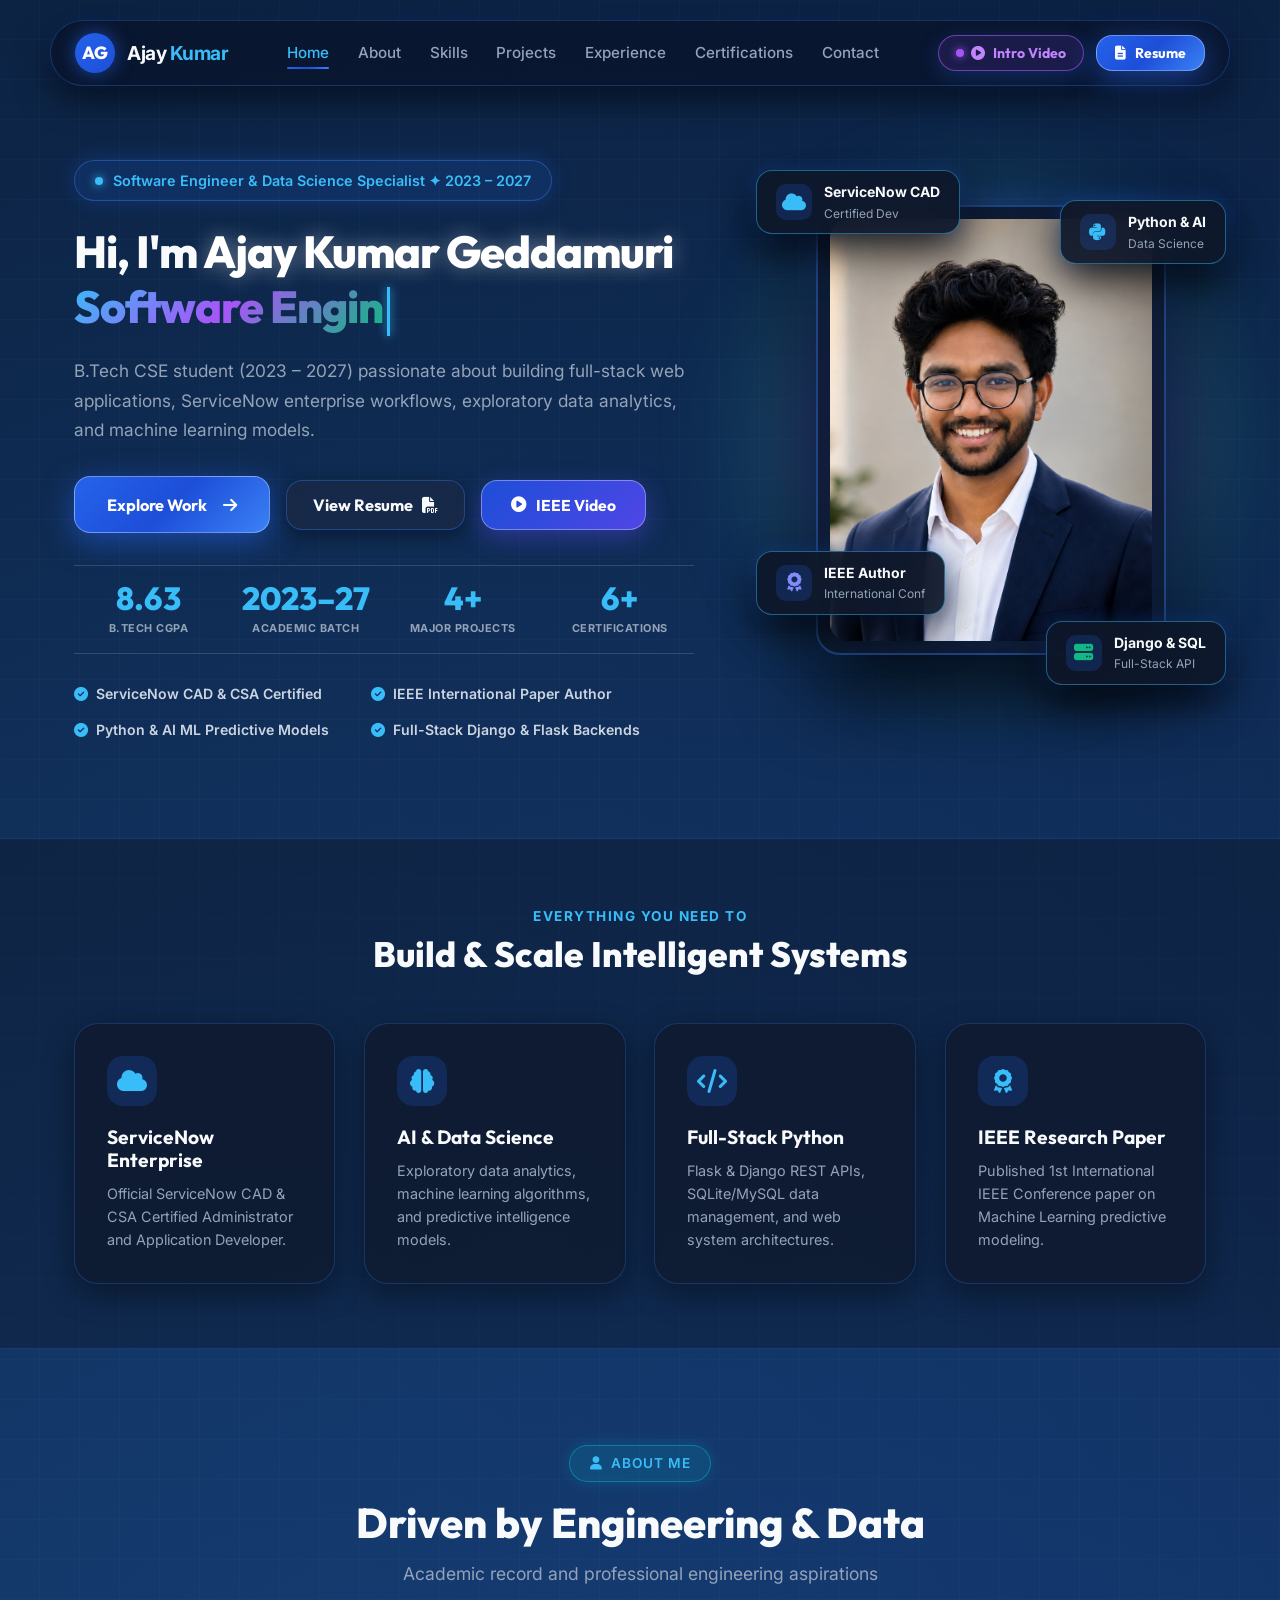
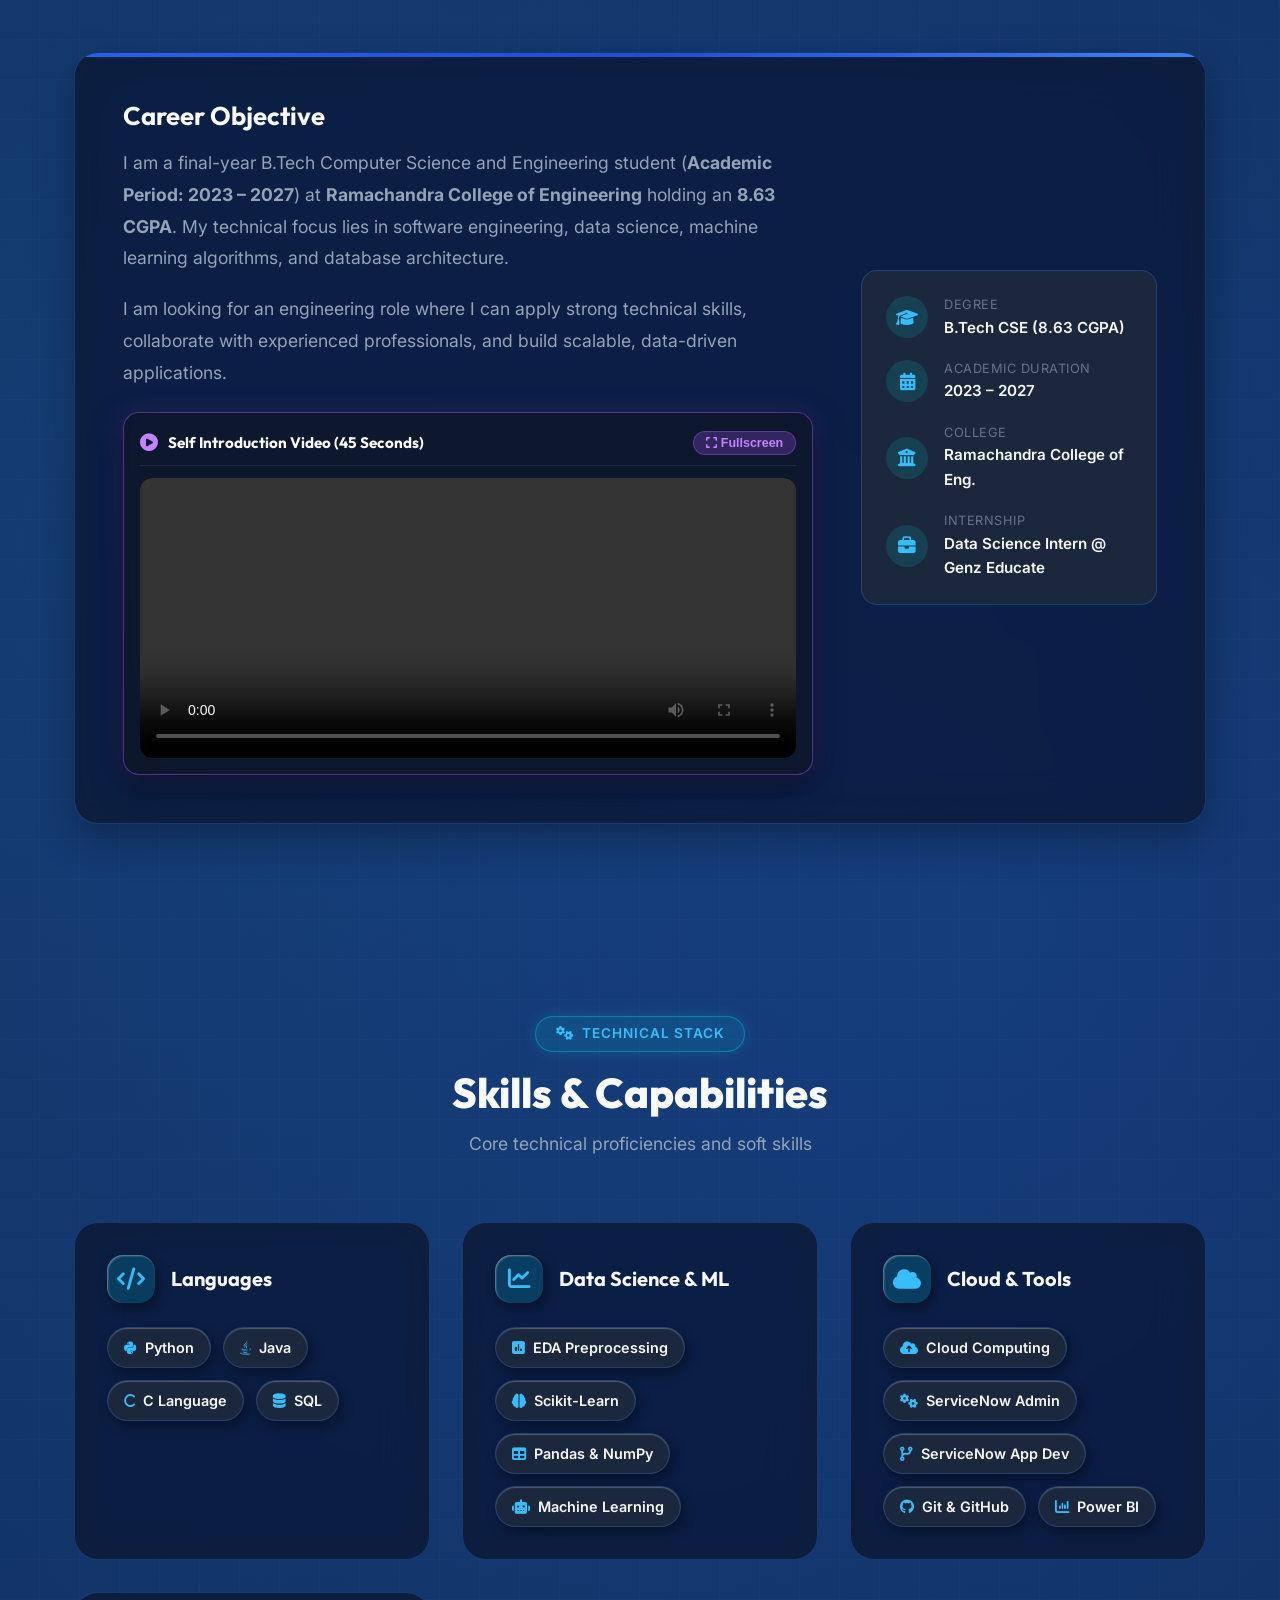
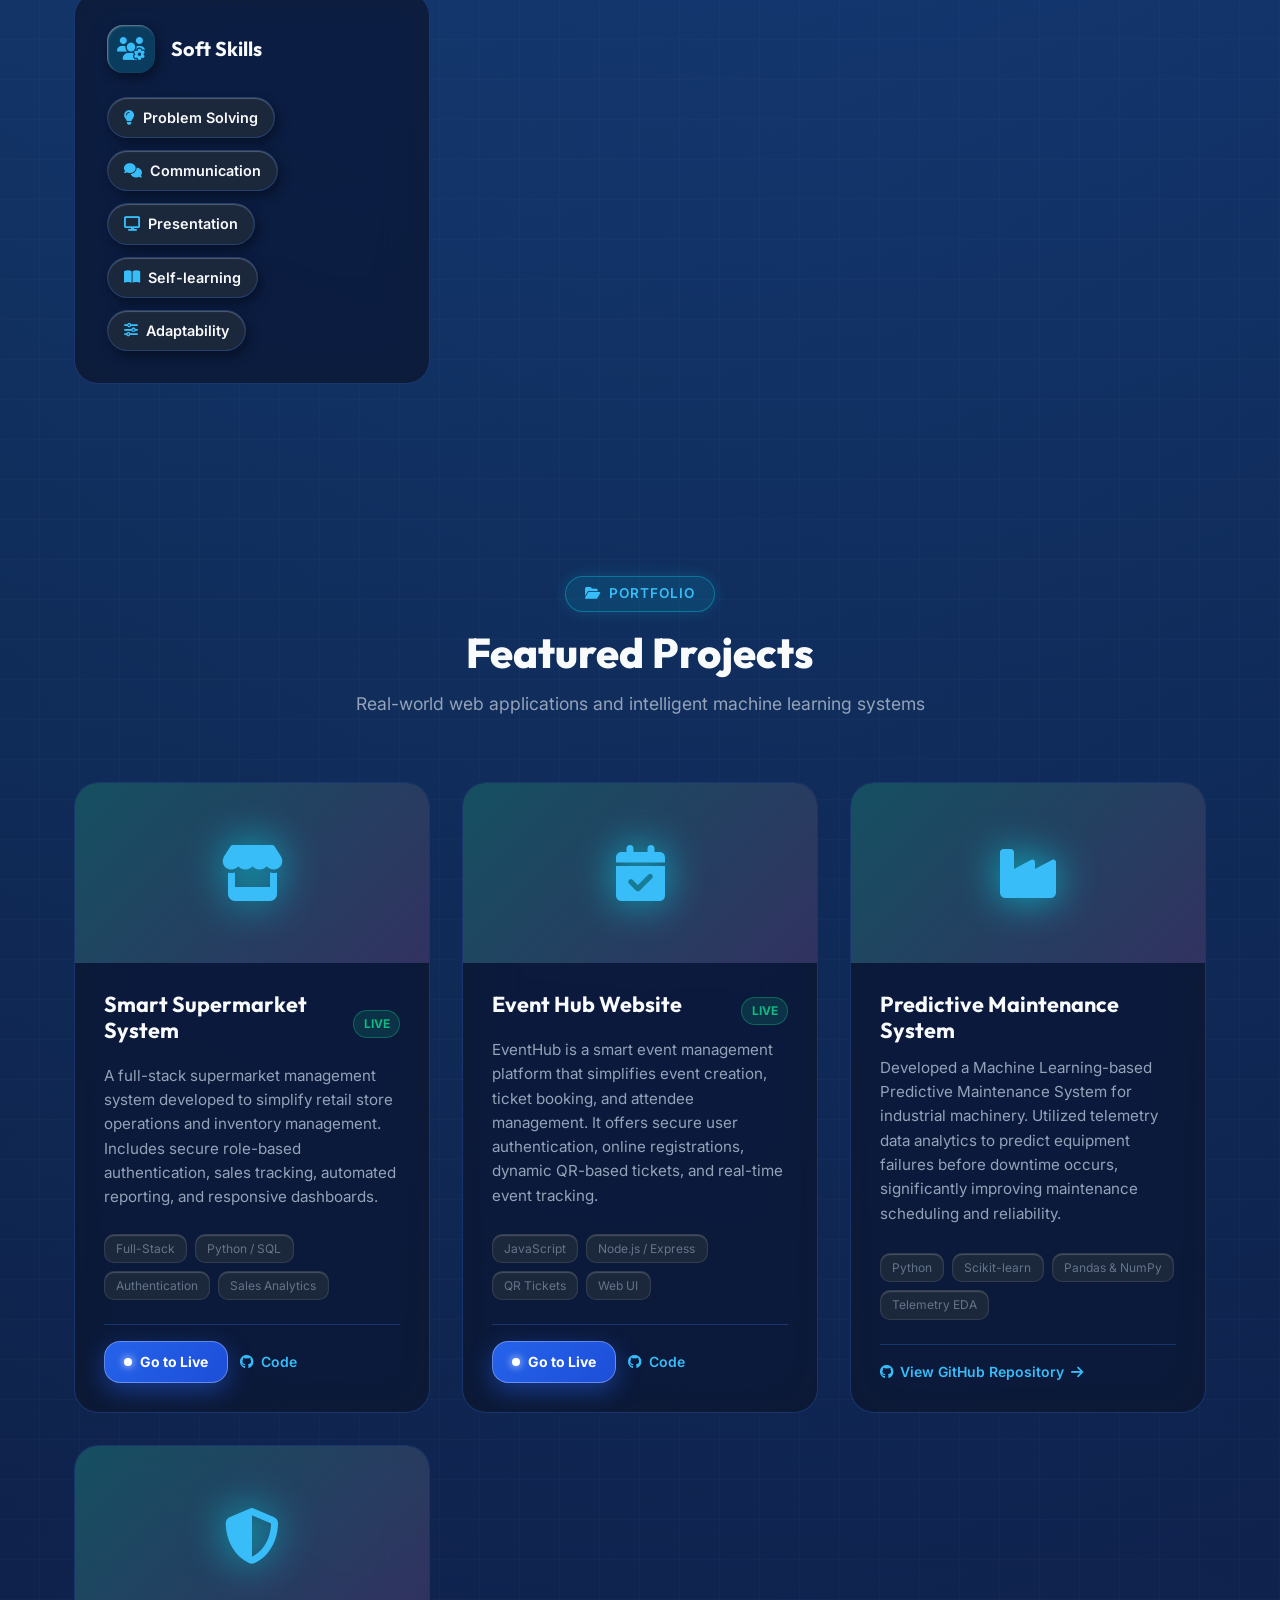
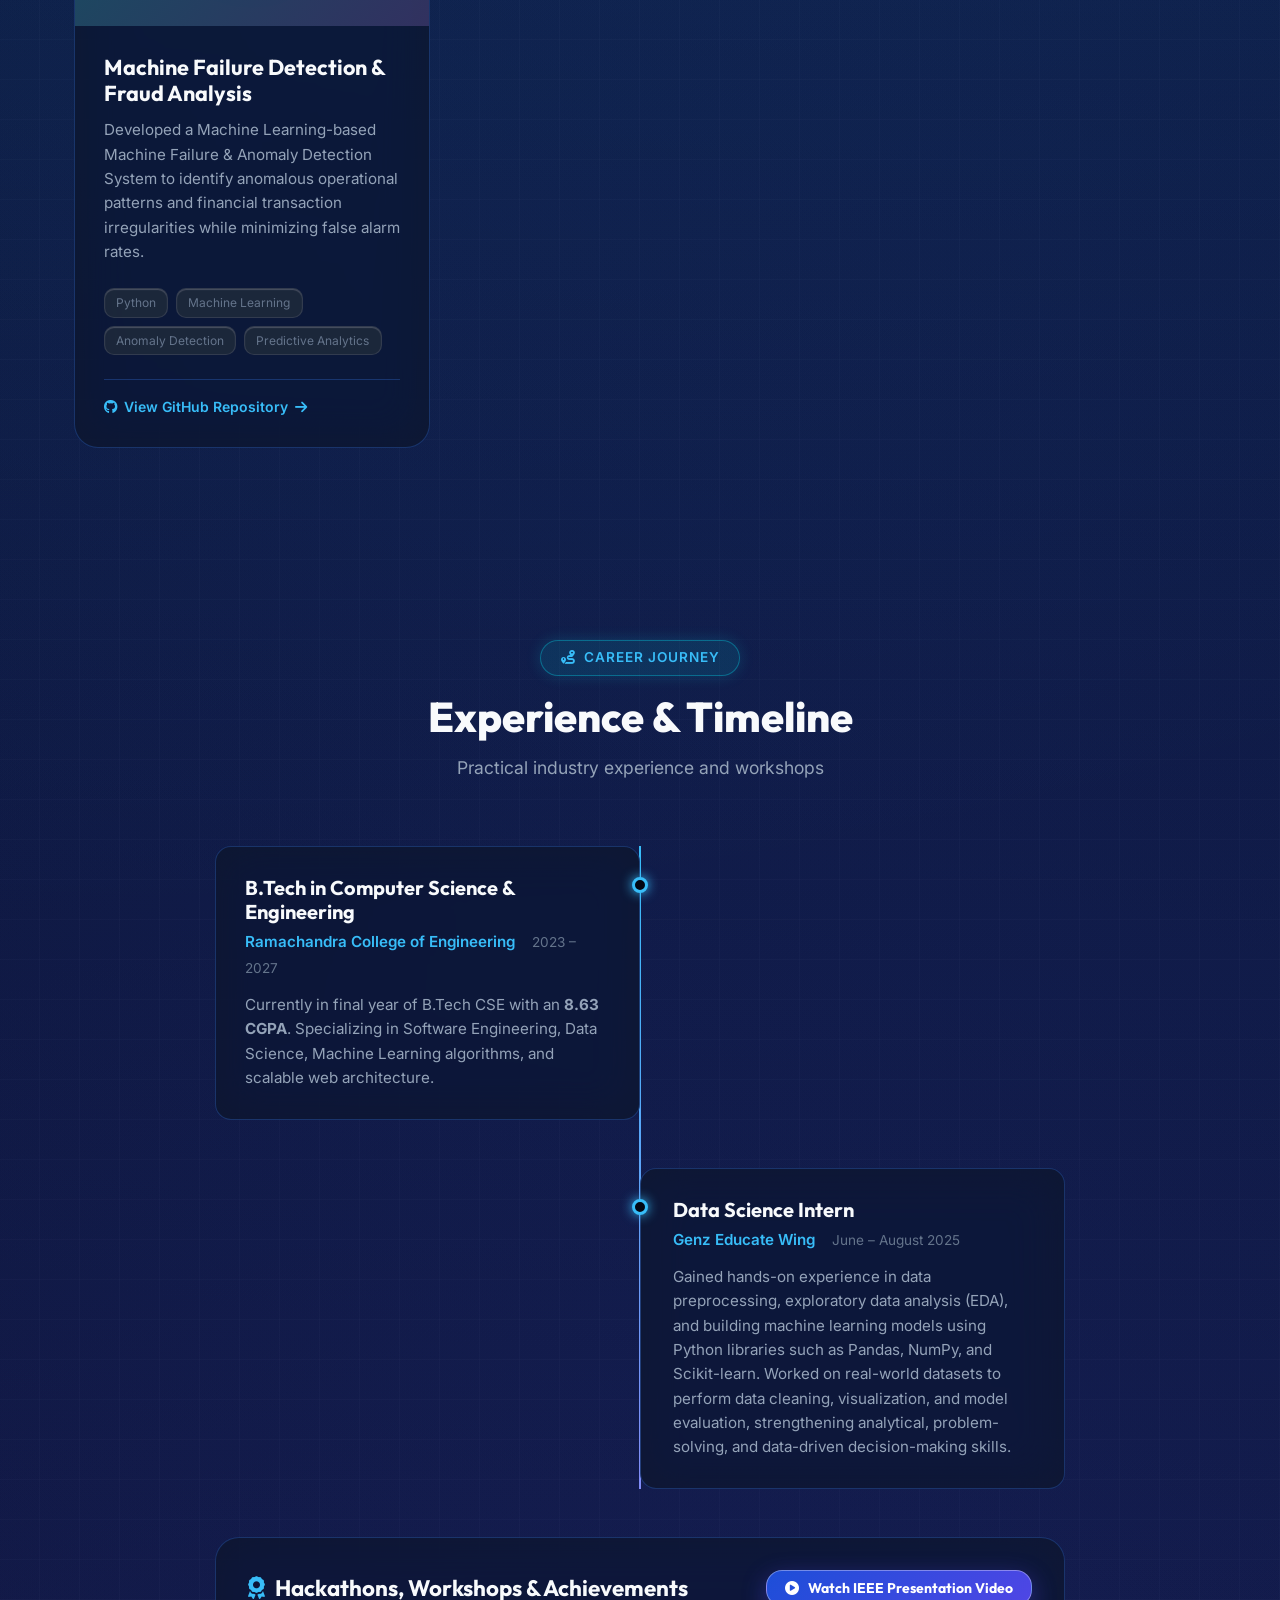
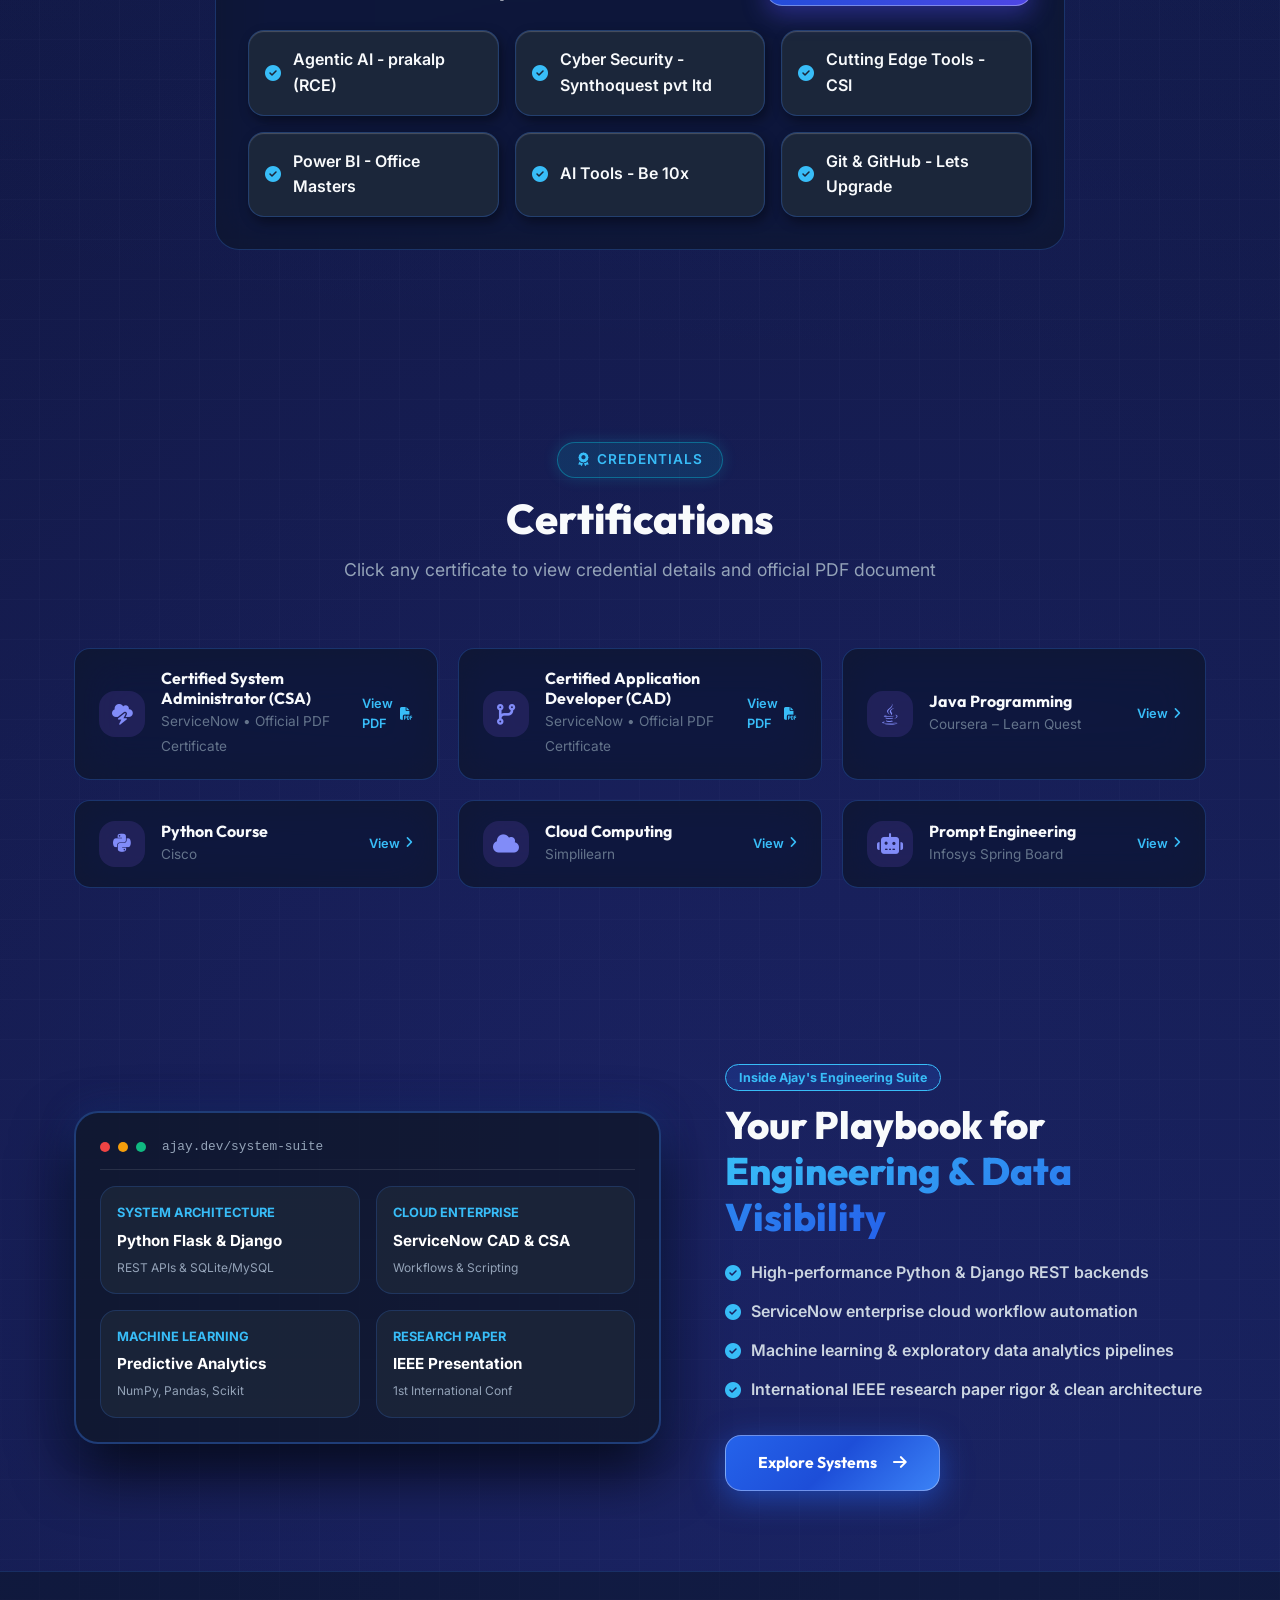
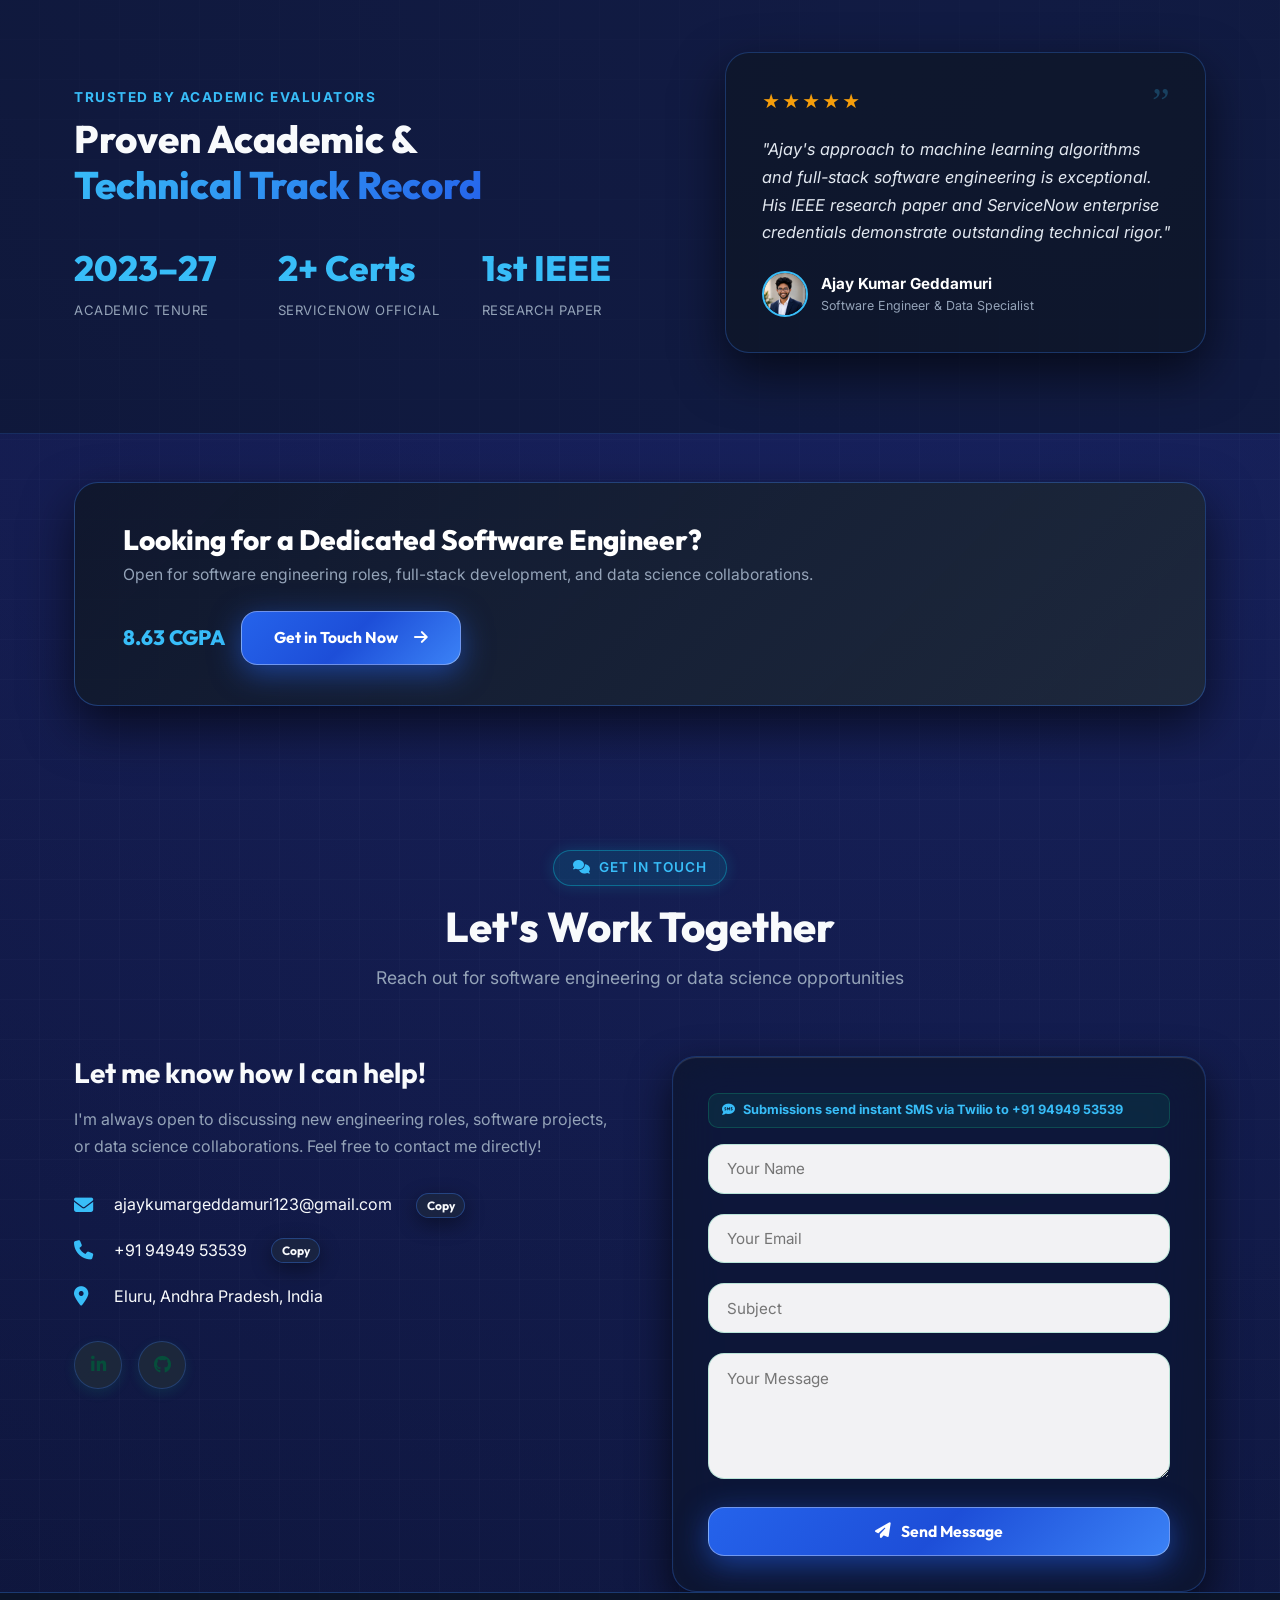
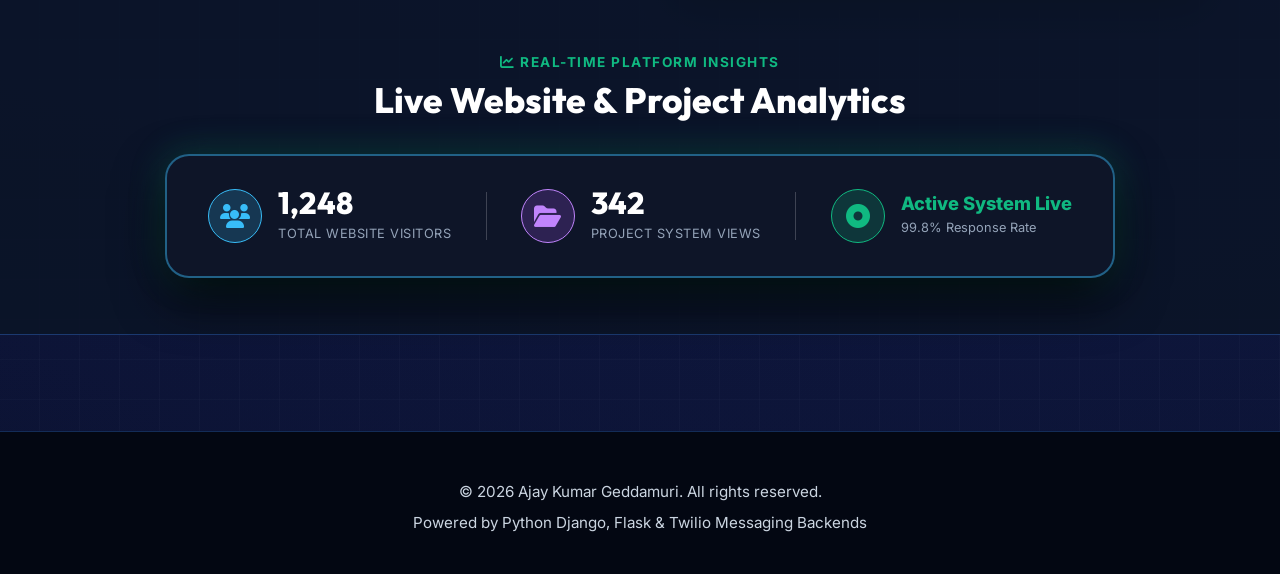
==== commit 03cf212d: "Remove Intro Video button from Hero buttons & embed video player directly inside Career Objective bo" ====
--- a/templates/index.html
+++ b/templates/index.html
@@ -113,15 +113,12 @@
                             B.Tech CSE student (2023 – 2027) passionate about building full-stack web applications, ServiceNow enterprise workflows, exploratory data analytics, and machine learning models.
                         </p>
 
-                        <div class="hero-buttons" style="display: flex; gap: 0.8rem; align-items: center; flex-wrap: wrap; margin-bottom: 2rem;">
-                            <a href="#projects" class="btn btn-primary" style="padding: 0.9rem 1.8rem; font-size: 1.02rem;">
+                        <div class="hero-buttons" style="display: flex; gap: 1rem; align-items: center; flex-wrap: wrap; margin-bottom: 2rem;">
+                            <a href="#projects" class="btn btn-primary" style="padding: 0.9rem 2rem; font-size: 1.02rem;">
                                 Explore Work <i class="fa-solid fa-arrow-right" style="margin-left: 0.4rem;"></i>
                             </a>
-                            <button class="btn btn-secondary" onclick="openResumeModal()" style="padding: 0.9rem 1.4rem; font-size: 1.02rem;">
+                            <button class="btn btn-secondary" onclick="openResumeModal()" style="padding: 0.9rem 1.6rem; font-size: 1.02rem;">
                                 View Resume <i class="fa-solid fa-file-pdf"></i>
-                            </button>
-                            <button class="btn btn-secondary" onclick="openSelfIntroModal()" style="padding: 0.9rem 1.4rem; font-size: 1.02rem; background: rgba(168, 85, 247, 0.15); border: 1.5px solid rgba(168, 85, 247, 0.5); color: #c084fc; font-weight: 700; cursor: pointer; transition: all 0.3s;" onmouseover="this.style.background='rgba(168, 85, 247, 0.3)';this.style.color='#fff'" onmouseout="this.style.background='rgba(168, 85, 247, 0.15)';this.style.color='#c084fc'">
-                                <i class="fa-solid fa-circle-play" style="color: #c084fc;"></i> Intro Video
                             </button>
                             <button class="btn btn-ieee" onclick="openIEEEVideoModal()">
                                 <i class="fa-solid fa-circle-play"></i> IEEE Video
@@ -270,9 +267,29 @@
                             <p style="margin-bottom: 1.2rem;">
                                 I am a final-year B.Tech Computer Science and Engineering student (<strong>Academic Period: 2023 – 2027</strong>) at <strong>Ramachandra College of Engineering</strong> holding an <strong>8.63 CGPA</strong>. My technical focus lies in software engineering, data science, machine learning algorithms, and database architecture.
                             </p>
-                            <p>
+                            <p style="margin-bottom: 1.5rem;">
                                 I am looking for an engineering role where I can apply strong technical skills, collaborate with experienced professionals, and build scalable, data-driven applications.
                             </p>
+
+                            <!-- EMBEDDED SELF INTRO VIDEO PLAYER inside Career Objective Box -->
+                            <div style="margin-top: 1.5rem; background: rgba(15, 23, 42, 0.85); border: 1.5px solid rgba(168, 85, 247, 0.45); border-radius: 16px; padding: 1rem; box-shadow: 0 10px 30px rgba(0,0,0,0.5), 0 0 25px rgba(168, 85, 247, 0.2); overflow: hidden; position: relative;">
+                                <div style="display: flex; align-items: center; justify-content: space-between; margin-bottom: 0.75rem; padding-bottom: 0.5rem; border-bottom: 1px solid rgba(255,255,255,0.08);">
+                                    <div style="display: flex; align-items: center; gap: 0.6rem;">
+                                        <i class="fa-solid fa-circle-play" style="color: #c084fc; font-size: 1.1rem;"></i>
+                                        <span style="font-weight: 700; font-size: 0.95rem; color: #ffffff; font-family: var(--font-heading);">Self Introduction Video (45 Seconds)</span>
+                                    </div>
+                                    <button onclick="openSelfIntroModal()" style="background: rgba(168,85,247,0.25); border: 1px solid rgba(168,85,247,0.4); color: #c084fc; border-radius: 20px; padding: 0.25rem 0.75rem; font-size: 0.78rem; font-weight: 700; cursor: pointer; transition: all 0.2s;" onmouseover="this.style.background='rgba(168,85,247,0.4)';this.style.color='#fff'" onmouseout="this.style.background='rgba(168,85,247,0.25)';this.style.color='#c084fc'">
+                                        <i class="fa-solid fa-expand"></i> Fullscreen
+                                    </button>
+                                </div>
+
+                                <div style="position: relative; border-radius: 12px; overflow: hidden; background: #000; box-shadow: inset 0 0 20px rgba(0,0,0,0.8);">
+                                    <video id="aboutEmbeddedVideo" controls preload="metadata" style="width: 100%; display: block; max-height: 280px; object-fit: contain; outline: none;">
+                                        <source src="/static/assets/self_intro.mp4" type="video/mp4">
+                                        Your browser does not support HTML5 video.
+                                    </video>
+                                </div>
+                            </div>
                         </div>
 
                         <div class="about-highlight-box">
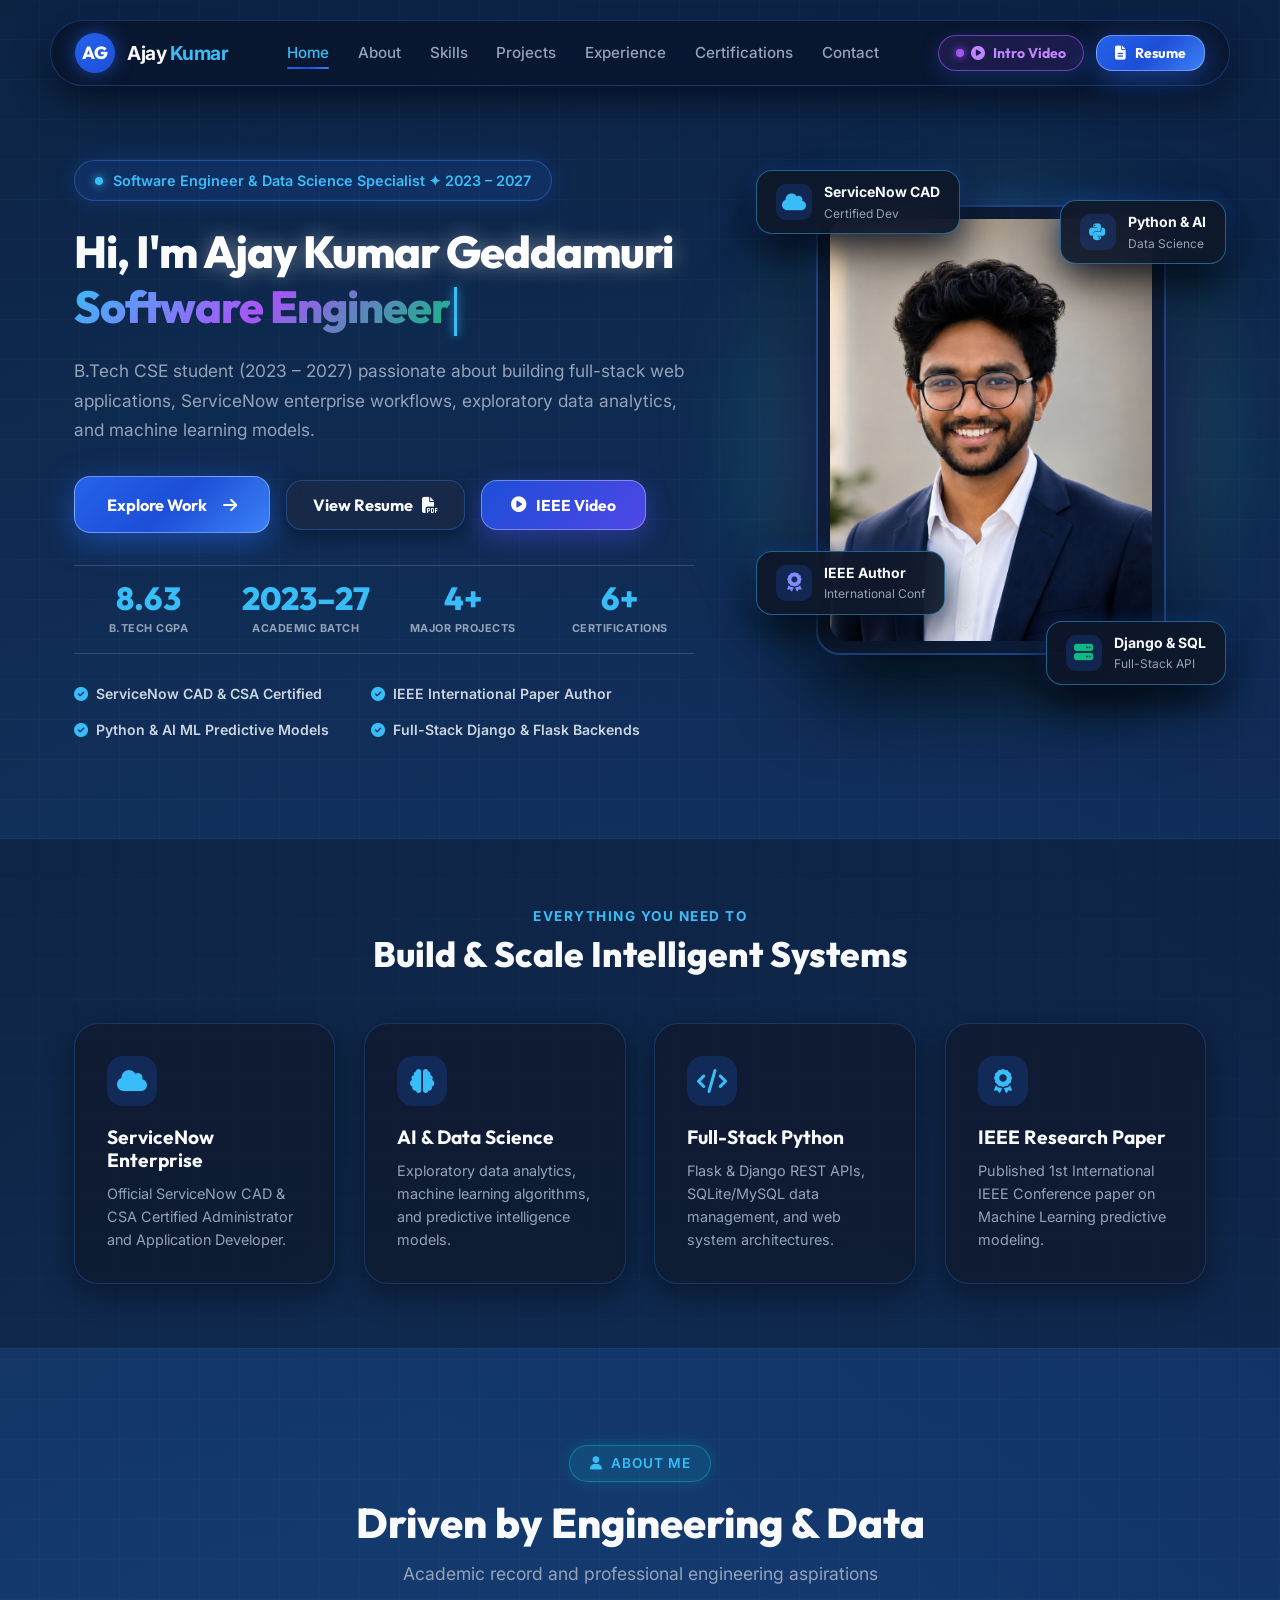
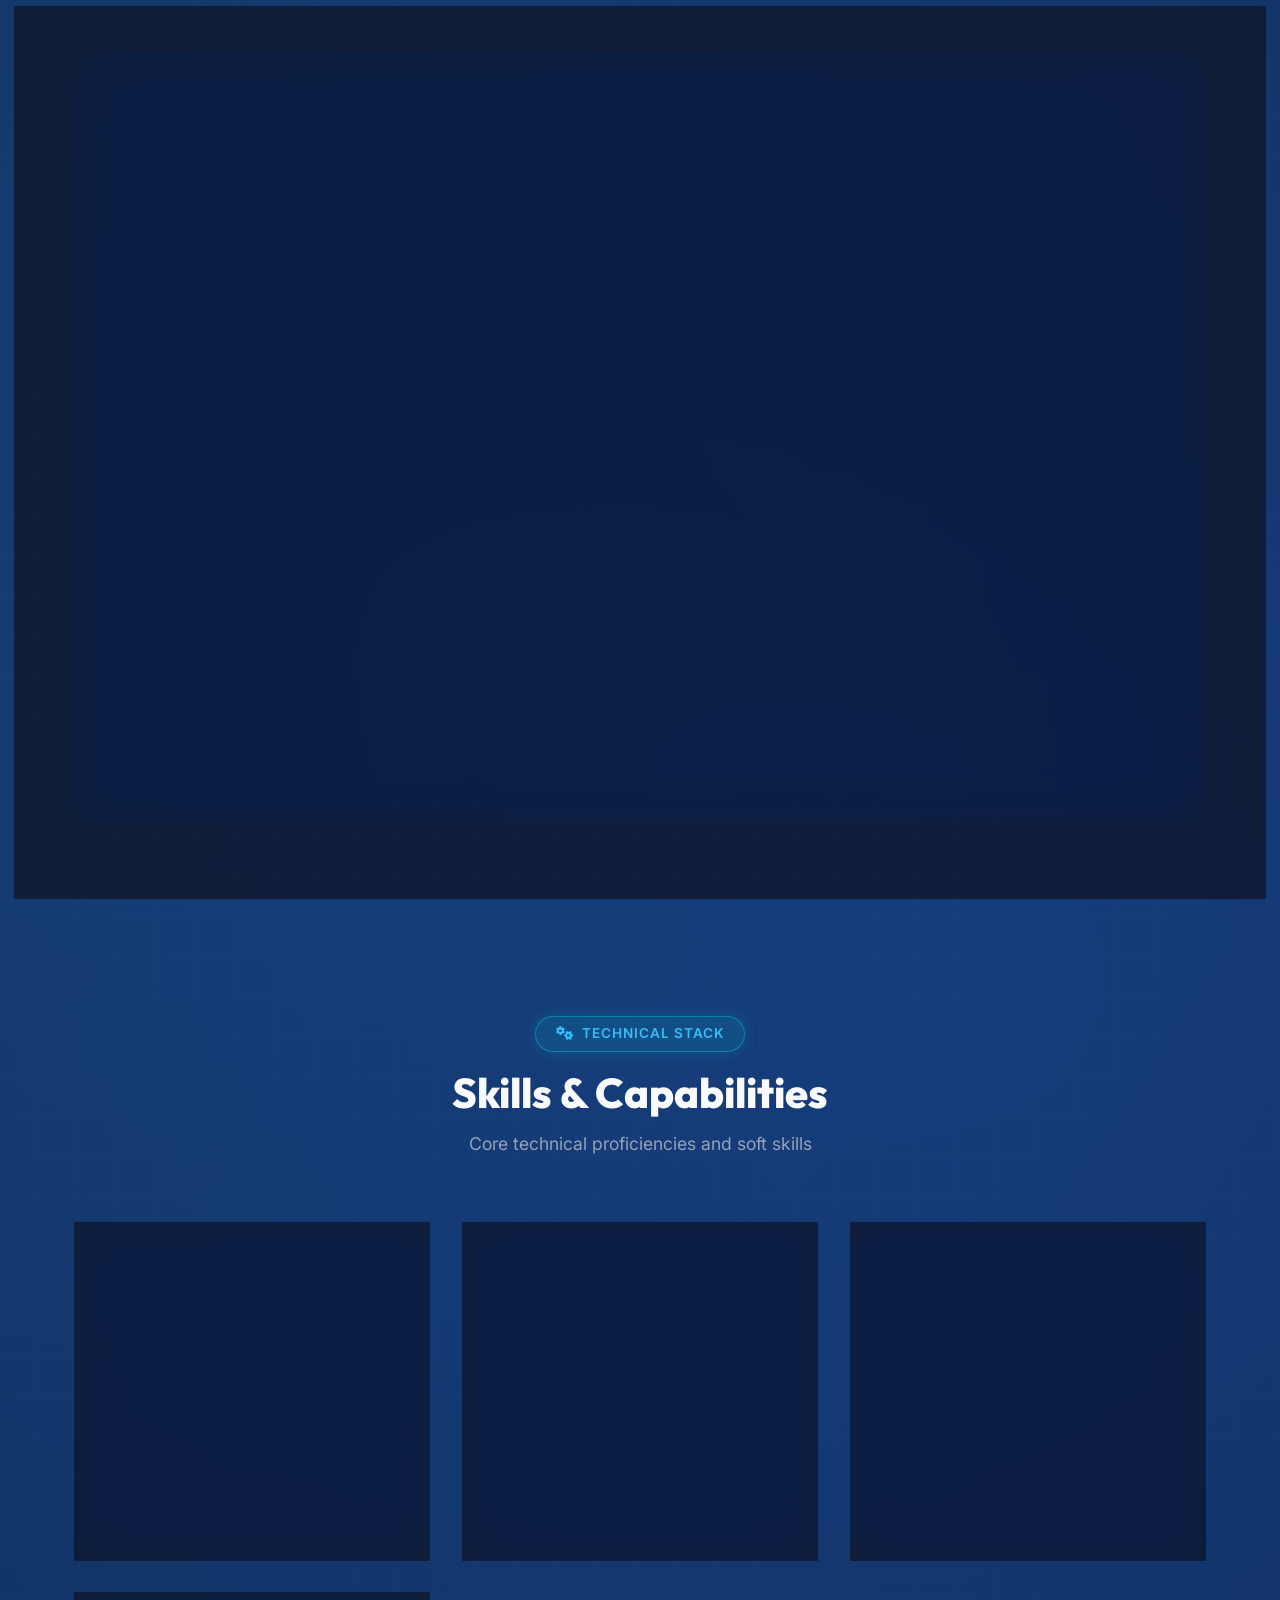
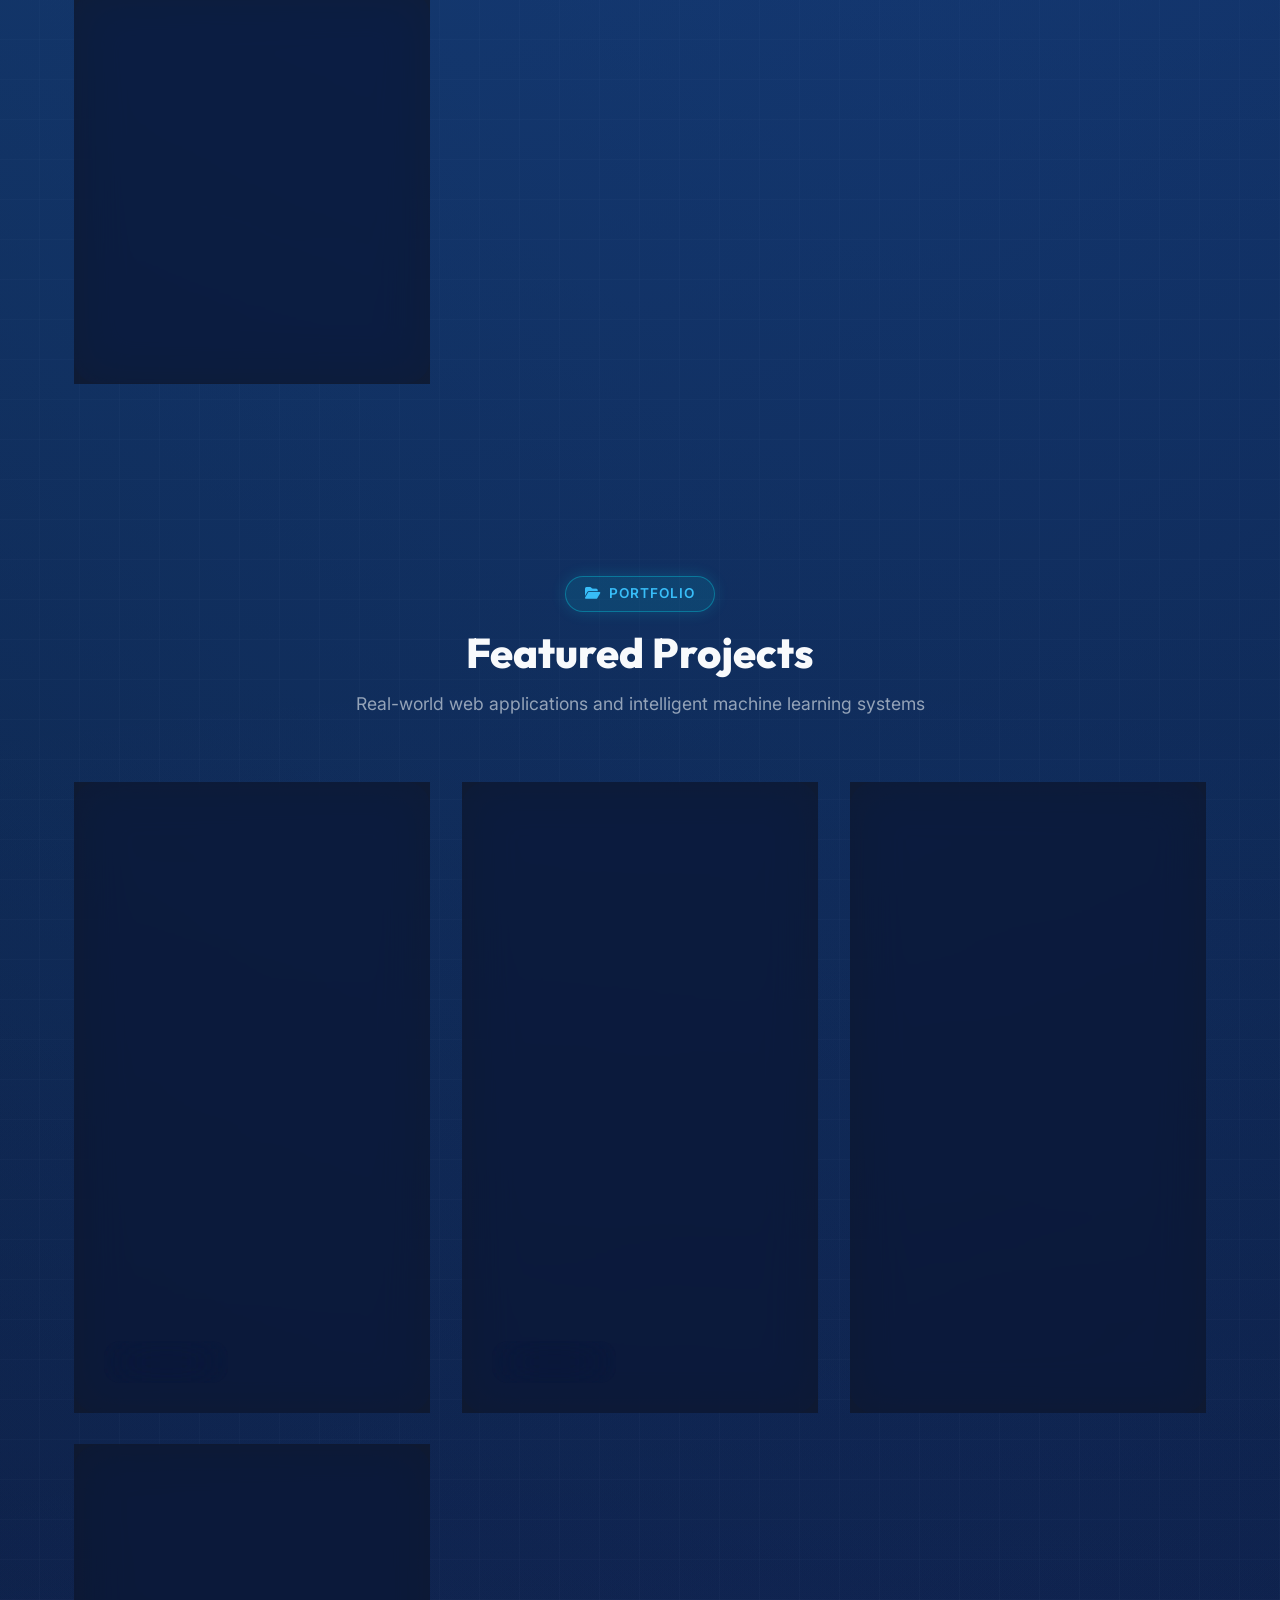
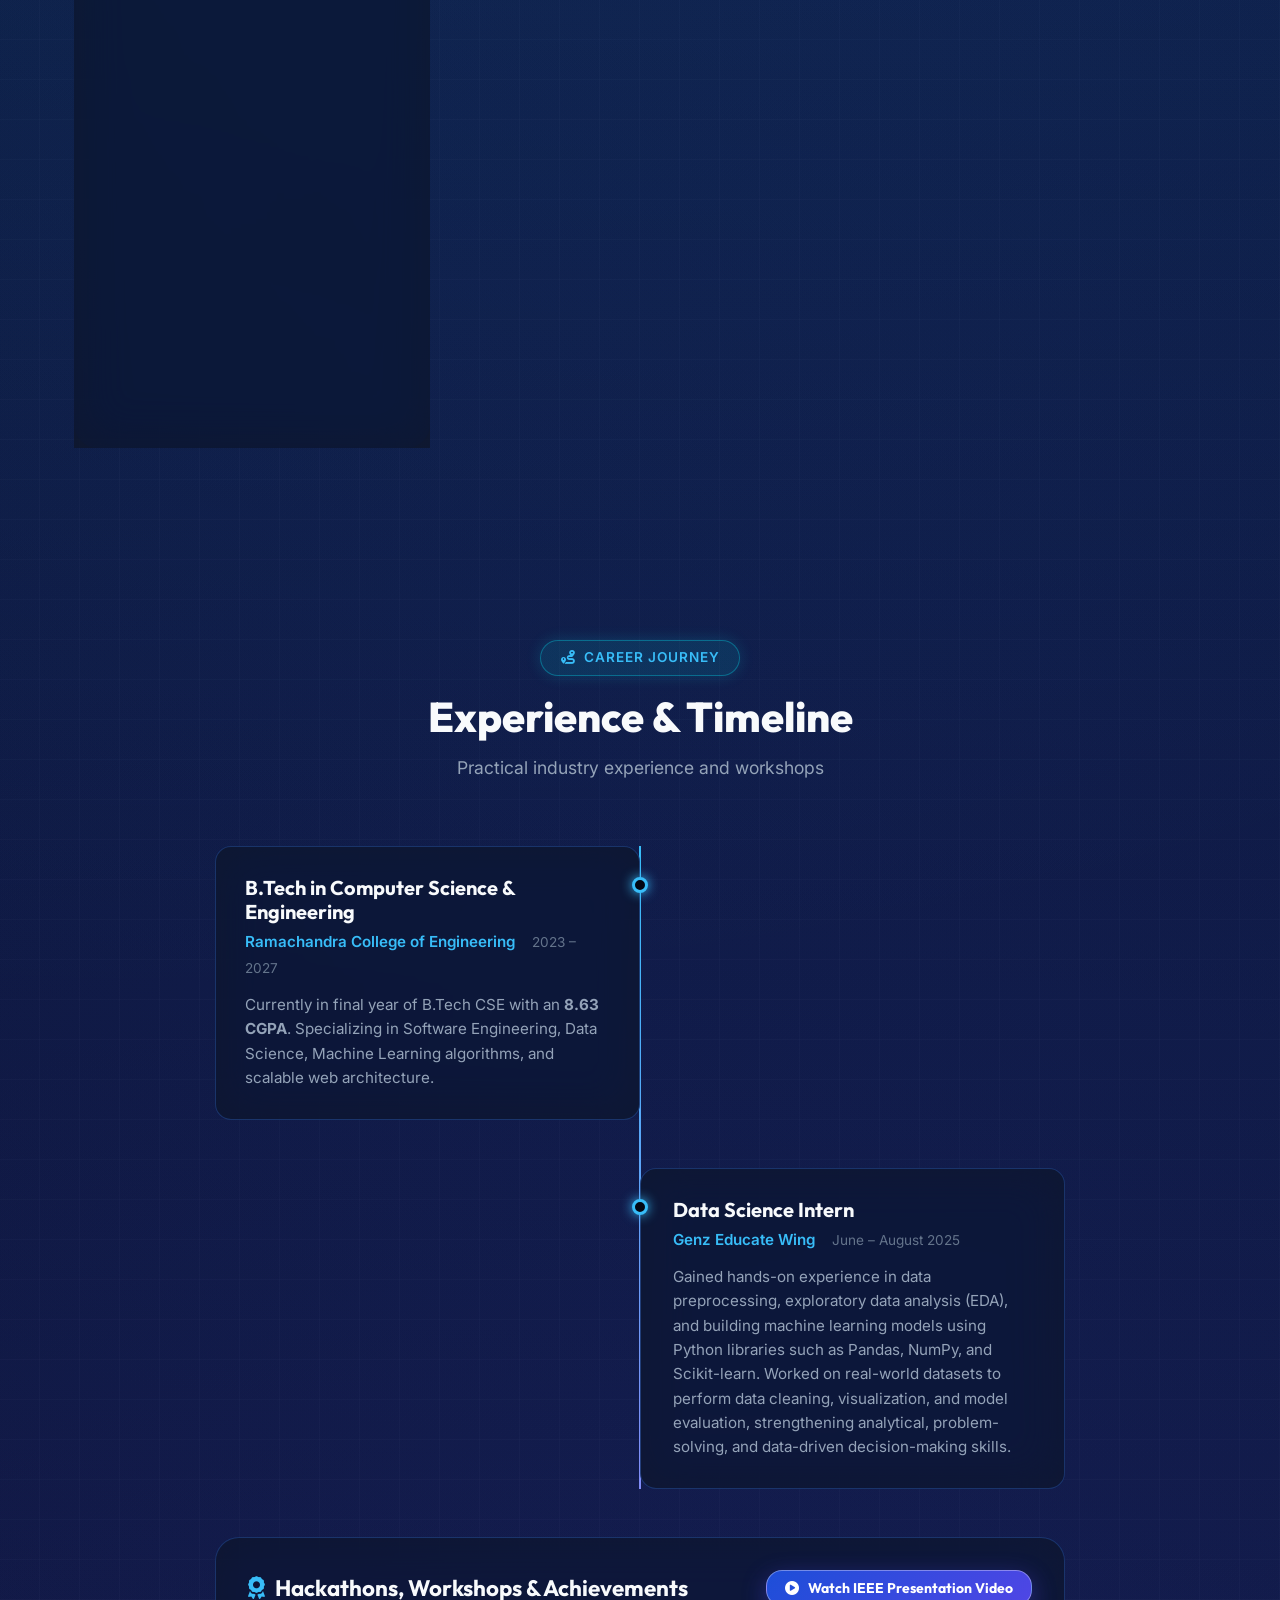
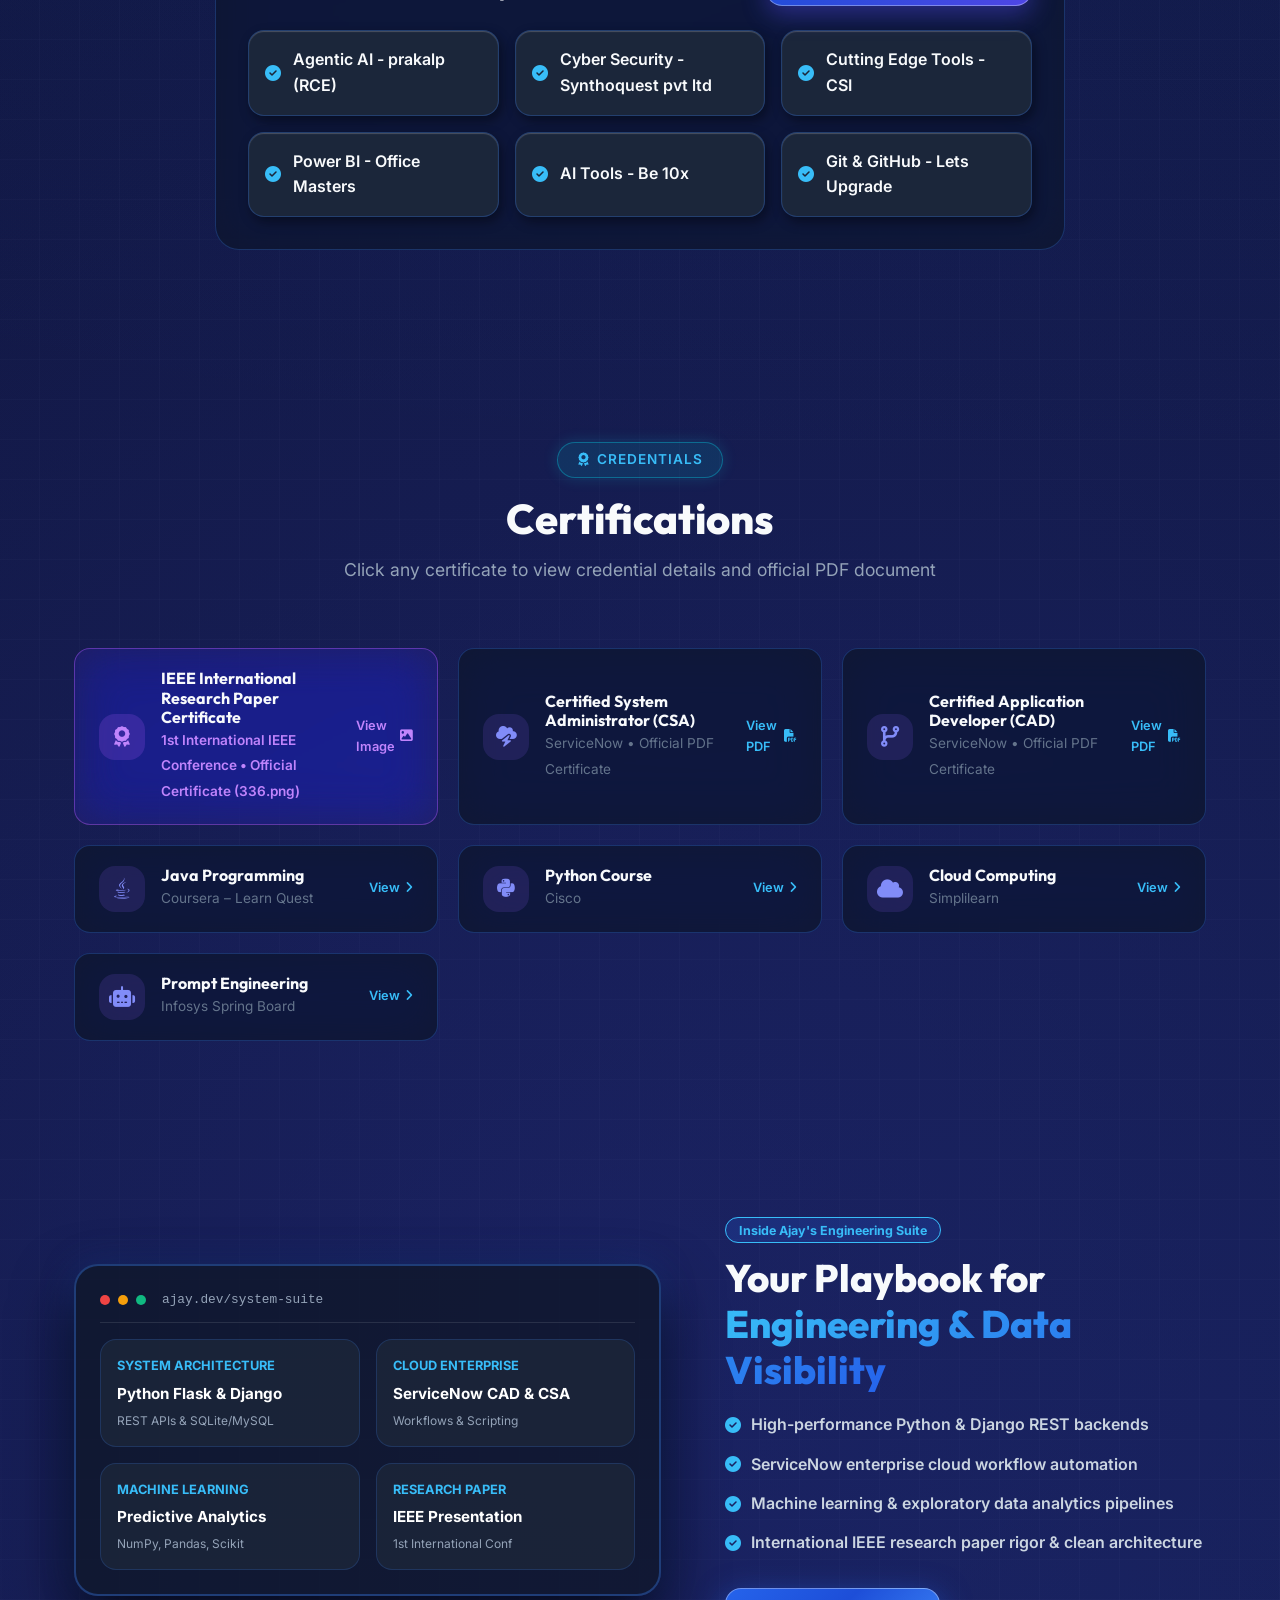
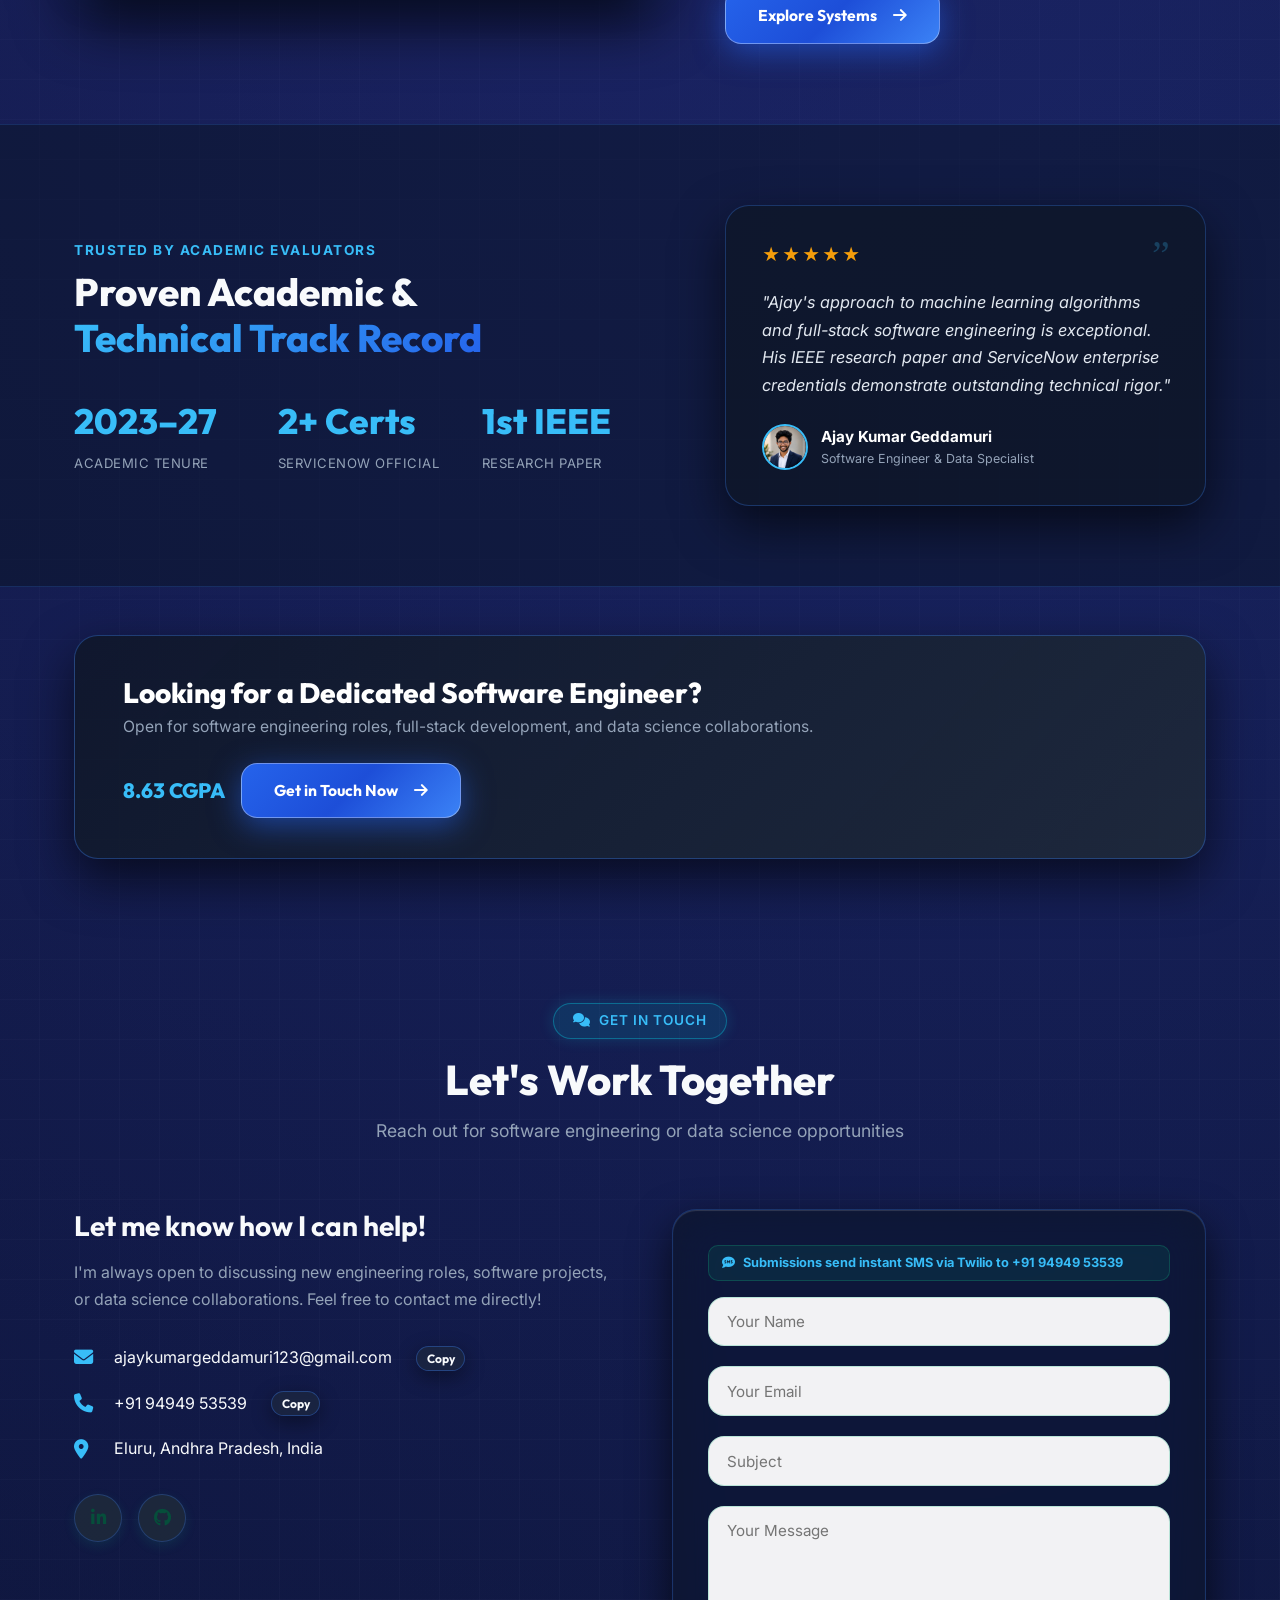
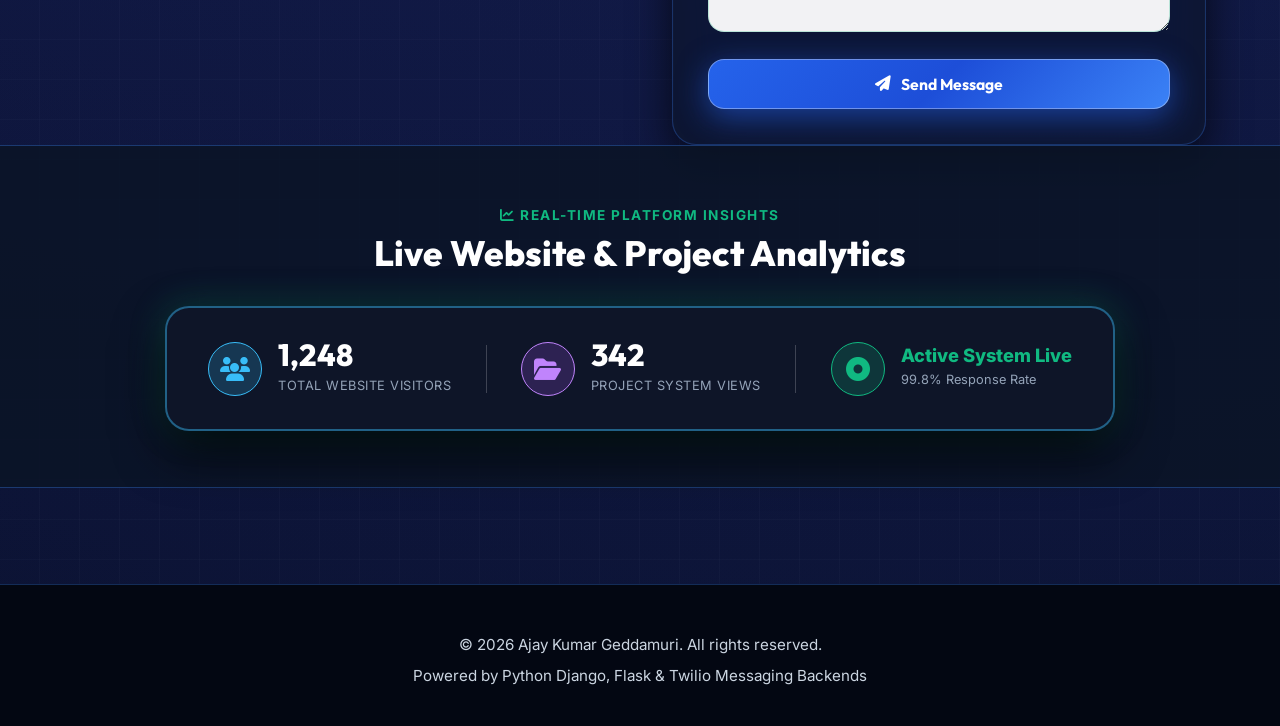
==== commit f21ba8c9: "Link updated resume (Ajay_Resume.png) and IEEE Conference Certificate (336.png) with interactive mod" ====
--- a/templates/index.html
+++ b/templates/index.html
@@ -585,6 +585,15 @@
                 </div>
 
                 <div class="certs-grid-container">
+                    <div class="cert-card-clickable" onclick="openCertModal('ieee_conference')" style="border: 1px solid rgba(168, 85, 247, 0.45); background: rgba(168, 85, 247, 0.08);">
+                        <div class="cert-badge-icon" style="background: rgba(168, 85, 247, 0.2); color: #c084fc;"><i class="fa-solid fa-award"></i></div>
+                        <div>
+                            <h4 style="font-size: 1rem; color: var(--text-main);">IEEE International Research Paper Certificate</h4>
+                            <span style="font-size: 0.85rem; color: #c084fc; font-weight: 600;">1st International IEEE Conference • Official Certificate (336.png)</span>
+                        </div>
+                        <div class="cert-view-badge" style="border-color: rgba(168, 85, 247, 0.5); color: #c084fc;">View Image <i class="fa-solid fa-image"></i></div>
+                    </div>
+
                     <div class="cert-card-clickable" onclick="openCertModal('servicenow_sysadmin')">
                         <div class="cert-badge-icon"><i class="fa-solid fa-cloud-bolt"></i></div>
                         <div>
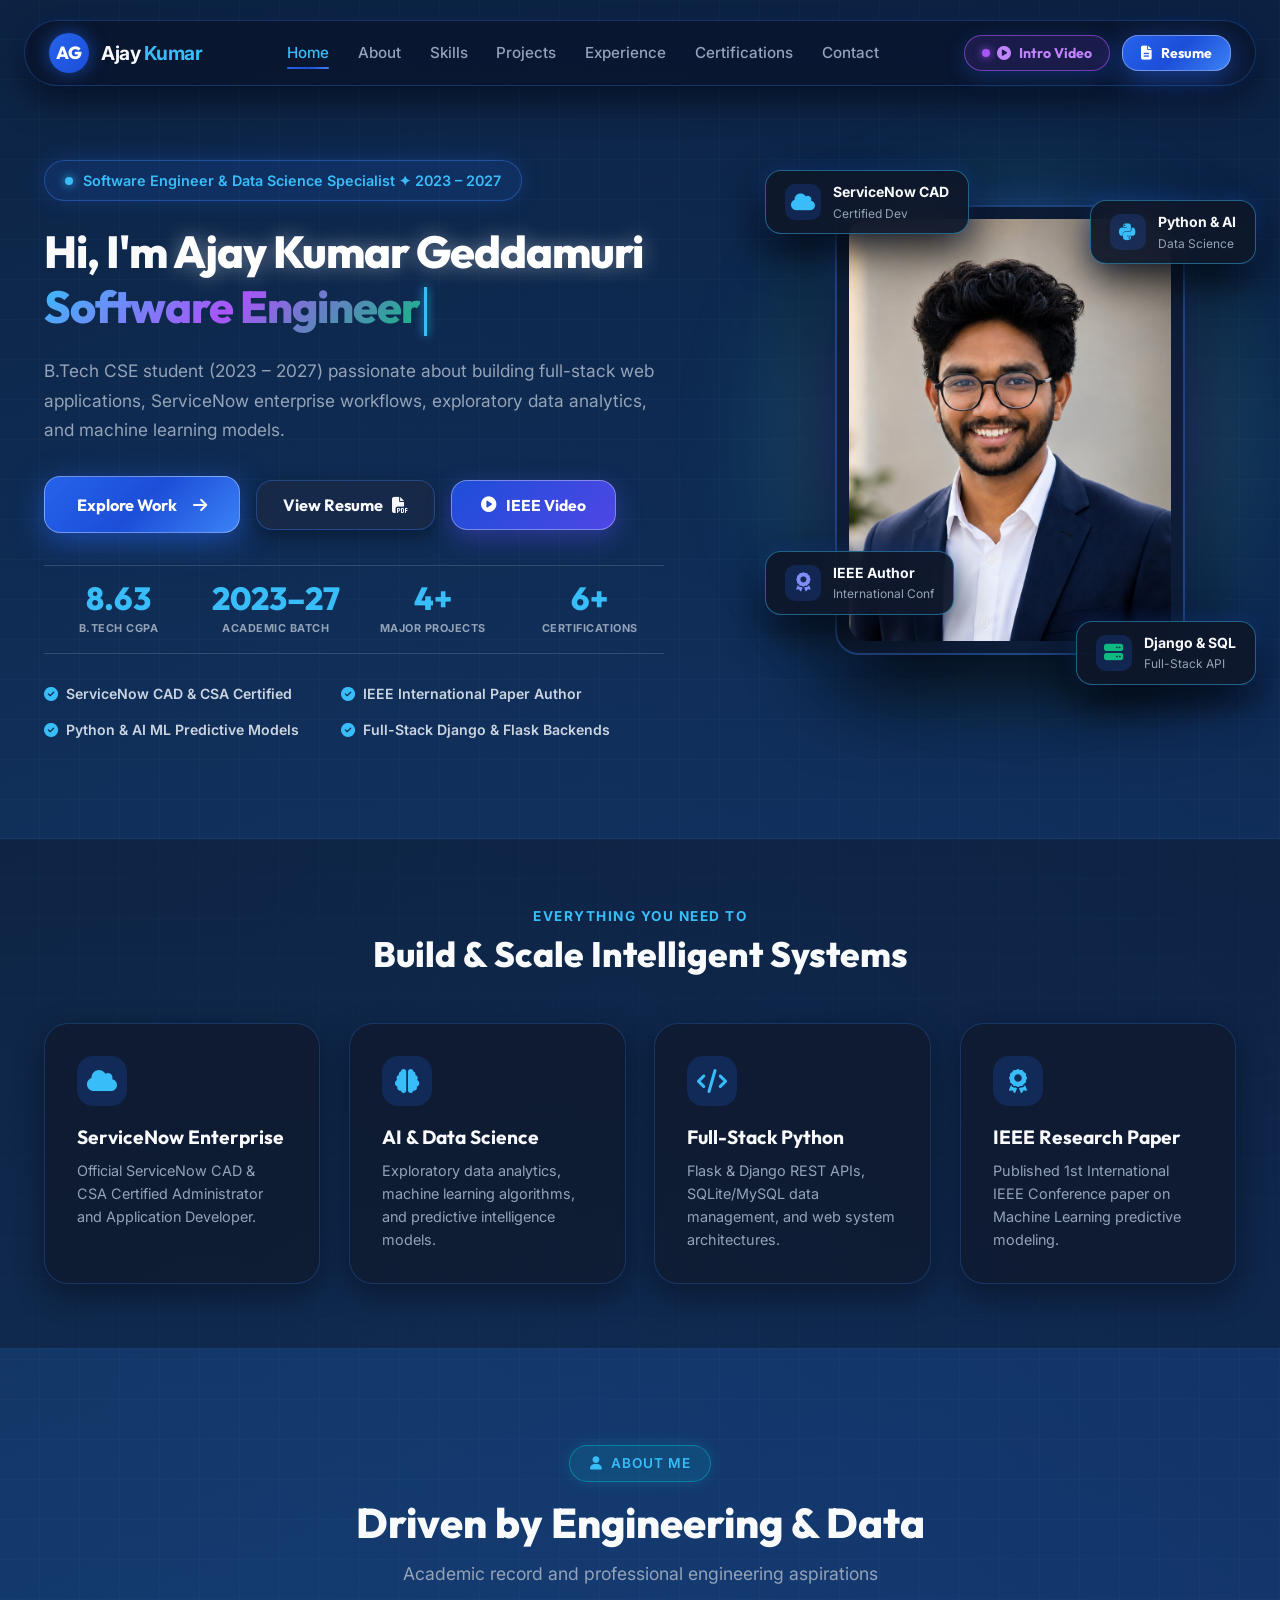
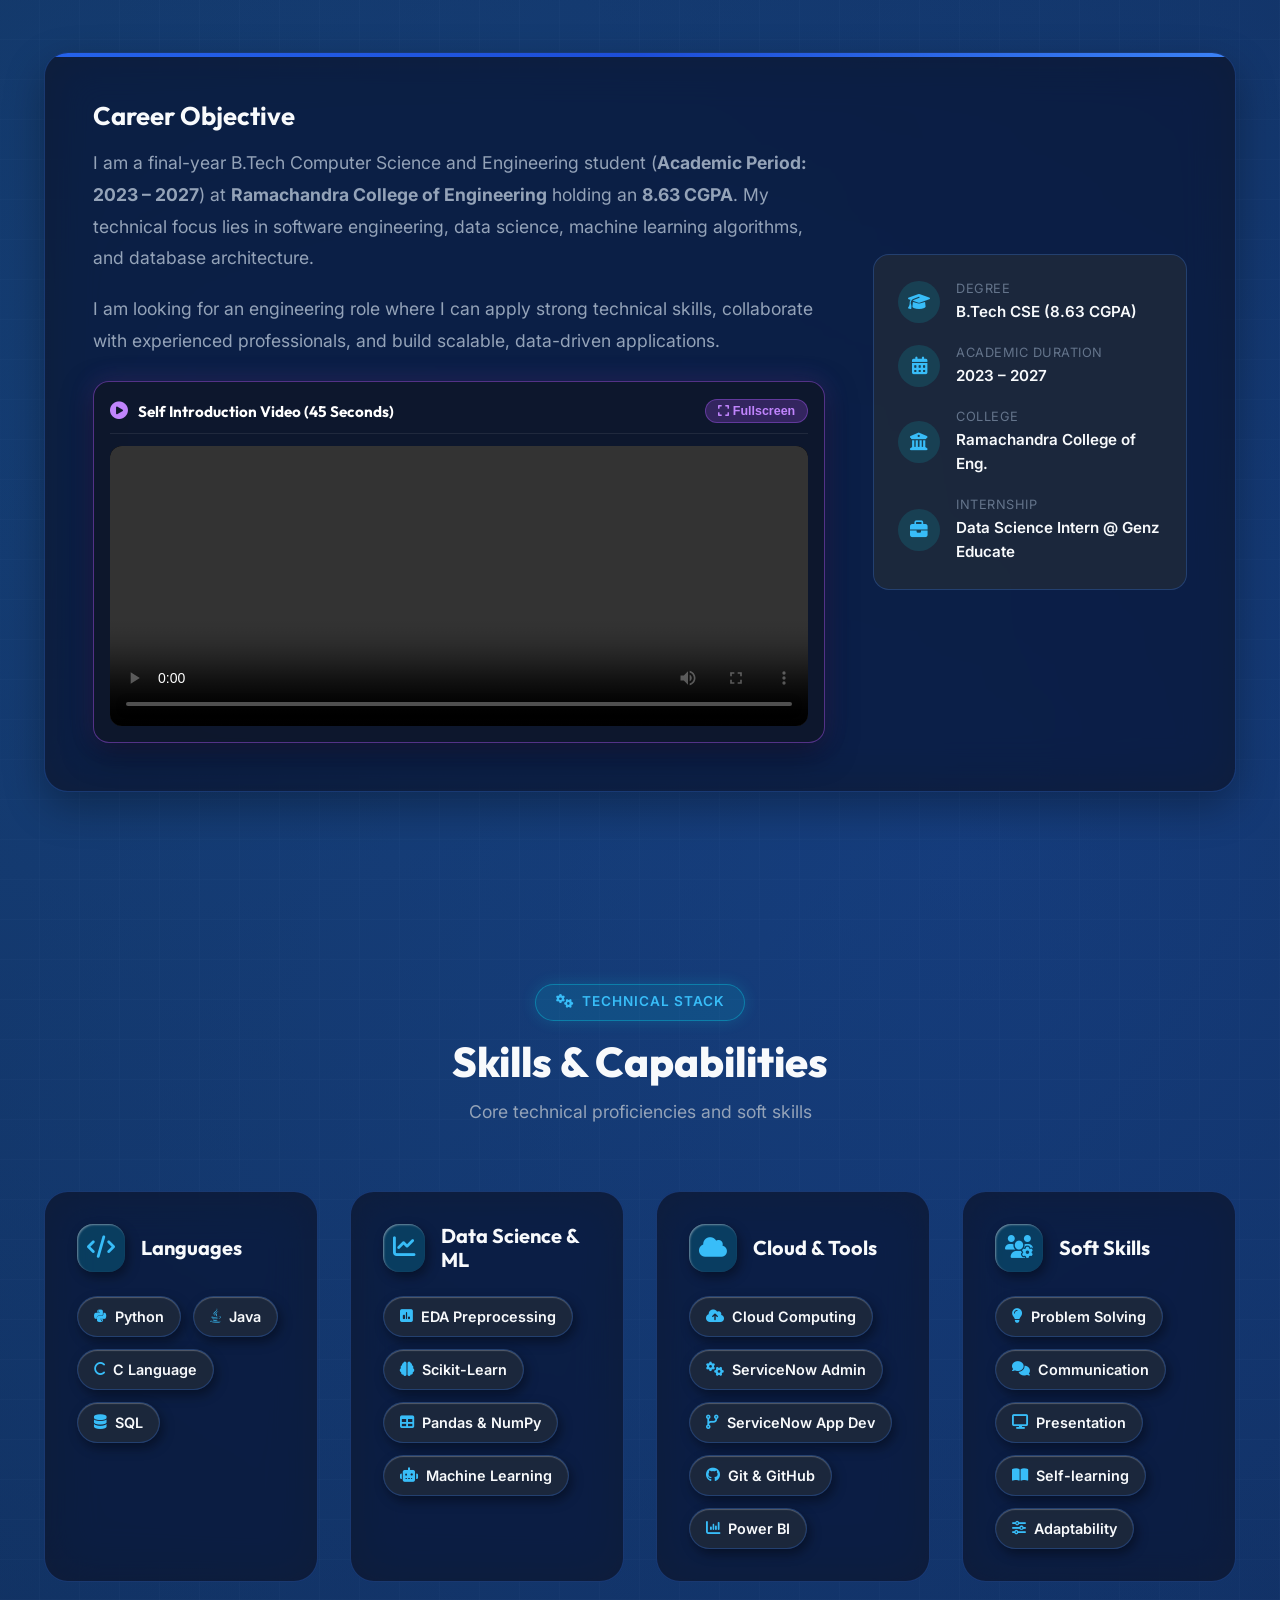
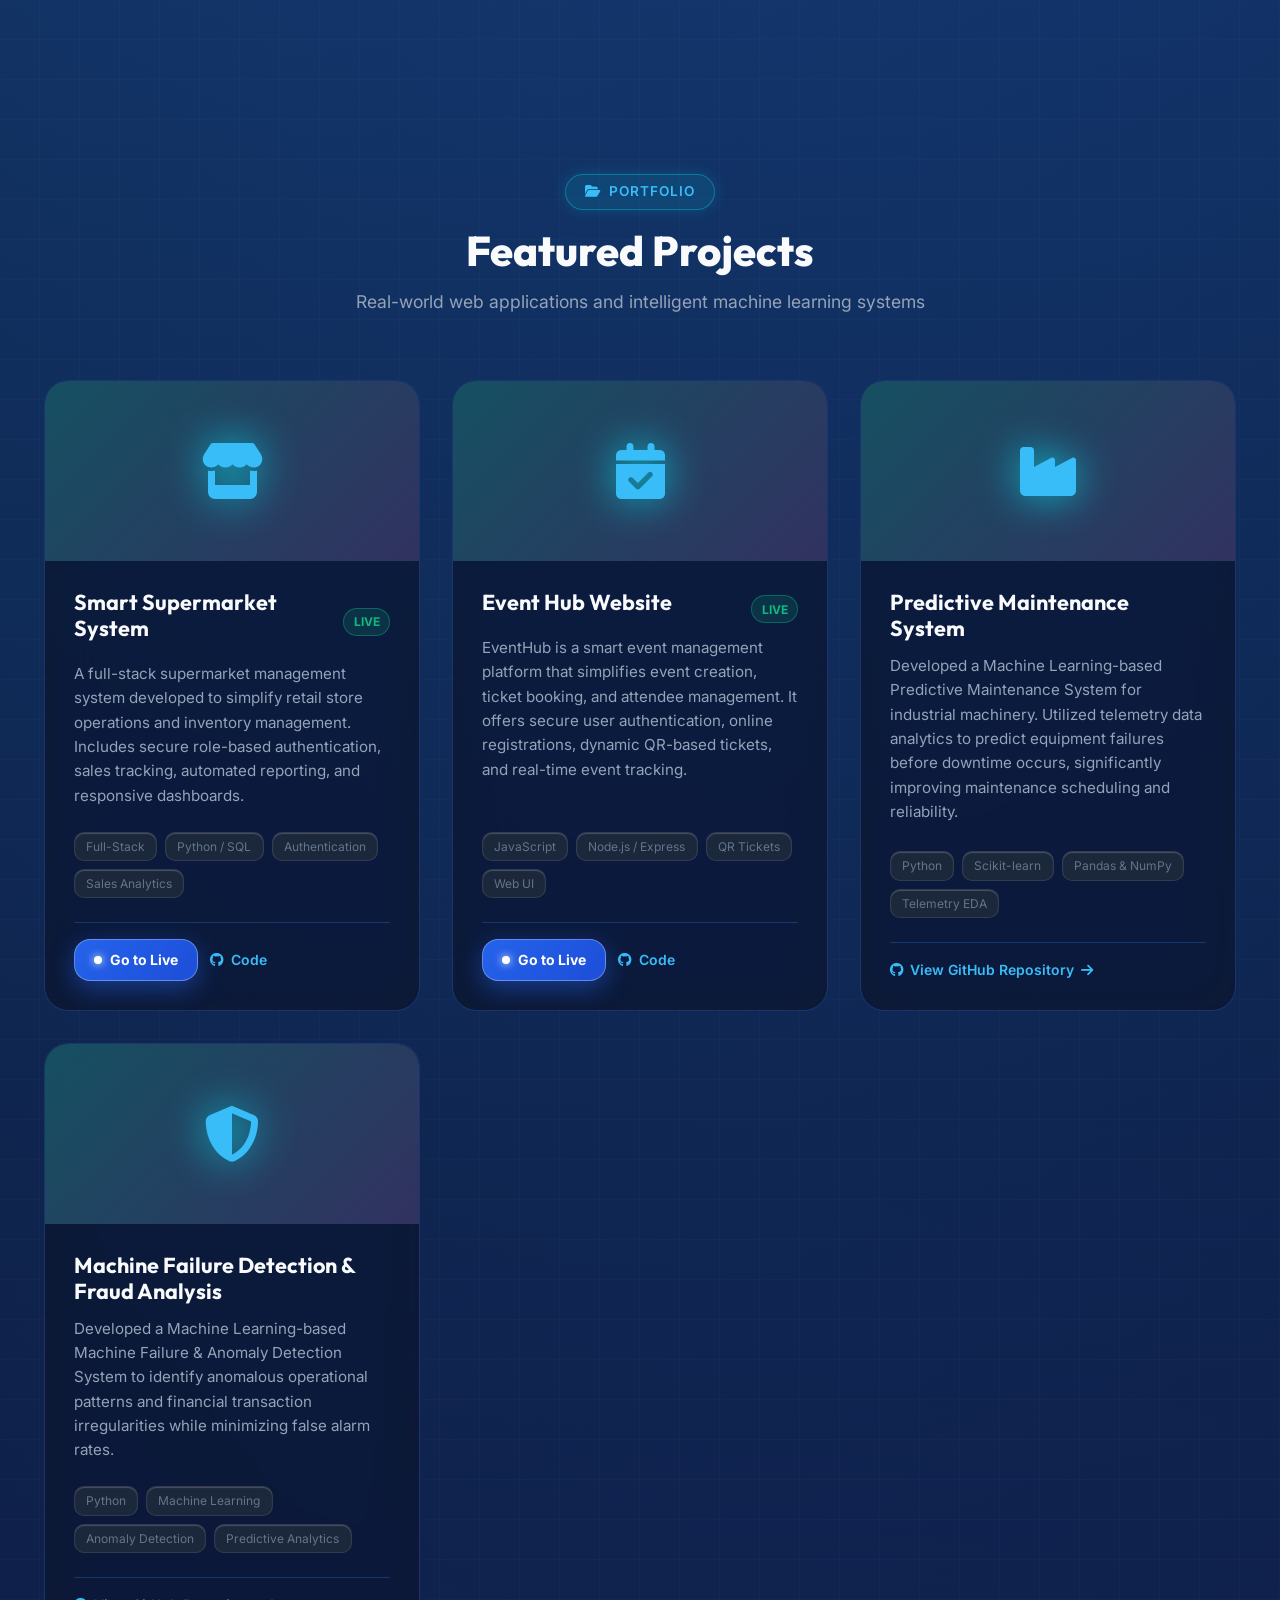
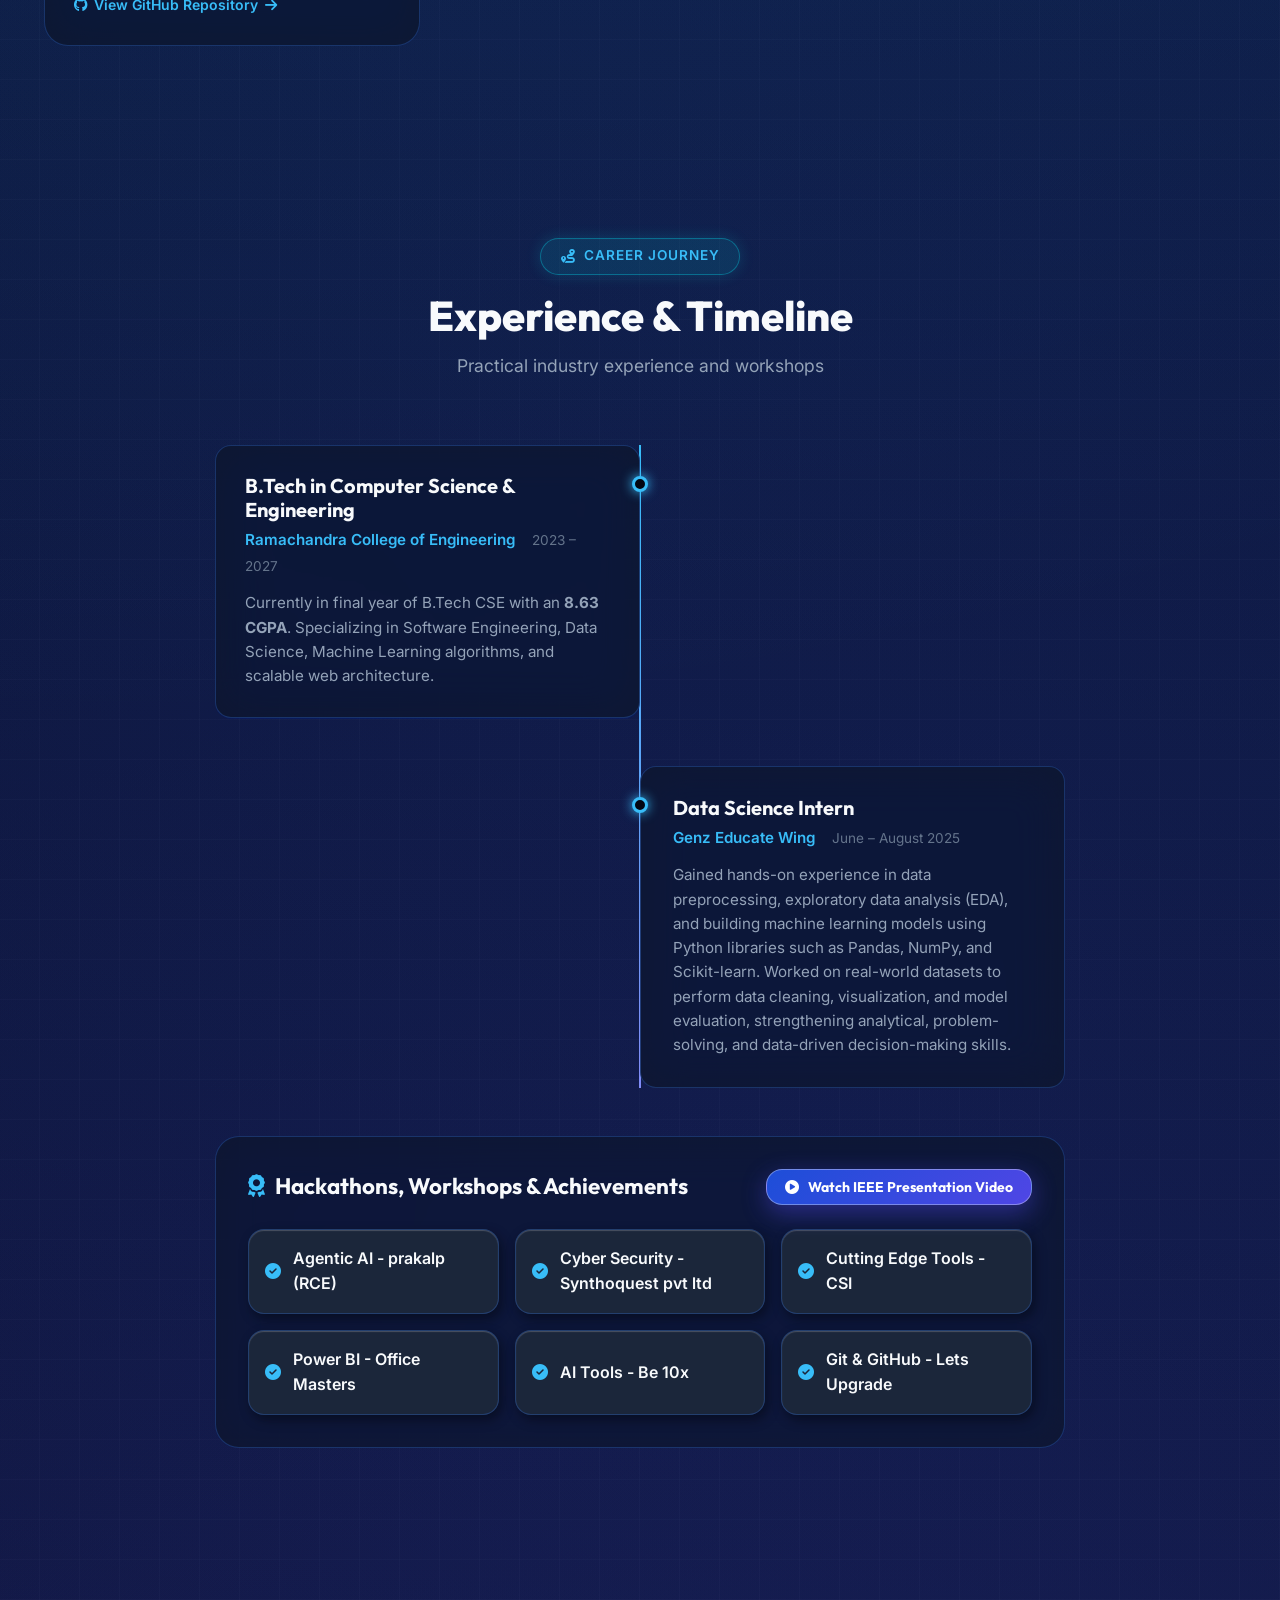
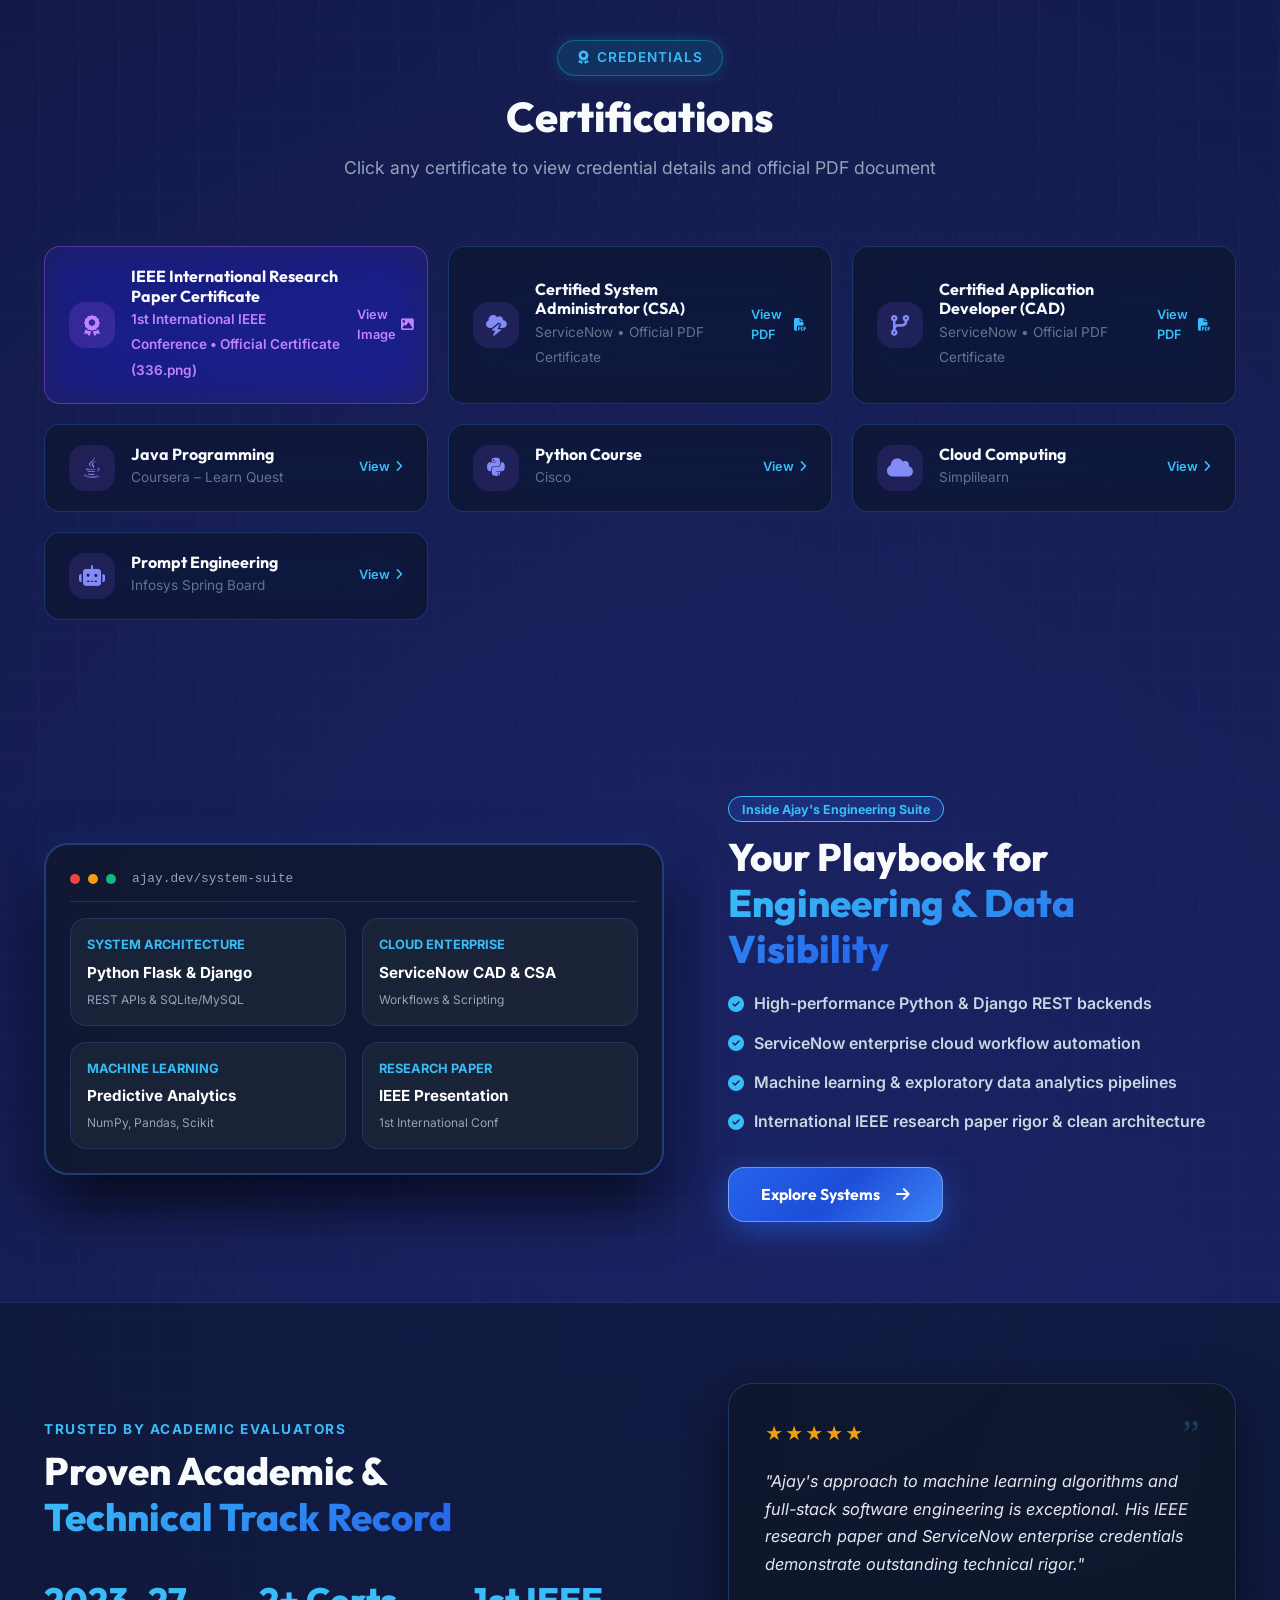
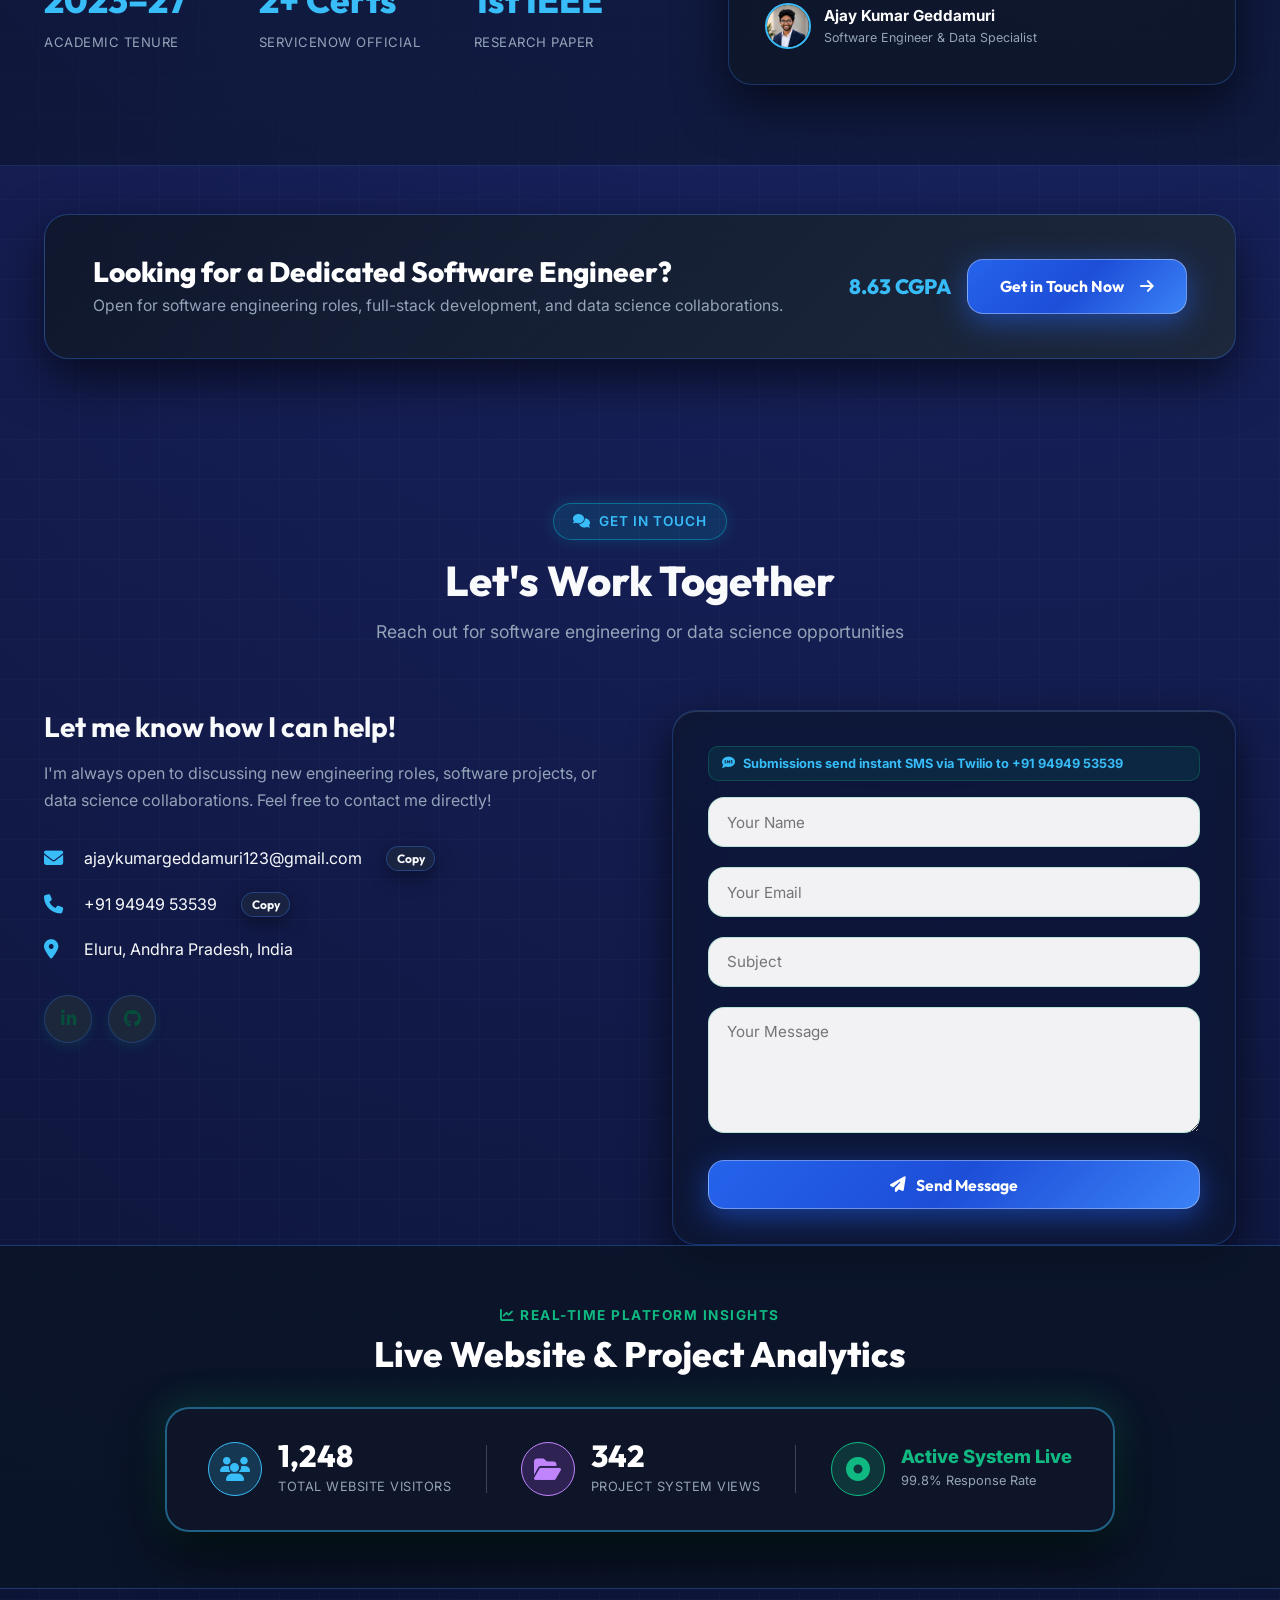
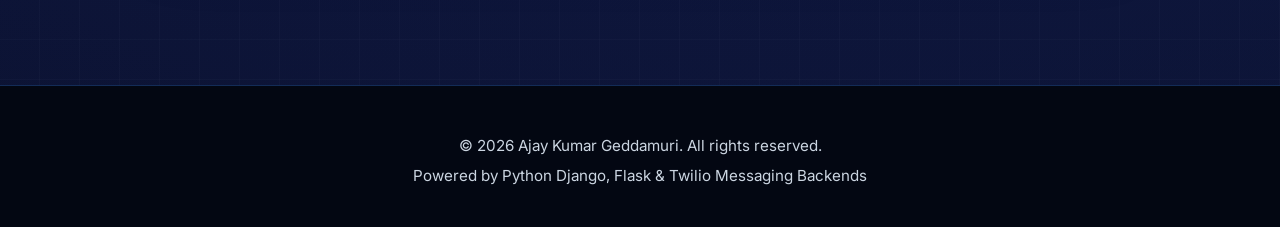
==== commit d7eb7224: "resume path updated" ====
--- a/templates/index.html
+++ b/templates/index.html
@@ -913,17 +913,24 @@
                     <span style="font-size: 0.85rem; color: var(--cyan-electric); font-weight: 600;">Software Engineer & Data Science Specialist</span>
                 </div>
                 <div style="display: flex; gap: 0.5rem; flex-wrap: wrap;">
-                    <a href="/static/assets/resume.png" target="_blank" rel="noopener noreferrer" class="btn btn-secondary btn-sm">
-                        <i class="fa-solid fa-expand"></i> Open Full Image
+                    <a href="/static/assets/Ajay Kumar Geddamuri.pdf" target="_blank" rel="noopener noreferrer" class="btn btn-secondary btn-sm">
+                        <i class="fa-solid fa-arrow-up-right-from-square"></i> Open PDF
                     </a>
-                    <a href="/static/assets/resume.png" download="Ajay_Kumar_Geddamuri_Resume.png" class="btn btn-primary btn-sm">
+                    <a href="/static/assets/Ajay Kumar Geddamuri.pdf" download="Ajay Kumar Geddamuri.pdf" class="btn btn-primary btn-sm">
                         <i class="fa-solid fa-download"></i> Download Resume
                     </a>
                 </div>
             </div>
 
-            <div style="background: #000; border-radius: var(--radius-md); overflow: hidden; border: 1px solid var(--border-glass); margin-bottom: 1rem; max-height: 600px; overflow-y: auto;">
-                <img src="/static/assets/resume.png" alt="Ajay Kumar Geddamuri Resume" style="width: 100%; display: block; object-fit: contain;">
+            <div style="background: #0f172a; border-radius: var(--radius-md); overflow: hidden; border: 1px solid var(--border-glass); margin-bottom: 1rem; height: 620px;">
+                <iframe src="/static/assets/Ajay Kumar Geddamuri.pdf" style="width: 100%; height: 100%; border: none; display: block;" title="Ajay Kumar Geddamuri Resume">
+                    <div style="padding: 2.5rem; text-align: center; color: var(--text-muted);">
+                        <p style="margin-bottom: 1rem; font-size: 1rem;">Your browser does not support inline PDF viewing.</p>
+                        <a href="/static/assets/Ajay Kumar Geddamuri.pdf" target="_blank" rel="noopener noreferrer" class="btn btn-primary btn-sm" style="display: inline-flex; align-items: center; gap: 0.5rem;">
+                            <i class="fa-solid fa-file-pdf"></i> View / Download Resume PDF
+                        </a>
+                    </div>
+                </iframe>
             </div>
         </div>
     </div>
--- a/static/styles.css
+++ b/static/styles.css
@@ -1503,3 +1503,777 @@
     gap: 2.5rem;
   }
 }
+
+
+/* ==========================================================================
+   12. RESPONSIVE LAYER  (320px -> 1440px+)
+   --------------------------------------------------------------------------
+   Append-only: nothing above this line was changed.
+   Breakpoints (desktop-first, smaller blocks override larger ones):
+     >=1280  wide desktop      <=1100 hamburger nav     <=1024 small laptop
+     <=900   stacked 2-col     <=868  hero stacks       <=768  tablet
+     <=600   large phone       <=560  hide header intro <=480  phone
+     <=400   small phone       320    smallest supported
+   Rules that use !important exist only to beat inline style="" attributes
+   in templates/index.html.
+   ========================================================================== */
+
+/* --------------------------------------------------------------------------
+   12.0 SAFETY NETS (all sizes)
+   -------------------------------------------------------------------------- */
+html {
+  -webkit-text-size-adjust: 100%;
+  text-size-adjust: 100%;
+}
+
+img, video, svg {
+  max-width: 100%;
+}
+
+/* Anchor targets stay visible below the fixed floating navbar */
+section[id] {
+  scroll-margin-top: 6rem;
+}
+
+/* Grid columns can never be wider than the screen (fixes 340px / 300px mins on 320px phones) */
+.skills-grid {
+  grid-template-columns: repeat(auto-fit, minmax(min(100%, 270px), 1fr));
+}
+
+.projects-grid {
+  grid-template-columns: repeat(auto-fit, minmax(min(100%, 340px), 1fr));
+}
+
+.certs-grid-container {
+  grid-template-columns: repeat(auto-fit, minmax(min(100%, 300px), 1fr));
+}
+
+.workshops-grid-items {
+  grid-template-columns: repeat(auto-fit, minmax(min(100%, 240px), 1fr));
+}
+
+main div[style*="minmax(240px, 1fr)"] {
+  grid-template-columns: repeat(auto-fit, minmax(min(100%, 240px), 1fr)) !important;
+}
+
+/* Flex children may shrink instead of overflowing */
+.project-content,
+.timeline-content,
+.cert-card-clickable > div,
+.info-row > div {
+  min-width: 0;
+}
+
+/* --------------------------------------------------------------------------
+   12.1 WIDE DESKTOP  (>= 1280px)
+   -------------------------------------------------------------------------- */
+@media (min-width: 1280px) {
+  .container {
+    max-width: 1240px;
+  }
+
+  .header-navbar {
+    max-width: 1240px;
+  }
+}
+
+/* --------------------------------------------------------------------------
+   12.2 COMPACT DESKTOP NAV  (1101px - 1279px)
+   -------------------------------------------------------------------------- */
+@media (min-width: 1101px) and (max-width: 1279px) {
+  .nav-menu {
+    gap: 1.1rem;
+  }
+
+  .nav-link {
+    font-size: 0.9rem;
+  }
+}
+
+/* --------------------------------------------------------------------------
+   12.3 HAMBURGER NAVIGATION  (<= 1100px)
+   The 7 links + 2 buttons no longer fit on one line below ~1100px.
+   -------------------------------------------------------------------------- */
+@media (max-width: 1100px) {
+  .hamburger {
+    display: inline-flex;
+    align-items: center;
+    justify-content: center;
+    width: 44px;
+    height: 44px;
+    flex-shrink: 0;
+    color: var(--text-main);
+    background: rgba(37, 99, 235, 0.14);
+    border: 1px solid var(--border-glass);
+    border-radius: var(--radius-full);
+    font-size: 1.25rem;
+    transition: var(--transition-smooth);
+  }
+
+  .hamburger:hover {
+    border-color: var(--cyan-electric);
+    color: var(--cyan-electric);
+  }
+
+  /* Dropdown panel: hidden by default, shown with .active (toggled by script.js) */
+  .nav-menu {
+    position: absolute;
+    top: calc(100% + 0.75rem);
+    left: 0;
+    right: 0;
+    width: auto;
+    flex-direction: column;
+    align-items: stretch;
+    gap: 0.25rem;
+    padding: 1rem;
+    text-align: center;
+    background: #0b1426;
+    border: 1px solid var(--border-glass);
+    border-radius: var(--radius-lg);
+    box-shadow: 0 20px 45px rgba(0, 0, 0, 0.7), 0 0 25px rgba(37, 99, 235, 0.2);
+    backdrop-filter: none;
+    -webkit-backdrop-filter: none;
+    max-height: calc(100vh - 7rem);
+    overflow-y: auto;
+    opacity: 0;
+    visibility: hidden;
+    pointer-events: none;
+    transform: translateY(-10px);
+    transition: opacity 0.25s ease, transform 0.25s ease, visibility 0.25s;
+  }
+
+  .nav-menu.active {
+    left: 0;
+    right: 0;
+    opacity: 1;
+    visibility: visible;
+    pointer-events: auto;
+    transform: translateY(0);
+  }
+
+  .nav-menu li {
+    width: 100%;
+  }
+
+  .nav-link {
+    display: block;
+    padding: 0.85rem 1rem;
+    border-radius: var(--radius-md);
+    font-size: 1rem;
+  }
+
+  .nav-link::after {
+    display: none;
+  }
+
+  .nav-link:hover,
+  .nav-link.active {
+    background: rgba(37, 99, 235, 0.18);
+  }
+}
+
+/* --------------------------------------------------------------------------
+   12.4 SMALL LAPTOP / LARGE TABLET LANDSCAPE  (<= 1024px)
+   Hero stays 2-column here, so shrink the portrait and spacing.
+   -------------------------------------------------------------------------- */
+@media (max-width: 1024px) {
+  .hero-grid {
+    gap: 2.5rem;
+  }
+
+  .hero-title {
+    font-size: 2.4rem !important;
+  }
+
+  .hero-image-wrapper {
+    min-height: 480px;
+    padding: 20px 24px;
+  }
+
+  .avatar-glass-card {
+    width: 300px;
+    height: 390px;
+  }
+
+  .hero-portrait-aura {
+    width: 400px;
+    height: 400px;
+  }
+
+  /* 4 hero stats share a narrow column here: keep "2023-27" on one line */
+  .hero-content > div[style*="repeat(4, 1fr)"] > div > div:first-child {
+    font-size: 1.6rem !important;
+    white-space: nowrap;
+  }
+}
+
+/* --------------------------------------------------------------------------
+   12.5 STACK INLINE 2-COLUMN SECTIONS  (<= 900px)
+   Laptop-mockup section and the trust/testimonial section.
+   -------------------------------------------------------------------------- */
+@media (max-width: 900px) {
+  main div[style*="grid-template-columns: 1.1fr 0.9fr"] {
+    grid-template-columns: 1fr !important;
+    gap: 2.5rem !important;
+  }
+}
+
+/* --------------------------------------------------------------------------
+   12.6 HERO STACKS  (<= 868px) - matches the existing breakpoint above
+   -------------------------------------------------------------------------- */
+@media (max-width: 868px) {
+  .hero {
+    min-height: auto;
+    padding-top: 7.5rem;
+    padding-bottom: 4rem;
+  }
+
+  .hero-grid {
+    gap: 3rem;
+  }
+
+  .hero-title {
+    font-size: clamp(1.7rem, 6.4vw, 2.5rem) !important;
+  }
+
+  /* Reserve two lines for the typewriter so the layout does not jump while typing */
+  .hero-title > span[style*="display: block"] {
+    min-height: 2.45em;
+  }
+
+  .hero-description {
+    margin-left: auto;
+    margin-right: auto;
+  }
+
+  .hero-content > div[style*="repeat(4, 1fr)"],
+  .hero-content > div[style*="repeat(2, 1fr)"] {
+    margin-left: auto !important;
+    margin-right: auto !important;
+  }
+
+  /* Keep the floating badges close to the portrait instead of at the screen edges */
+  .hero-image-wrapper {
+    min-height: 0;
+    width: 100%;
+    max-width: 460px;
+    margin: 0 auto;
+  }
+}
+
+/* --------------------------------------------------------------------------
+   12.7 TABLET  (<= 768px)
+   -------------------------------------------------------------------------- */
+@media (max-width: 768px) {
+  /* Section rhythm (also beats inline padding on the unnamed sections) */
+  section:not(.hero) {
+    padding-top: 3.5rem !important;
+    padding-bottom: 3.5rem !important;
+  }
+
+  .section-header {
+    margin-bottom: 2.5rem;
+  }
+
+  .section-title {
+    font-size: 2rem;
+  }
+
+  .section-subtitle {
+    font-size: 1rem;
+  }
+
+  .section-tag {
+    font-size: 0.75rem;
+    padding: 0.35rem 0.9rem;
+  }
+
+  main h2[style] {
+    font-size: clamp(1.6rem, 5.5vw, 2.2rem) !important;
+  }
+
+  /* Floating navbar */
+  .header-navbar {
+    top: 0.75rem;
+    width: calc(100% - 1.5rem);
+    padding: 0.55rem 1rem;
+  }
+
+  /* About */
+  .about-glass-box {
+    padding: 2rem 1.5rem;
+  }
+
+  .about-content-grid {
+    gap: 2rem;
+  }
+
+  .about-text {
+    font-size: 1rem;
+    line-height: 1.75;
+  }
+
+  main .about-text div[style*="justify-content: space-between; margin-bottom: 0.75rem"] {
+    flex-wrap: wrap;
+    gap: 0.5rem;
+  }
+
+  /* Skills / projects */
+  .skills-grid {
+    gap: 1.25rem;
+  }
+
+  .projects-grid {
+    gap: 1.5rem;
+  }
+
+  .project-content > div[style*="justify-content: space-between"] {
+    flex-wrap: wrap;
+    gap: 0.5rem;
+  }
+
+  .project-links {
+    flex-wrap: wrap;
+  }
+
+  /* Timeline: single column, line on the left, dots on the line */
+  .timeline-item {
+    margin-bottom: 2rem;
+  }
+
+  .timeline::before {
+    left: 12px;
+  }
+
+  .timeline-item:nth-child(odd) .timeline-content,
+  .timeline-item:nth-child(even) .timeline-content {
+    margin-left: 2.5rem;
+    margin-right: 0;
+    padding: 1.4rem 1.25rem;
+  }
+
+  .timeline-item:nth-child(odd) .timeline-content::before,
+  .timeline-item:nth-child(even) .timeline-content::before {
+    left: calc(-2.5rem + 4px);
+    right: auto;
+  }
+
+  .workshops-box {
+    padding: 1.5rem 1.25rem;
+  }
+
+  .workshops-box h3 {
+    font-size: 1.15rem;
+  }
+
+  /* Feature cards, mockup tiles, trust stats, callout, analytics (inline-styled) */
+  main div[style*="minmax(240px, 1fr)"] {
+    gap: 1.25rem !important;
+  }
+
+  main div[style*="minmax(240px, 1fr)"] > div {
+    padding: 1.5rem !important;
+  }
+
+  main div[style*="repeat(3, 1fr)"] > div > div:first-child {
+    font-size: clamp(1.4rem, 4.6vw, 2.2rem) !important;
+  }
+
+  main div[style*="padding: 2.2rem"] {
+    padding: 1.5rem !important;
+  }
+
+  main div[style*="padding: 2.5rem 3rem"] {
+    flex-direction: column;
+    align-items: flex-start !important;
+    padding: 1.75rem 1.5rem !important;
+  }
+
+  main div[style*="padding: 2.5rem 3rem"] h3 {
+    font-size: 1.4rem !important;
+  }
+
+  main div[style*="padding: 2.5rem 3rem"] > div:last-child {
+    width: 100%;
+    flex-wrap: wrap;
+  }
+
+  #visitor-analytics .container > div:last-child {
+    padding: 1.5rem 1.25rem !important;
+    gap: 1.5rem !important;
+    justify-content: center !important;
+  }
+
+  #visitor-analytics div[style*="height: 48px"] {
+    display: none !important;
+  }
+
+  /* Contact */
+  .contact-info h3 {
+    font-size: 1.5rem;
+  }
+
+  .contact-form {
+    padding: 1.5rem;
+  }
+
+  .contact-item span {
+    min-width: 0;
+    overflow-wrap: anywhere;
+  }
+
+  /* 16px inputs stop iOS Safari from zooming the page on focus */
+  .form-group input,
+  .form-group textarea {
+    font-size: 16px;
+  }
+
+  /* Modals */
+  .modal-overlay {
+    padding: 0.75rem;
+  }
+
+  .modal-content-box {
+    padding: 1.75rem 1.25rem;
+    max-height: 94vh;
+  }
+
+  .modal-content-box h3 {
+    padding-right: 2.5rem;
+  }
+
+  .modal-close-btn {
+    top: 0.75rem;
+    right: 0.75rem;
+    width: 38px;
+    height: 38px;
+  }
+
+  .modal-content-box.modal-fullscreen {
+    padding: 1.25rem !important;
+  }
+
+  #cert-modal-body div[style*="justify-content: space-between"] {
+    flex-wrap: wrap;
+    gap: 0.4rem;
+  }
+
+  /* Self-intro video modal (inline-styled) */
+  #selfIntroModal {
+    padding: 0.5rem;
+  }
+
+  #selfIntroModal > div {
+    width: 100% !important;
+    max-height: 94vh;
+    overflow-y: auto !important;
+    border-radius: 14px !important;
+  }
+
+  #selfIntroModal > div > div:first-child {
+    flex-wrap: wrap;
+    gap: 0.5rem;
+    padding: 0.85rem 1rem !important;
+  }
+
+  #selfIntroModal > div > div:first-child > div {
+    flex-wrap: wrap;
+  }
+
+  #selfIntroModal > div > div:last-child {
+    flex-wrap: wrap;
+    padding: 0.85rem 1rem !important;
+  }
+
+  #selfIntroVideo {
+    max-height: 55vh !important;
+  }
+}
+
+/* --------------------------------------------------------------------------
+   12.8 LARGE PHONE  (<= 600px)
+   -------------------------------------------------------------------------- */
+@media (max-width: 600px) {
+  .hero {
+    padding-top: 6.5rem;
+  }
+
+  /* 4 hero stats -> 2 x 2 */
+  .hero-content > div[style*="repeat(4, 1fr)"] {
+    grid-template-columns: repeat(2, 1fr) !important;
+    gap: 1.25rem 0.5rem !important;
+  }
+
+  .hero-content > div[style*="repeat(4, 1fr)"] > div > div:first-child {
+    font-size: 1.7rem !important;
+  }
+
+  /* Portrait + floating badges scale with the screen */
+  .hero-image-wrapper {
+    padding: 1.5rem 0 1rem;
+  }
+
+  .avatar-glass-card {
+    --avatar-w: clamp(220px, 72vw, 300px);
+    width: var(--avatar-w);
+    height: calc(var(--avatar-w) * 1.2857);
+  }
+
+  .hero-portrait-aura {
+    width: 320px;
+    height: 320px;
+    filter: blur(35px);
+  }
+
+  .seowins-badge {
+    padding: 0.4rem 0.7rem;
+    gap: 0.5rem;
+    border-radius: var(--radius-sm);
+  }
+
+  .seowins-badge .badge-icon {
+    width: 28px;
+    height: 28px;
+    font-size: 1rem;
+  }
+
+  .badge-text-primary {
+    font-size: 0.75rem;
+  }
+
+  .badge-text-sub {
+    font-size: 0.65rem;
+  }
+
+  .badge-top-left {
+    top: 0;
+    left: 0;
+  }
+
+  .badge-top-right {
+    top: 2.75rem;
+    right: 0;
+  }
+
+  .badge-bottom-left {
+    bottom: 4.5rem;
+    left: 0;
+  }
+
+  .badge-bottom-right {
+    bottom: 0;
+    right: 0;
+  }
+
+  .skill-category-card {
+    padding: 1.5rem;
+  }
+
+  .project-content {
+    padding: 1.4rem;
+  }
+
+  .cert-card-clickable {
+    padding: 1.1rem 1.15rem;
+  }
+}
+
+/* --------------------------------------------------------------------------
+   12.9 HIDE HEADER "INTRO VIDEO" BUTTON  (<= 560px)
+   It is still available in the About section and the hero.
+   -------------------------------------------------------------------------- */
+@media (max-width: 560px) {
+  #btn-self-intro {
+    display: none !important;
+  }
+}
+
+/* --------------------------------------------------------------------------
+   12.10 PHONE  (<= 480px)
+   -------------------------------------------------------------------------- */
+@media (max-width: 480px) {
+  .container {
+    padding: 0 1rem;
+  }
+
+  section:not(.hero) {
+    padding-top: 3rem !important;
+    padding-bottom: 3rem !important;
+  }
+
+  /* Header */
+  .header-navbar {
+    top: 0.5rem;
+    width: calc(100% - 1rem);
+    padding: 0.45rem 0.65rem;
+  }
+
+  .logo-badge {
+    width: 34px;
+    height: 34px;
+    font-size: 0.95rem;
+  }
+
+  .logo-text {
+    font-size: 1.05rem;
+  }
+
+  .nav-container > div[style*="display: flex"] {
+    gap: 0.4rem !important;
+  }
+
+  /* Hero */
+  .hero {
+    padding-top: 6rem;
+  }
+
+  .status-pill {
+    align-items: flex-start;
+    padding: 0.45rem 0.9rem;
+    border-radius: 1rem;
+    font-size: 0.78rem;
+    text-align: left;
+  }
+
+  .hero-description {
+    font-size: 1rem !important;
+  }
+
+  .hero-buttons > .btn {
+    flex: 1 1 100%;
+  }
+
+  .hero-content > div[style*="repeat(2, 1fr)"] {
+    grid-template-columns: 1fr !important;
+  }
+
+  /* Sections */
+  .section-title {
+    font-size: 1.7rem;
+  }
+
+  .about-glass-box {
+    padding: 1.5rem 1.1rem;
+  }
+
+  .skill-pill {
+    padding: 0.4rem 0.8rem;
+    font-size: 0.82rem;
+  }
+
+  .project-banner {
+    height: 140px;
+  }
+
+  .project-banner-icon {
+    font-size: 2.8rem;
+  }
+
+  /* Certificates: icon + title on one row, "View" link on its own row */
+  .cert-card-clickable {
+    flex-wrap: wrap;
+  }
+
+  .cert-card-clickable > div:nth-child(2) {
+    flex: 1 1 0;
+  }
+
+  .cert-view-badge {
+    flex: 0 0 100%;
+    justify-content: flex-end;
+    margin-left: 0;
+  }
+
+  .workshops-box h3 {
+    font-size: 1.05rem;
+  }
+
+  .workshop-card-item {
+    padding: 0.85rem;
+    font-size: 0.9rem;
+  }
+
+  /* Inline-styled blocks */
+  main div[style*="grid-template-columns: repeat(2, 1fr); gap: 1rem"] {
+    grid-template-columns: 1fr !important;
+  }
+
+  main div[style*="repeat(3, 1fr)"] {
+    grid-template-columns: 1fr !important;
+    gap: 1.25rem !important;
+  }
+
+  main div[style*="repeat(3, 1fr)"] > div > div:first-child {
+    font-size: 1.8rem !important;
+  }
+
+  main div[style*="padding: 2.5rem 3rem"] > div:last-child {
+    flex-direction: column;
+    align-items: stretch !important;
+    gap: 0.75rem !important;
+  }
+
+  main div[style*="padding: 2.5rem 3rem"] .btn {
+    width: 100%;
+  }
+
+  #visitor-analytics .container > div:last-child {
+    flex-direction: column;
+    align-items: flex-start !important;
+  }
+
+  /* Contact */
+  .contact-item {
+    flex-wrap: wrap;
+    gap: 0.4rem 0.75rem;
+  }
+
+  .contact-item span {
+    flex: 1 1 calc(100% - 40px);
+    font-size: 0.85rem;
+  }
+
+  .contact-item .btn {
+    margin-left: 36px !important;
+  }
+
+  .contact-form {
+    padding: 1.25rem 1rem;
+  }
+
+  /* Toast and modals */
+  .toast-msg {
+    left: 1rem;
+    right: 1rem;
+    bottom: 1rem;
+    text-align: center;
+    font-size: 0.9rem;
+  }
+
+  .modal-content-box {
+    padding: 1.5rem 1rem;
+  }
+
+  .modal-content-box h3 {
+    font-size: 1.2rem !important;
+  }
+}
+
+/* --------------------------------------------------------------------------
+   12.11 SMALL PHONE  (<= 400px)
+   "Resume" becomes an icon-only round button so the header fits on 320px.
+   -------------------------------------------------------------------------- */
+@media (max-width: 400px) {
+  .header-navbar .btn-primary.btn-sm {
+    width: 40px;
+    height: 40px;
+    padding: 0;
+    gap: 0;
+    font-size: 0;
+    border-radius: 50%;
+  }
+
+  .header-navbar .btn-primary.btn-sm i {
+    font-size: 1rem;
+  }
+}
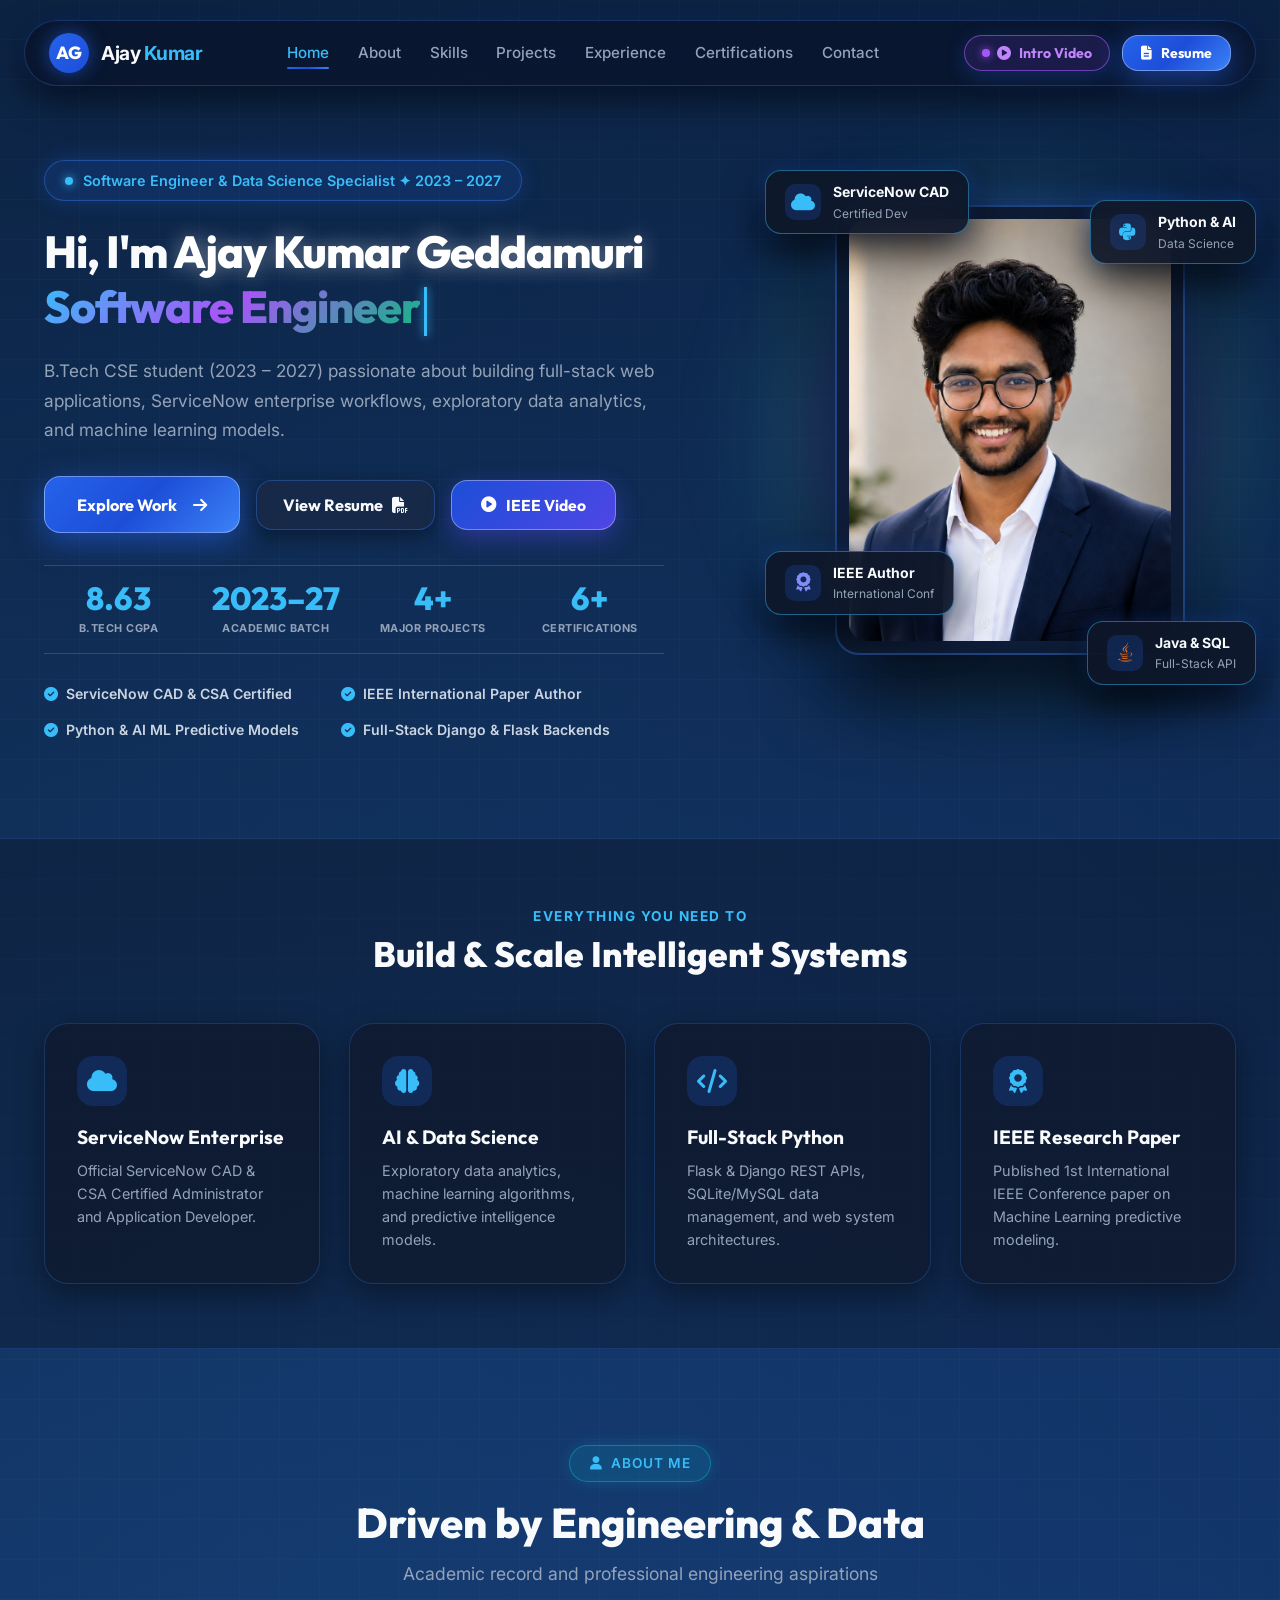
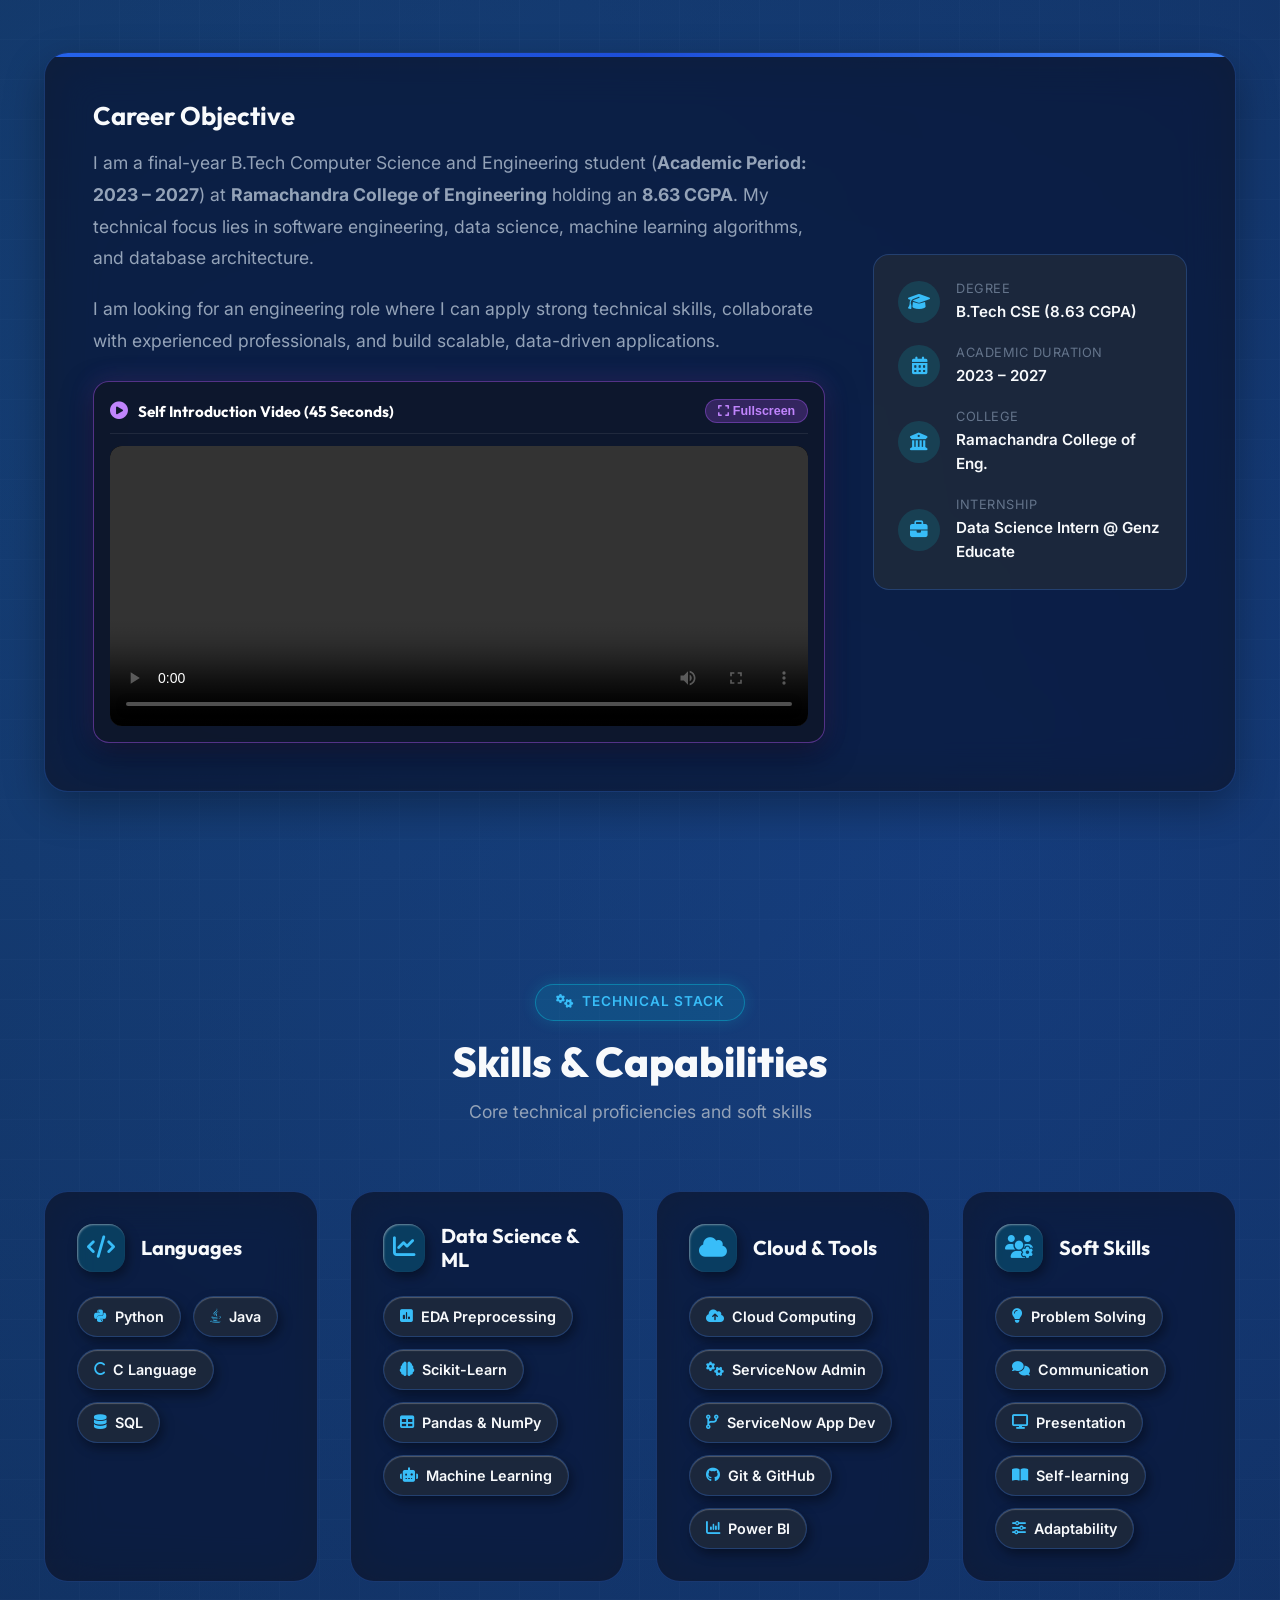
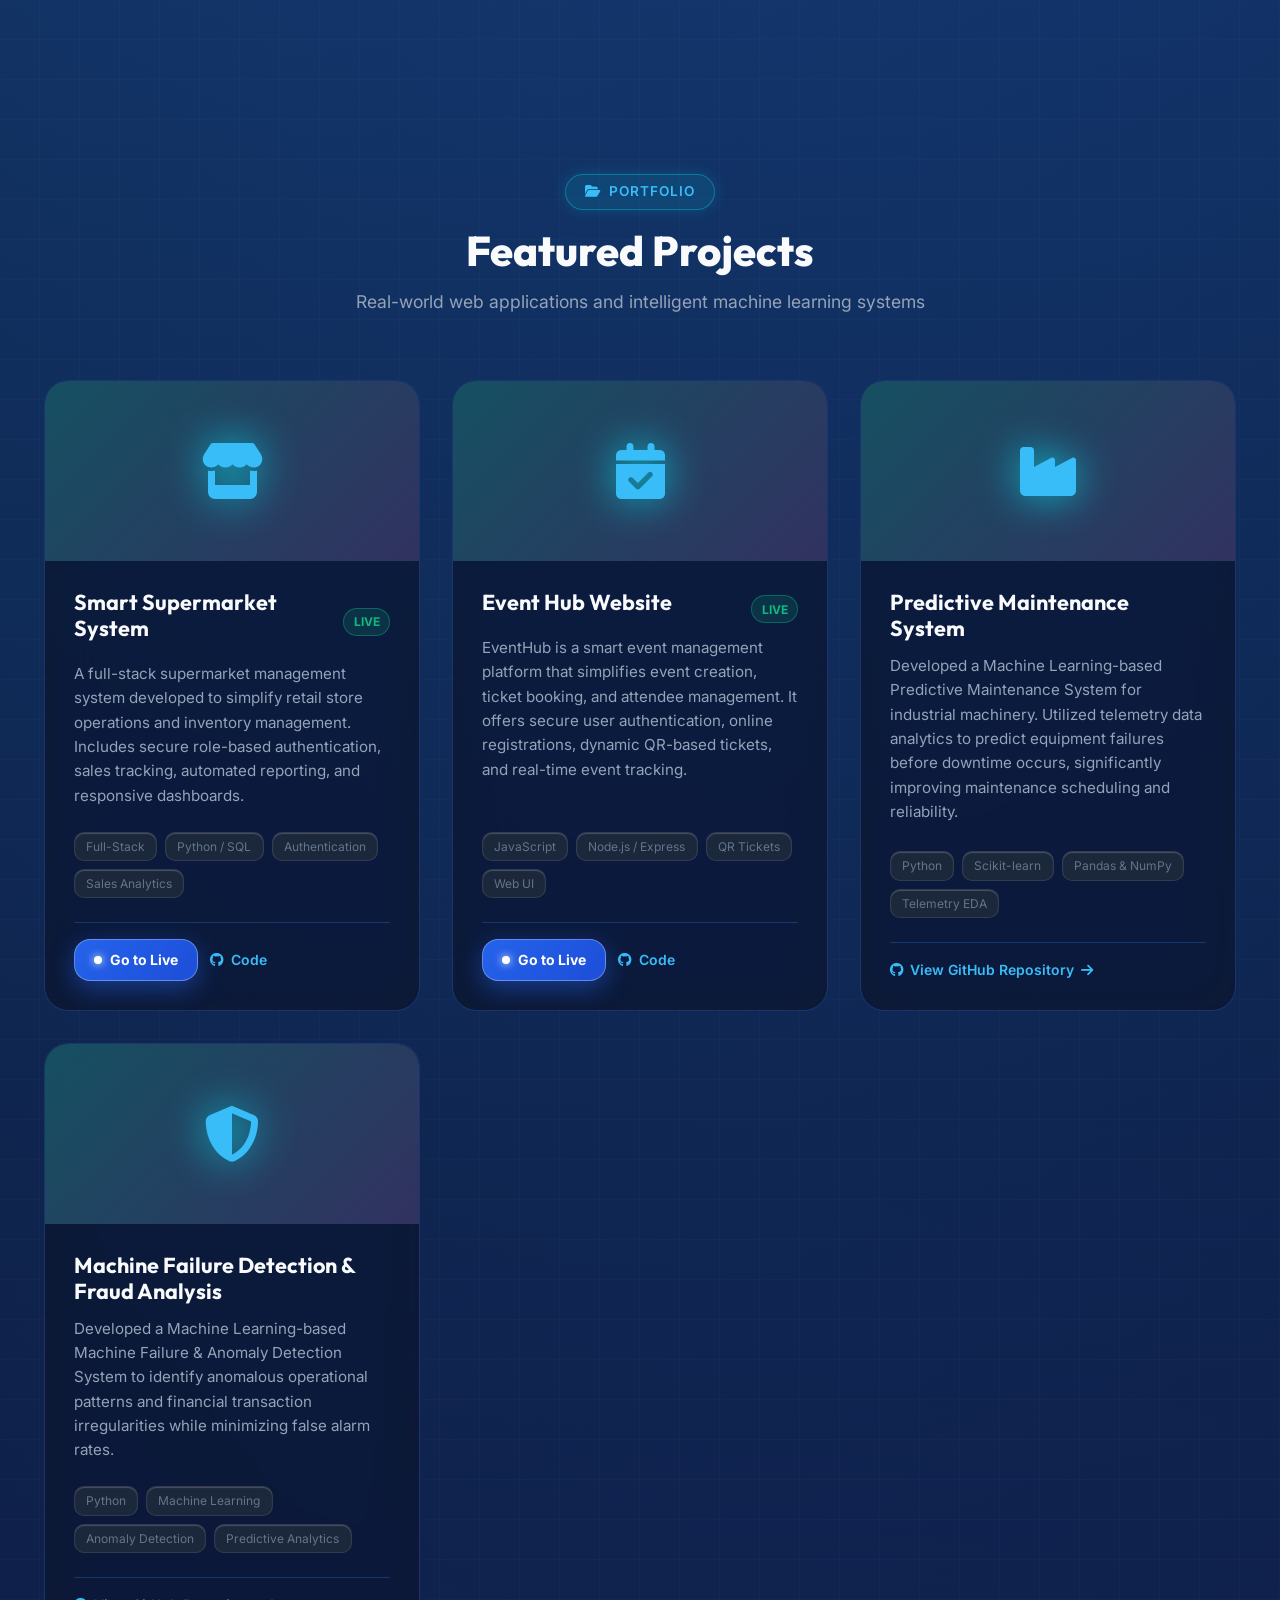
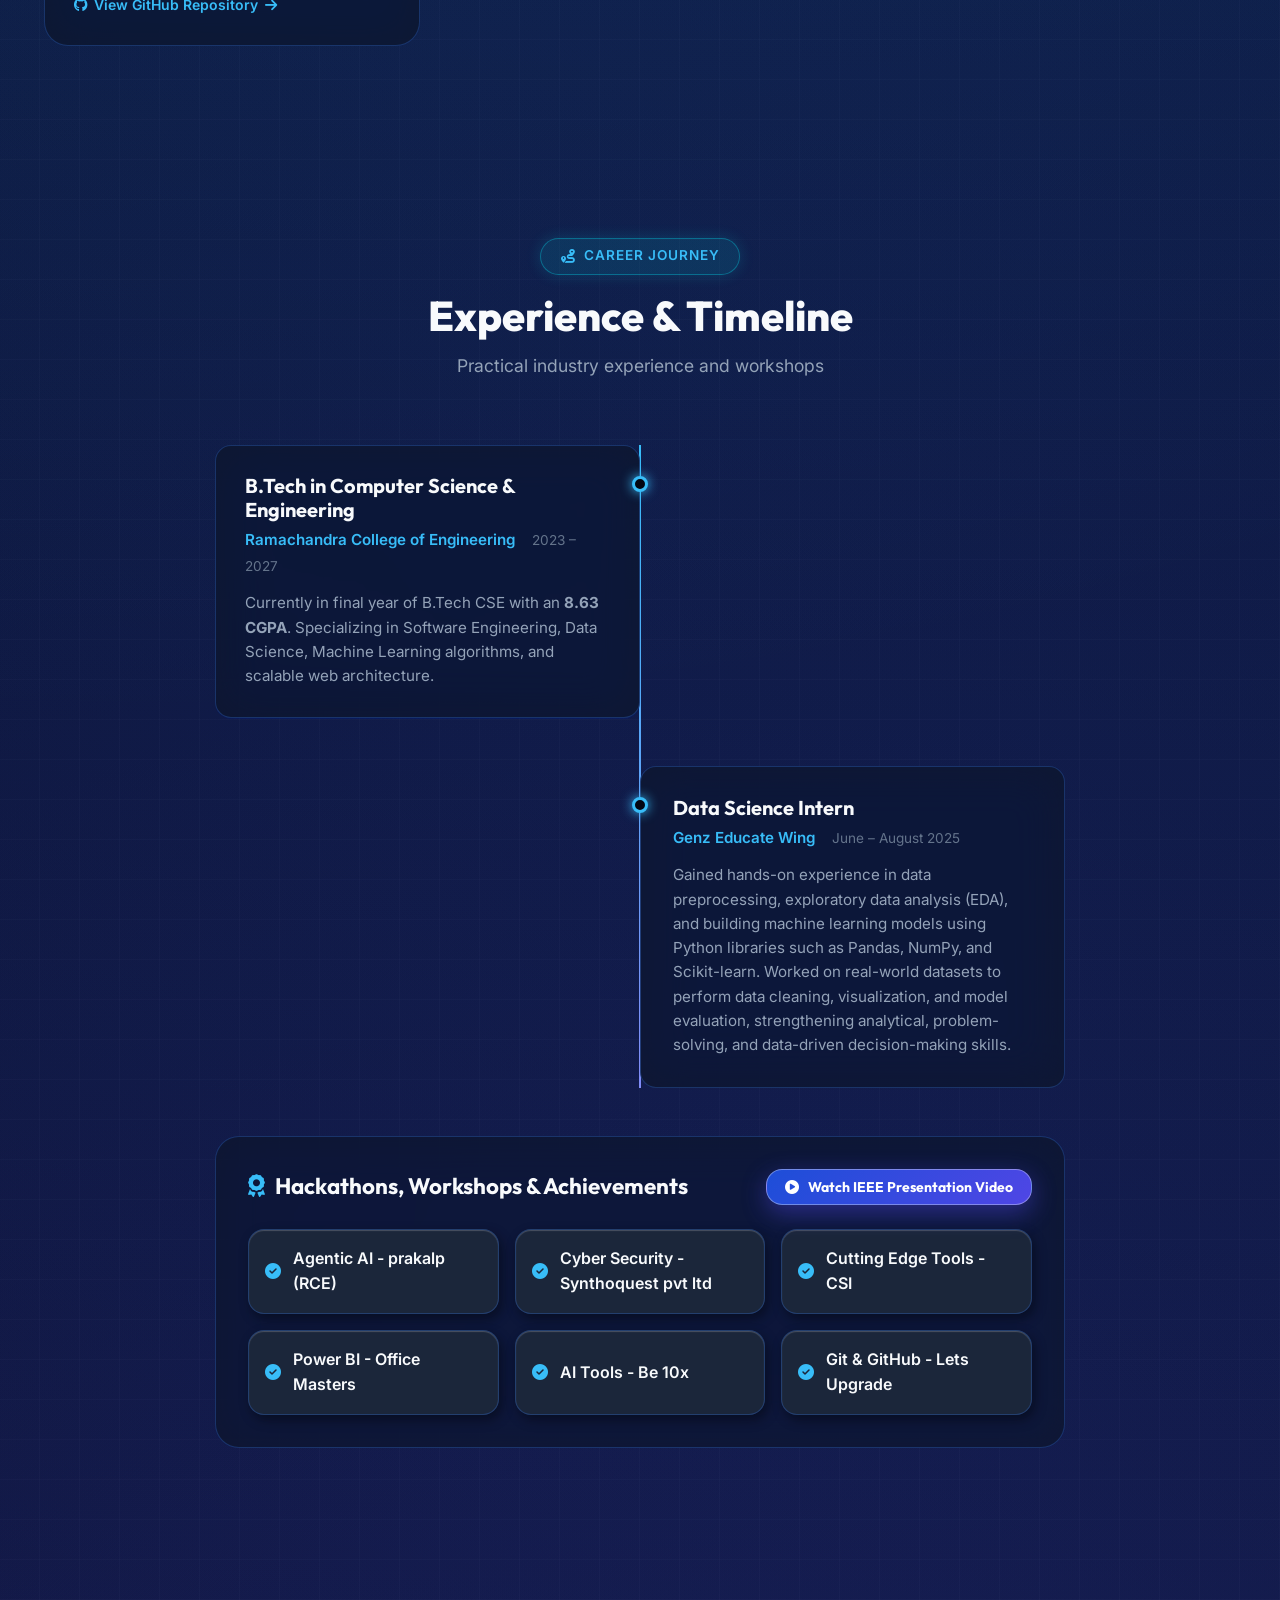
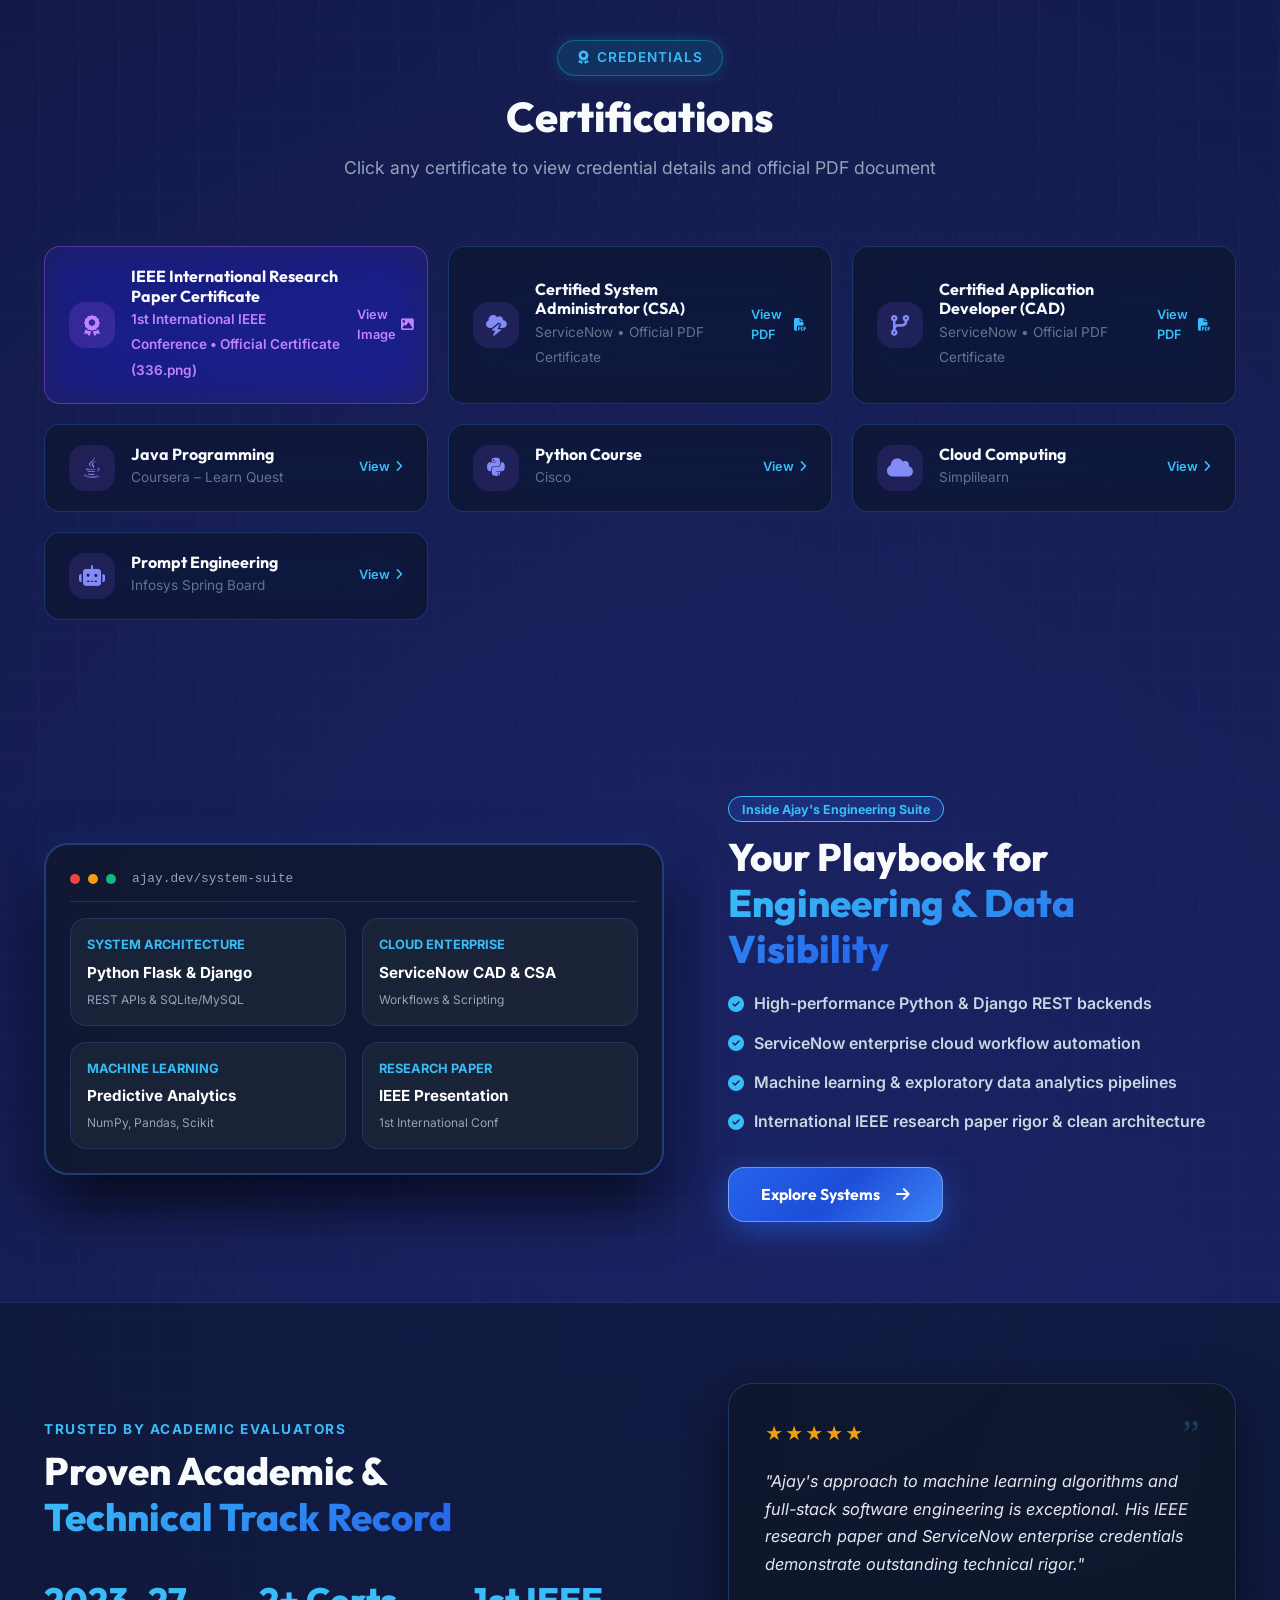
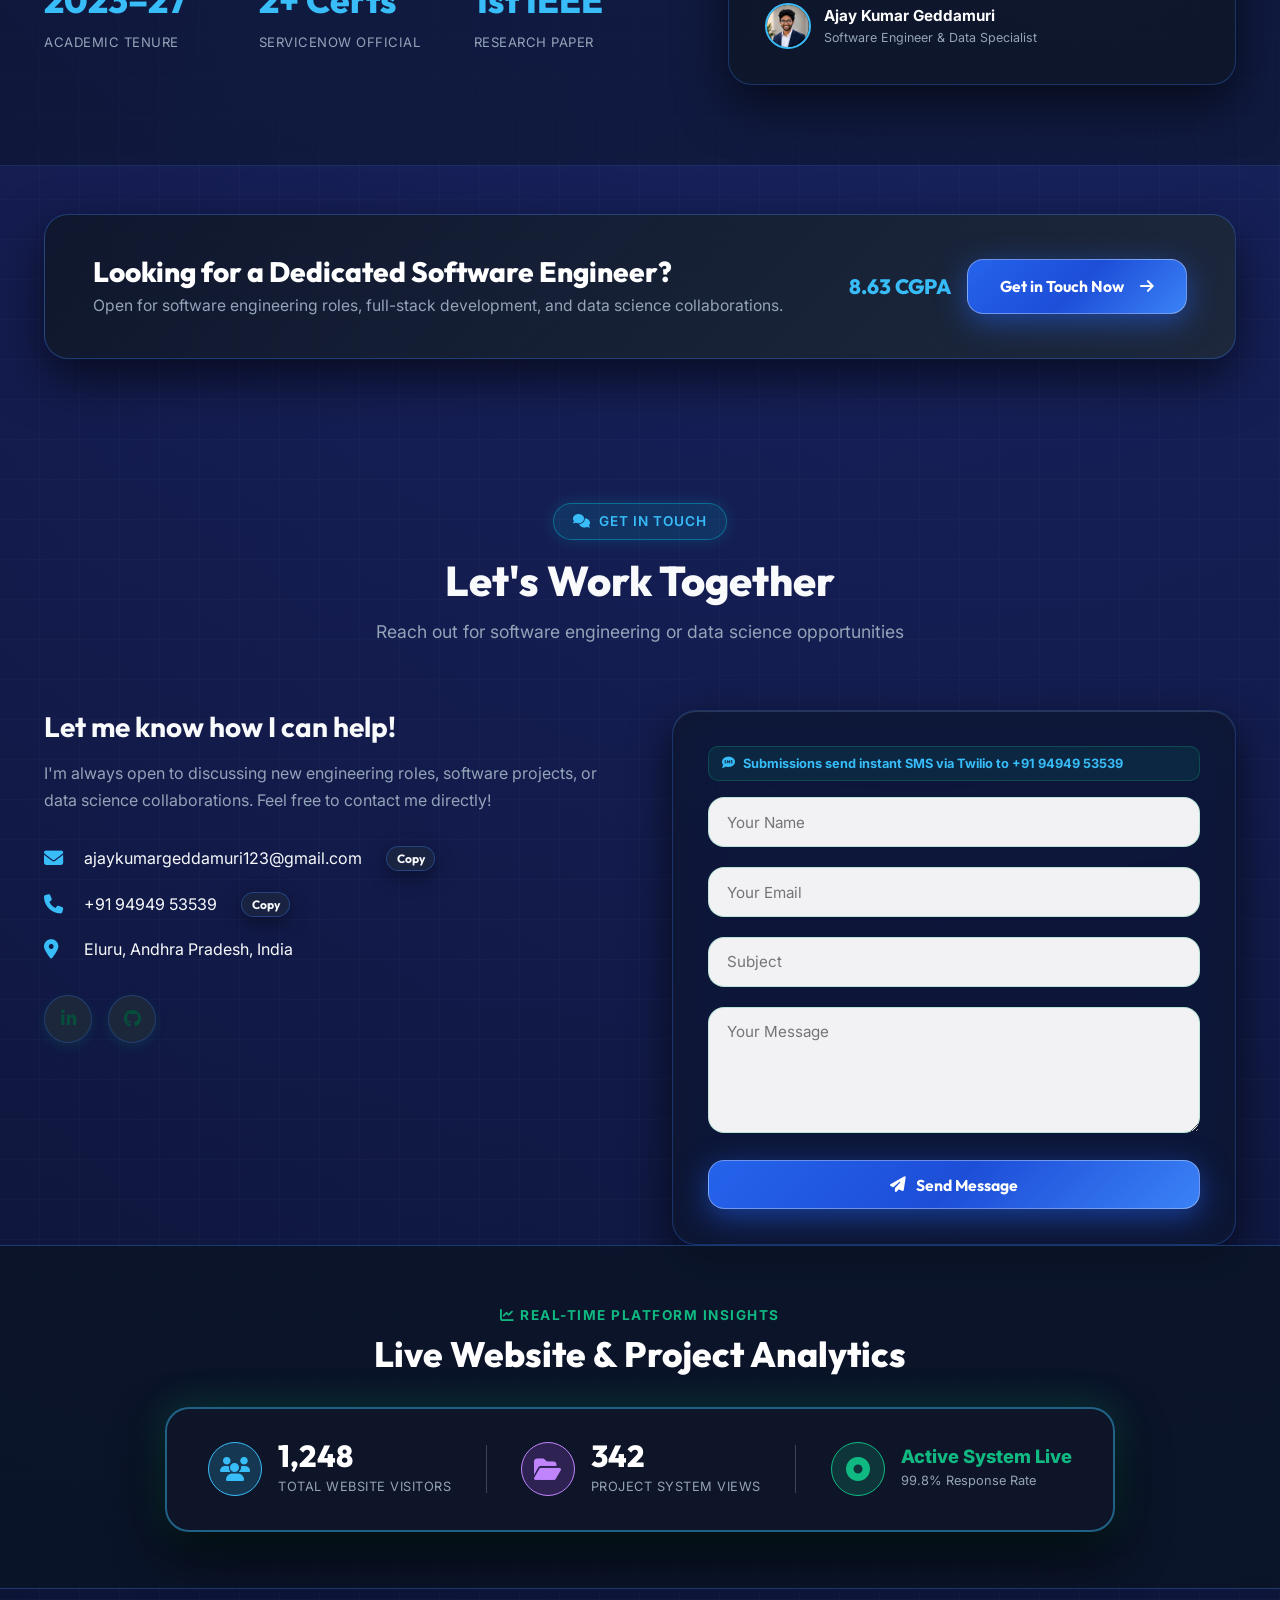
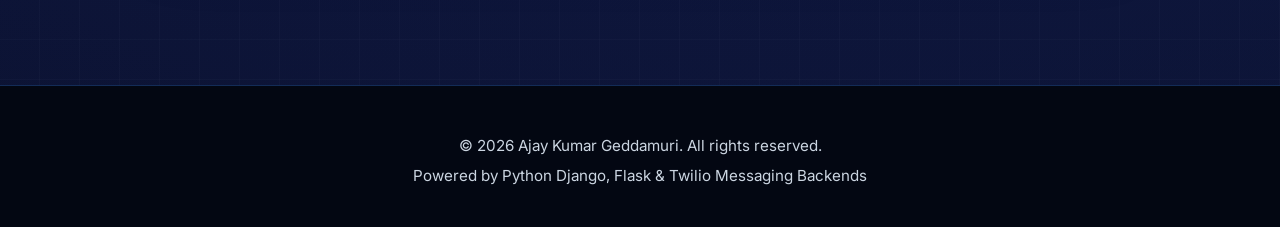
==== commit 09613e83: "resume view updated" ====
--- a/templates/index.html
+++ b/templates/index.html
@@ -194,9 +194,9 @@
                         </div>
 
                         <div class="seowins-badge badge-bottom-right">
-                            <div class="badge-icon"><i class="fa-solid fa-server" style="color: #10b981;"></i></div>
+                            <div class="badge-icon"><i class="fa-brands fa-java" style="color: #f97316;"></i></div>
                             <div>
-                                <div class="badge-text-primary">Django & SQL</div>
+                                <div class="badge-text-primary">Java & SQL</div>
                                 <div class="badge-text-sub">Full-Stack API</div>
                             </div>
                         </div>
@@ -904,7 +904,7 @@
 
     <!-- RESUME VIEWER MODAL -->
     <div id="resume-modal" class="modal-overlay">
-        <div class="modal-content-box" style="max-width: 850px;">
+        <div class="modal-content-box" style="max-width: 920px; width: 95%; padding: 1.75rem;">
             <button class="modal-close-btn" onclick="closeModal('resume-modal')" aria-label="Close Resume Modal"><i class="fa-solid fa-xmark"></i></button>
 
             <div style="display: flex; align-items: center; justify-content: space-between; flex-wrap: wrap; gap: 1rem; margin-bottom: 1.25rem;">
@@ -914,7 +914,7 @@
                 </div>
                 <div style="display: flex; gap: 0.5rem; flex-wrap: wrap;">
                     <a href="/static/assets/Ajay Kumar Geddamuri.pdf" target="_blank" rel="noopener noreferrer" class="btn btn-secondary btn-sm">
-                        <i class="fa-solid fa-arrow-up-right-from-square"></i> Open PDF
+                        <i class="fa-solid fa-file-pdf"></i> Open PDF
                     </a>
                     <a href="/static/assets/Ajay Kumar Geddamuri.pdf" download="Ajay Kumar Geddamuri.pdf" class="btn btn-primary btn-sm">
                         <i class="fa-solid fa-download"></i> Download Resume
@@ -922,15 +922,8 @@
                 </div>
             </div>
 
-            <div style="background: #0f172a; border-radius: var(--radius-md); overflow: hidden; border: 1px solid var(--border-glass); margin-bottom: 1rem; height: 620px;">
-                <iframe src="/static/assets/Ajay Kumar Geddamuri.pdf" style="width: 100%; height: 100%; border: none; display: block;" title="Ajay Kumar Geddamuri Resume">
-                    <div style="padding: 2.5rem; text-align: center; color: var(--text-muted);">
-                        <p style="margin-bottom: 1rem; font-size: 1rem;">Your browser does not support inline PDF viewing.</p>
-                        <a href="/static/assets/Ajay Kumar Geddamuri.pdf" target="_blank" rel="noopener noreferrer" class="btn btn-primary btn-sm" style="display: inline-flex; align-items: center; gap: 0.5rem;">
-                            <i class="fa-solid fa-file-pdf"></i> View / Download Resume PDF
-                        </a>
-                    </div>
-                </iframe>
+            <div style="background: #ffffff; border-radius: var(--radius-md); overflow: hidden; border: 1px solid var(--border-glass); margin-bottom: 0.5rem; max-height: 80vh; overflow-y: auto; box-shadow: 0 8px 32px rgba(0, 0, 0, 0.25);">
+                <img src="/static/assets/resume.png" alt="Ajay Kumar Geddamuri Resume" style="width: 100%; height: auto; display: block; object-fit: contain;">
             </div>
         </div>
     </div>
